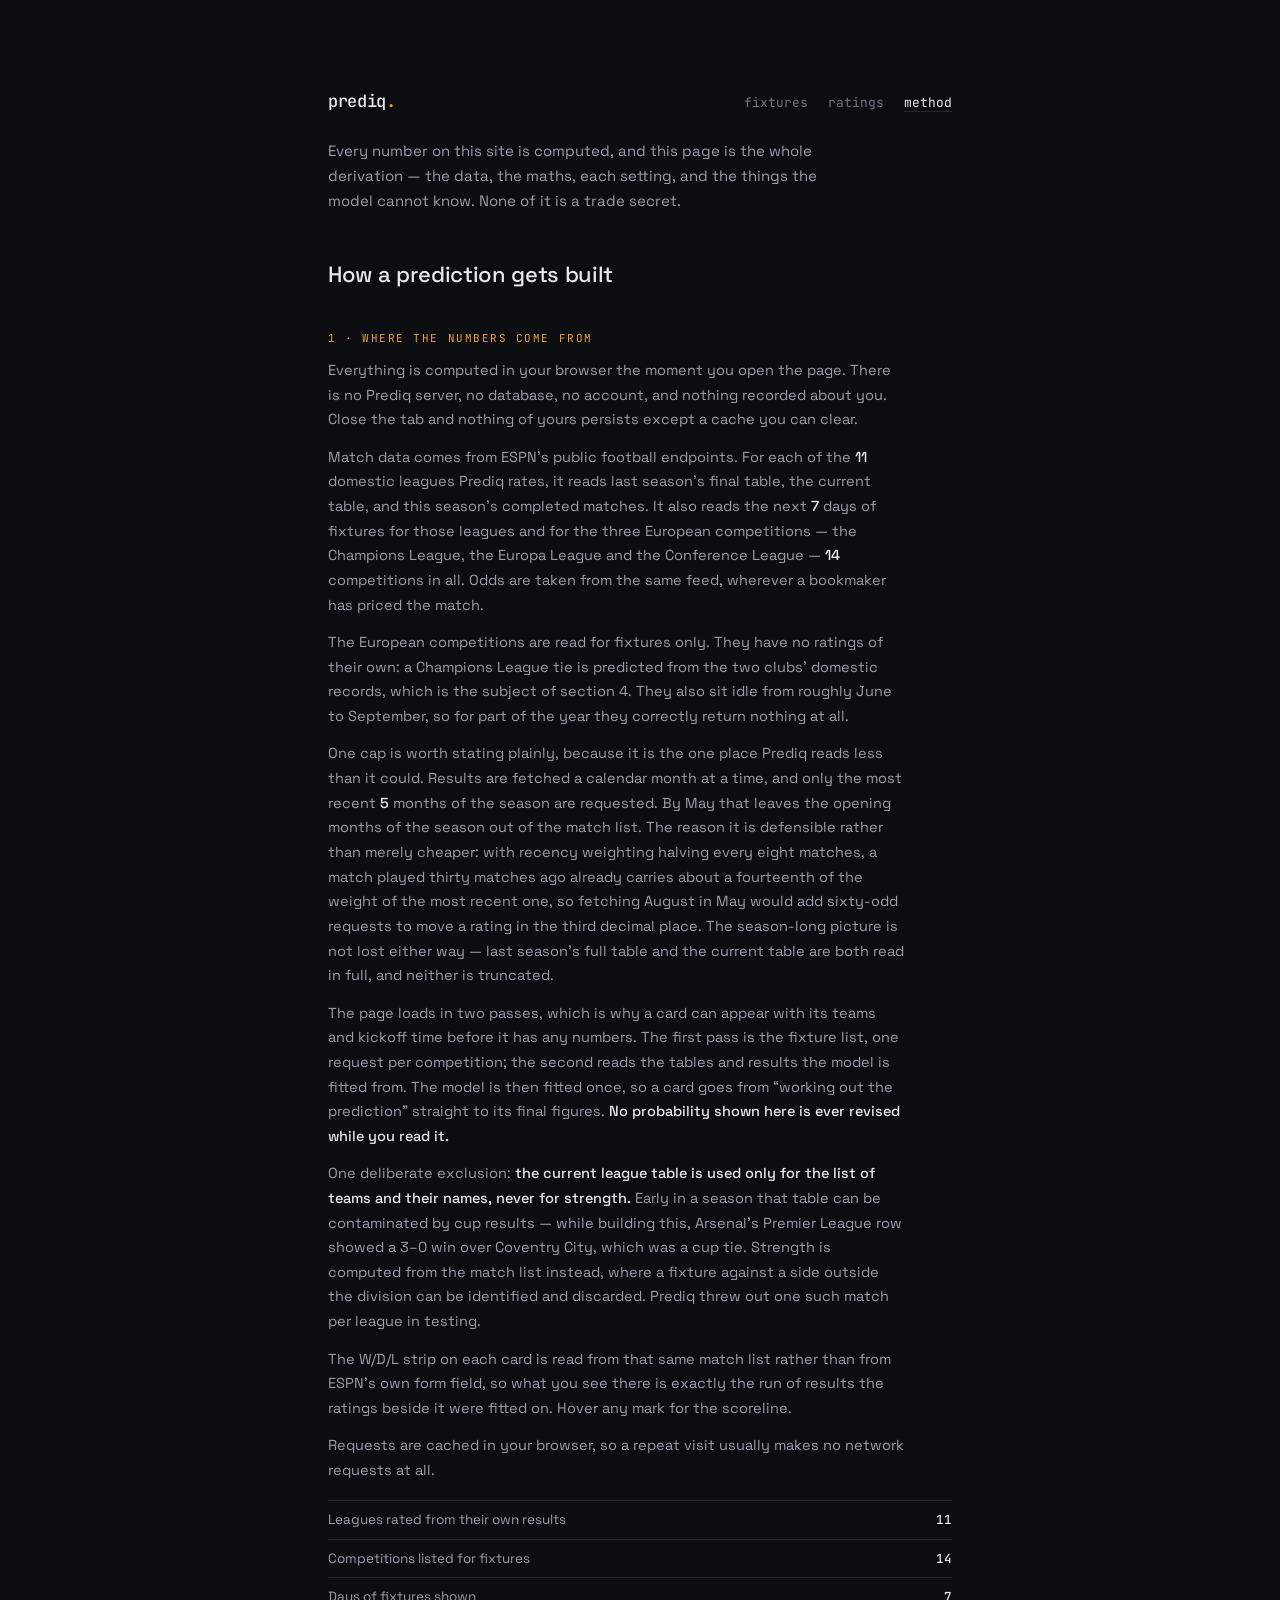
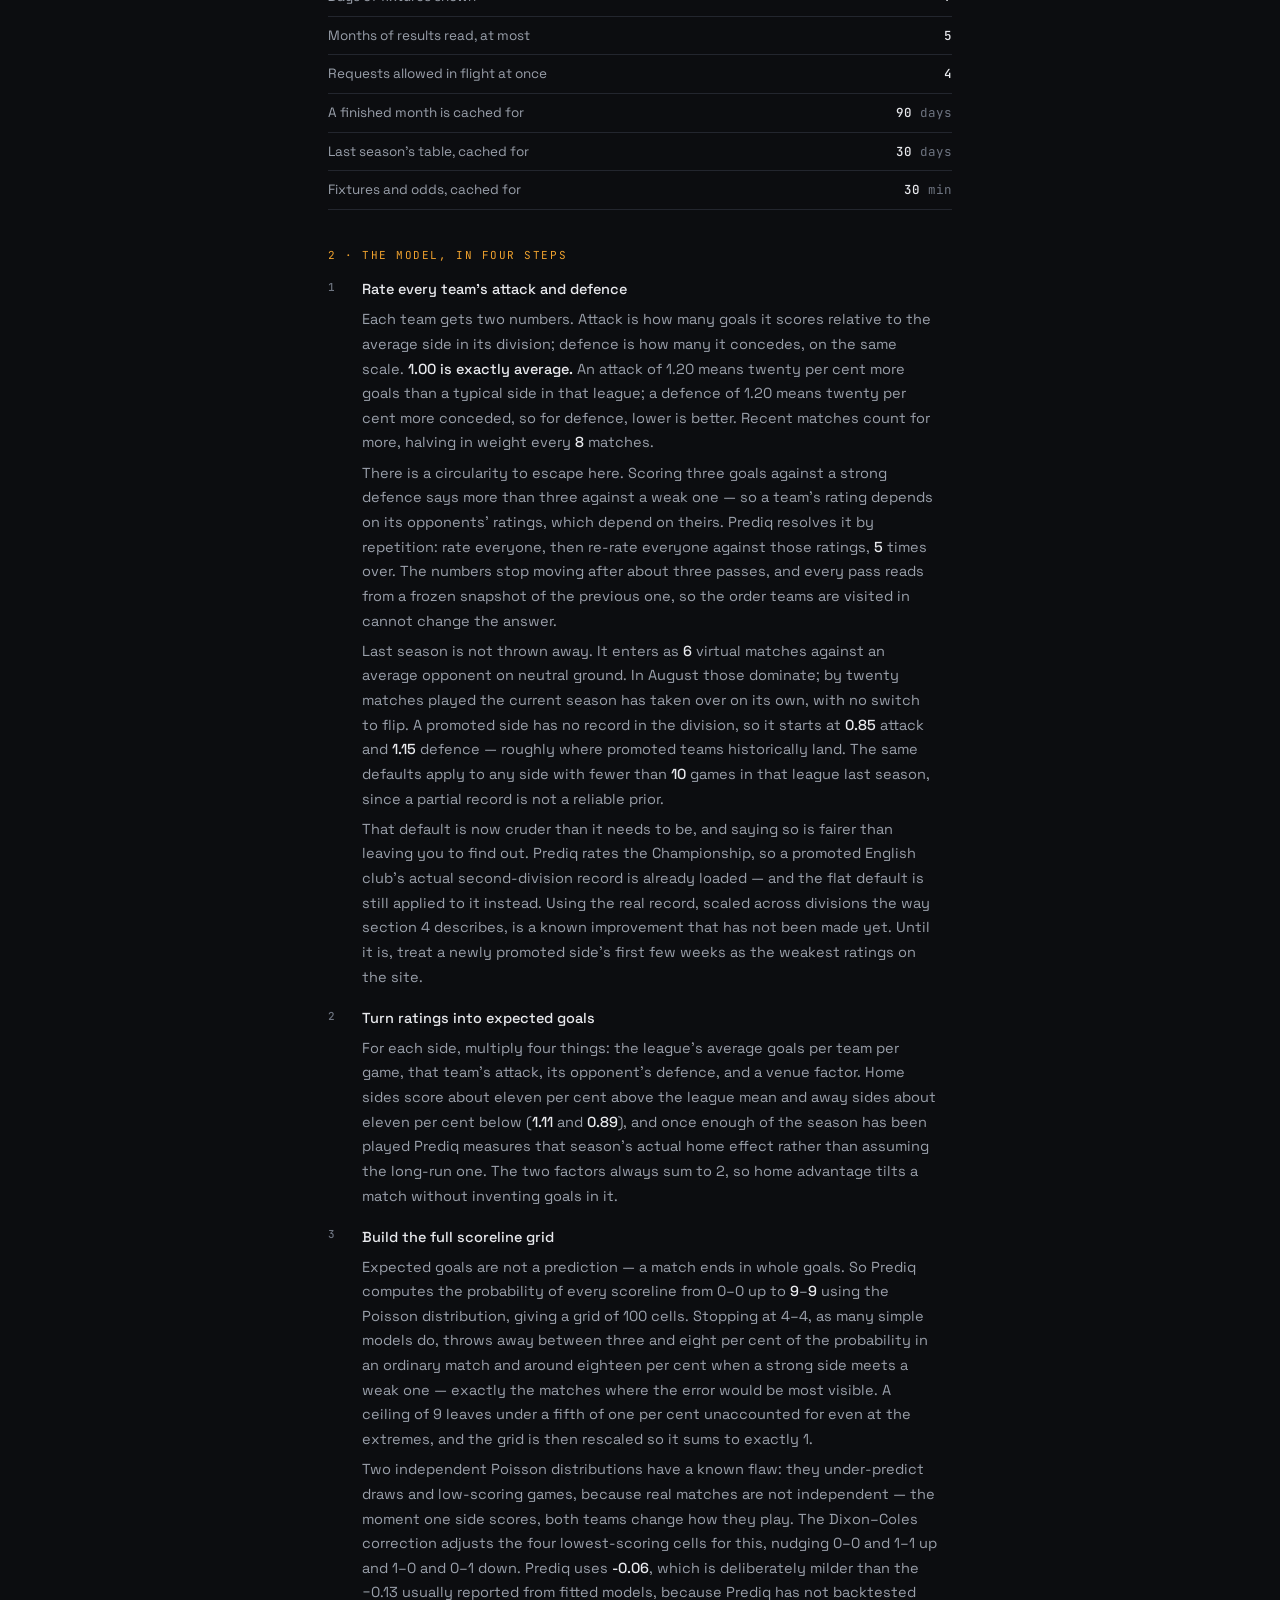
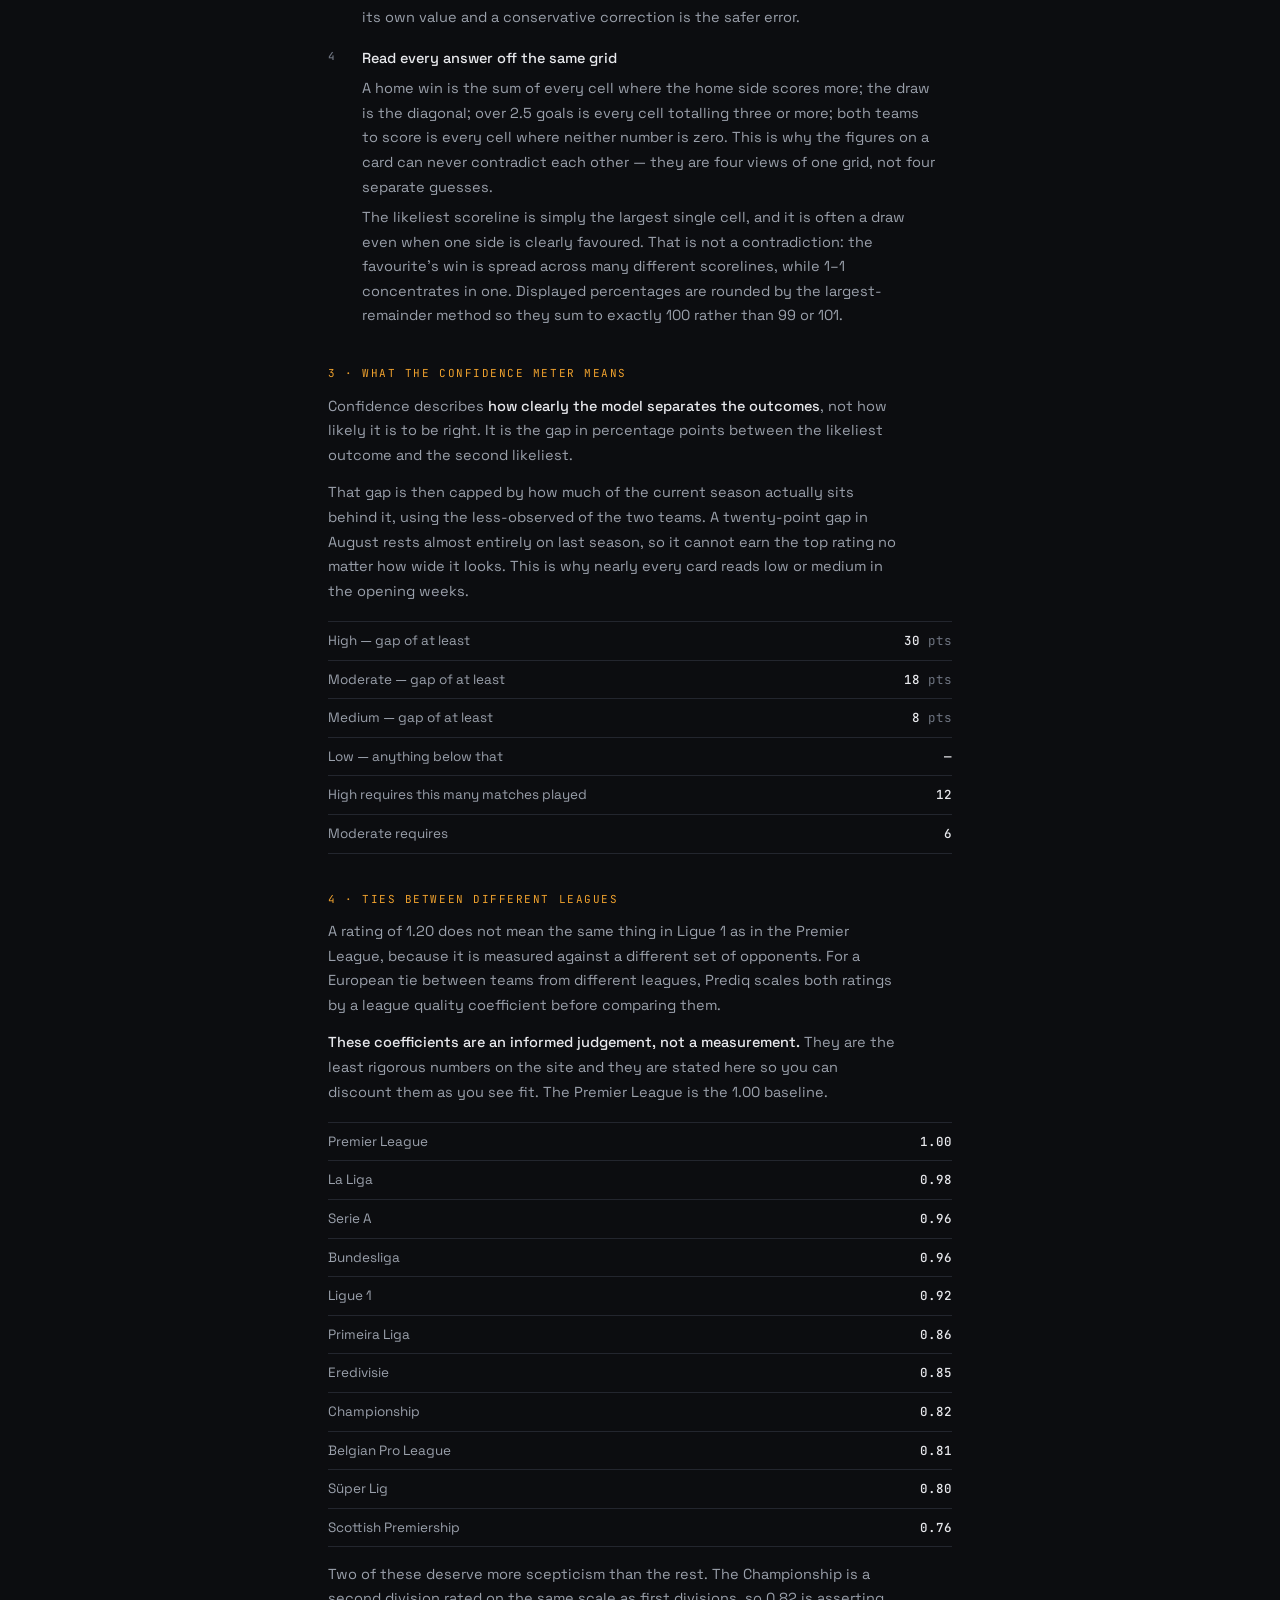
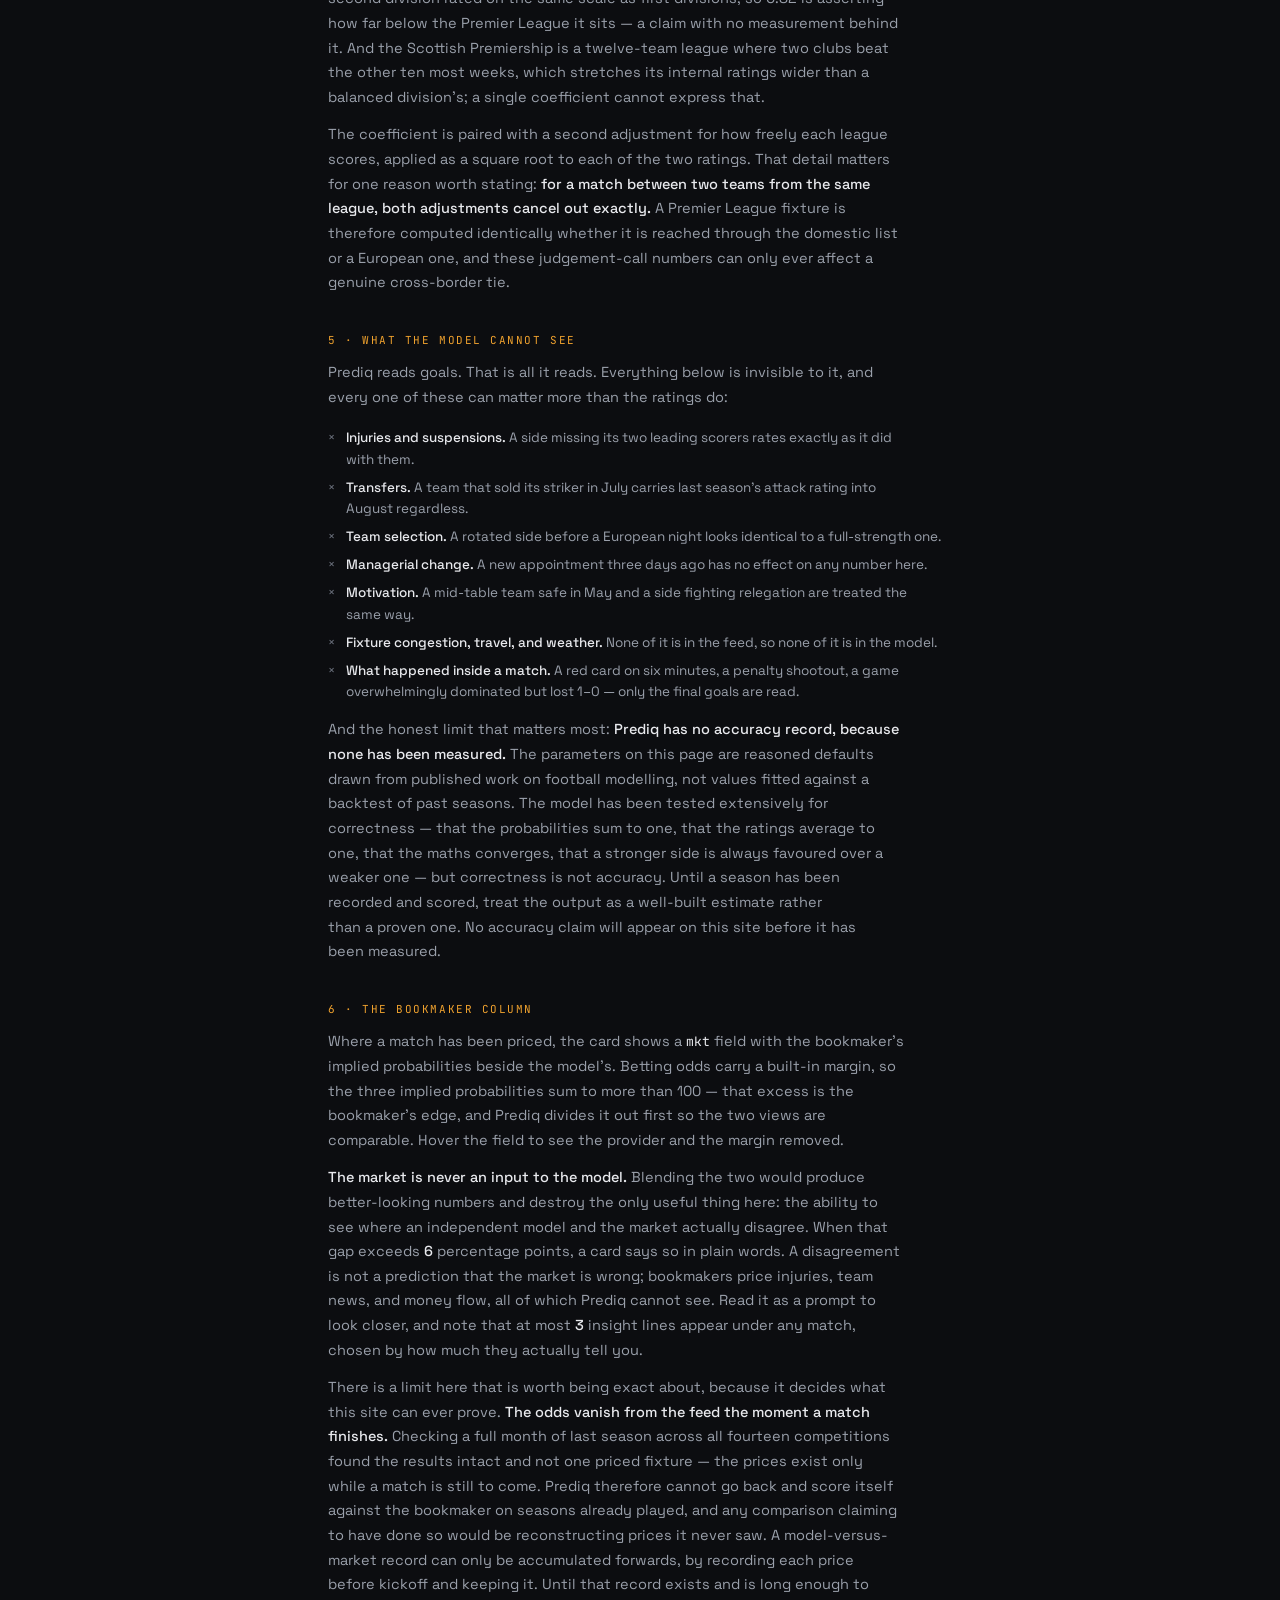
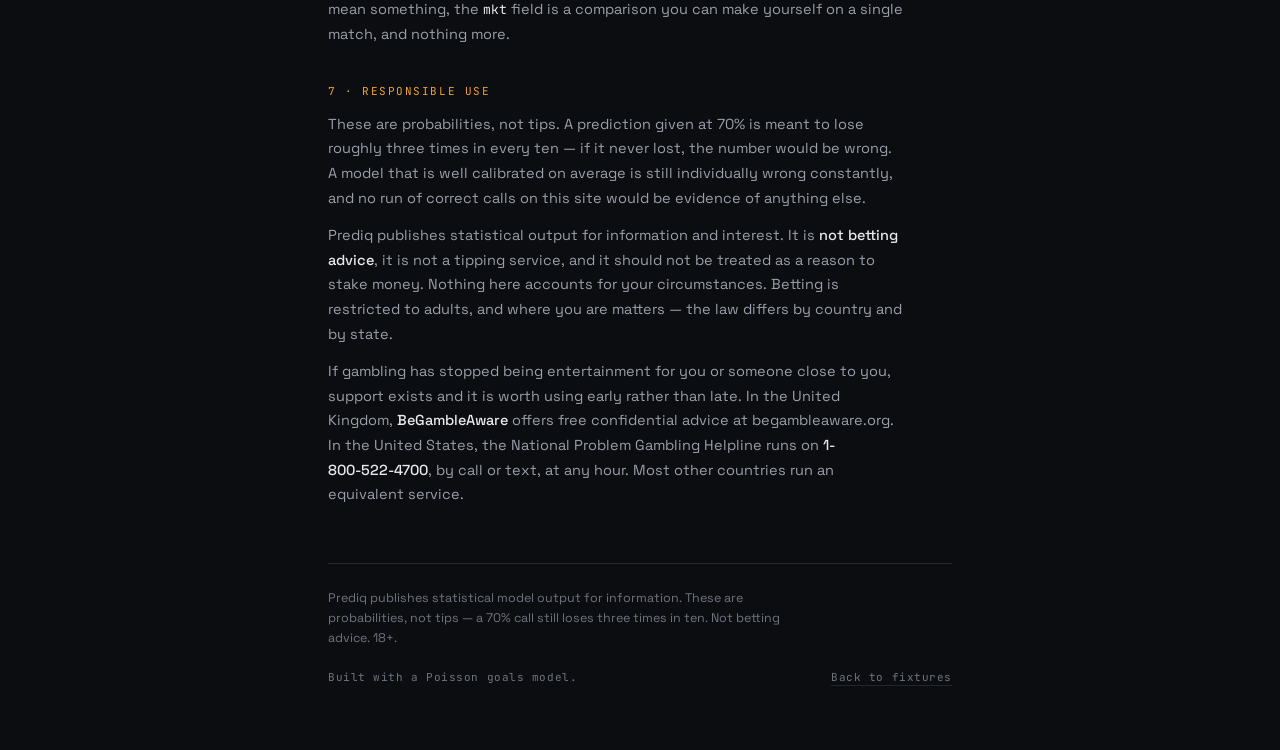
==== method.html @ 1e5f23c4 "Move workflow and project files to root" ====
<!DOCTYPE html>
<html lang="en">
<head>
<meta charset="utf-8">
<meta name="viewport" content="width=device-width, initial-scale=1">
<title>Method — how Prediq builds a prediction</title>
<meta name="description" content="The full method behind Prediq's football predictions: the data, the Poisson goals model, every parameter, and the things the model cannot know.">

<link rel="preconnect" href="https://fonts.googleapis.com">
<link rel="preconnect" href="https://fonts.gstatic.com" crossorigin>
<link href="https://fonts.googleapis.com/css2?family=Space+Grotesk:wght@400;500;700&family=JetBrains+Mono:wght@400;500&display=swap" rel="stylesheet">

<link rel="stylesheet" href="assets/css/style.css">
</head>
<body>

<a class="skip" href="#method">Skip to the method</a>

<div class="shell">

  <header class="masthead">
    <div class="masthead-row">
      <a class="wordmark" href="index.html">prediq<span class="dot">.</span></a>
      <nav class="nav">
        <a href="index.html">fixtures</a>
        <a href="ratings.html">ratings</a>
        <a href="method.html" class="is-here" aria-current="page">method</a>
      </nav>
    </div>
    <p class="thesis">
      Every number on this site is computed, and this page is the whole
      derivation &mdash; the data, the maths, each setting, and the things the
      model cannot know. None of it is a trade secret.
    </p>
  </header>

  <main id="method">

    <h1 class="page-title">How a prediction gets built</h1>

    <!-- ================= 1. DATA ================= -->
    <section class="sec">
      <h2 class="sec-h">1 &middot; Where the numbers come from</h2>

      <p class="copy">
        Everything is computed in your browser the moment you open the page.
        There is no Prediq server, no database, no account, and nothing recorded
        about you. Close the tab and nothing of yours persists except a cache
        you can clear.
      </p>
      <p class="copy">
        Match data comes from ESPN's public football endpoints. For each of the
        <b data-cfg="DOMESTIC.length">11</b> domestic leagues Prediq rates, it
        reads last season's final table, the current table, and this season's
        completed matches. It also reads the next
        <b data-cfg="FIXTURE_DAYS">7</b> days of fixtures for those leagues and
        for the three European competitions &mdash; the Champions League, the
        Europa League and the Conference League &mdash;
        <b data-cfg="LEAGUES.length">14</b> competitions in all. Odds are taken
        from the same feed, wherever a bookmaker has priced the match.
      </p>
      <p class="copy">
        The European competitions are read for fixtures only. They have no
        ratings of their own: a Champions League tie is predicted from the two
        clubs' domestic records, which is the subject of section 4. They also sit
        idle from roughly June to September, so for part of the year they
        correctly return nothing at all.
      </p>
      <p class="copy">
        One cap is worth stating plainly, because it is the one place Prediq
        reads less than it could. Results are fetched a calendar month at a time,
        and only the most recent
        <b data-cfg="MODEL.RESULT_MONTHS">5</b> months of the season are
        requested. By May that leaves the opening months of the season out of the
        match list. The reason it is defensible rather than merely cheaper: with
        recency weighting halving every eight matches, a match played thirty
        matches ago already carries about a fourteenth of the weight of the most
        recent one, so fetching August in May would add sixty-odd requests to
        move a rating in the third decimal place. The season-long picture is not
        lost either way &mdash; last season's full table and the current table
        are both read in full, and neither is truncated.
      </p>
      <p class="copy">
        The page loads in two passes, which is why a card can appear with its
        teams and kickoff time before it has any numbers. The first pass is the
        fixture list, one request per competition; the second reads the tables
        and results the model is fitted from. The model is then fitted once, so a
        card goes from &ldquo;working out the prediction&rdquo; straight to its
        final figures. <b>No probability shown here is ever revised while you
        read it.</b>
      </p>
      <p class="copy">
        One deliberate exclusion: <b>the current league table is used only for
        the list of teams and their names, never for strength.</b> Early in a
        season that table can be contaminated by cup results &mdash; while
        building this, Arsenal's Premier League row showed a 3&ndash;0 win over
        Coventry City, which was a cup tie. Strength is computed from the match
        list instead, where a fixture against a side outside the division can be
        identified and discarded. Prediq threw out one such match per league in
        testing.
      </p>
      <p class="copy">
        The W/D/L strip on each card is read from that same match list rather
        than from ESPN's own form field, so what you see there is exactly the
        run of results the ratings beside it were fitted on. Hover any mark for
        the scoreline.
      </p>
      <p class="copy">
        Requests are cached in your browser, so a repeat visit usually makes no
        network requests at all.
      </p>

      <dl class="spec">
        <div><dt>Leagues rated from their own results</dt><dd data-cfg="DOMESTIC.length">11</dd></div>
        <div><dt>Competitions listed for fixtures</dt><dd data-cfg="LEAGUES.length">14</dd></div>
        <div><dt>Days of fixtures shown</dt><dd data-cfg="FIXTURE_DAYS">7</dd></div>
        <div><dt>Months of results read, at most</dt><dd data-cfg="MODEL.RESULT_MONTHS">5</dd></div>
        <div><dt>Requests allowed in flight at once</dt><dd data-cfg="CACHE.concurrency">4</dd></div>
        <div><dt>A finished month is cached for</dt><dd data-cfg="CACHE.ttl.monthPast" data-div="86400000">90 <span class="unit">days</span></dd></div>
        <div><dt>Last season's table, cached for</dt><dd data-cfg="CACHE.ttl.standingsPrev" data-div="86400000">30 <span class="unit">days</span></dd></div>
        <div><dt>Fixtures and odds, cached for</dt><dd data-cfg="CACHE.ttl.fixtures" data-div="60000">30 <span class="unit">min</span></dd></div>
      </dl>
    </section>

    <!-- ================= 2. THE MODEL ================= -->
    <section class="sec">
      <h2 class="sec-h">2 &middot; The model, in four steps</h2>

      <ol class="steps">
        <li>
          <p class="step-h">Rate every team's attack and defence</p>
          <p class="copy">
            Each team gets two numbers. Attack is how many goals it scores
            relative to the average side in its division; defence is how many it
            concedes, on the same scale. <b>1.00 is exactly average.</b> An
            attack of 1.20 means twenty per cent more goals than a typical side
            in that league; a defence of 1.20 means twenty per cent more
            conceded, so for defence, lower is better. Recent matches count for
            more, halving in weight every
            <b data-cfg="MODEL.RECENCY_HALFLIFE">8</b> matches.
          </p>
          <p class="copy">
            There is a circularity to escape here. Scoring three goals against a
            strong defence says more than three against a weak one &mdash; so a
            team's rating depends on its opponents' ratings, which depend on
            theirs. Prediq resolves it by repetition: rate everyone, then
            re-rate everyone against those ratings,
            <b data-cfg="MODEL.ITERATIONS">5</b> times over. The numbers stop
            moving after about three passes, and every pass reads from a frozen
            snapshot of the previous one, so the order teams are visited in
            cannot change the answer.
          </p>
          <p class="copy">
            Last season is not thrown away. It enters as
            <b data-cfg="MODEL.PRIOR_WEIGHT">6</b> virtual matches against an
            average opponent on neutral ground. In August those dominate; by
            twenty matches played the current season has taken over on its own,
            with no switch to flip. A promoted side has no record in the
            division, so it starts at
            <b data-cfg="MODEL.PROMOTED_ATTACK">0.85</b> attack and
            <b data-cfg="MODEL.PROMOTED_DEFENCE">1.15</b> defence &mdash;
            roughly where promoted teams historically land. The same defaults
            apply to any side with fewer than
            <b data-cfg="MODEL.PRIOR_MIN_GAMES">10</b> games in that league last
            season, since a partial record is not a reliable prior.
          </p>
          <p class="copy">
            That default is now cruder than it needs to be, and saying so is
            fairer than leaving you to find out. Prediq rates the Championship,
            so a promoted English club's actual second-division record is
            already loaded &mdash; and the flat default is still applied to it
            instead. Using the real record, scaled across divisions the way
            section 4 describes, is a known improvement that has not been made
            yet. Until it is, treat a newly promoted side's first few weeks as
            the weakest ratings on the site.
          </p>
        </li>

        <li>
          <p class="step-h">Turn ratings into expected goals</p>
          <p class="copy">
            For each side, multiply four things: the league's average goals per
            team per game, that team's attack, its opponent's defence, and a
            venue factor. Home sides score about eleven per cent above the
            league mean and away sides about eleven per cent below
            (<b data-cfg="MODEL.HOME_ADVANTAGE">1.11</b> and
            <b data-cfg="MODEL.AWAY_PENALTY">0.89</b>), and once enough of the
            season has been played Prediq measures that season's actual home
            effect rather than assuming the long-run one. The two factors always
            sum to 2, so home advantage tilts a match without inventing goals in
            it.
          </p>
        </li>

        <li>
          <p class="step-h">Build the full scoreline grid</p>
          <p class="copy">
            Expected goals are not a prediction &mdash; a match ends in whole
            goals. So Prediq computes the probability of every scoreline from
            0&ndash;0 up to
            <b data-cfg="MODEL.MAX_GOALS">9</b>&ndash;<b data-cfg="MODEL.MAX_GOALS">9</b>
            using the Poisson distribution, giving a grid of 100 cells. Stopping
            at 4&ndash;4, as many simple models do, throws away between three
            and eight per cent of the probability in an ordinary match and
            around eighteen per cent when a strong side meets a weak one
            &mdash; exactly the matches where the error would be most visible.
            A ceiling of 9 leaves under a fifth of one per cent unaccounted for
            even at the extremes, and the grid is then rescaled so it sums to
            exactly 1.
          </p>
          <p class="copy">
            Two independent Poisson distributions have a known flaw: they
            under-predict draws and low-scoring games, because real matches are
            not independent &mdash; the moment one side scores, both teams
            change how they play. The Dixon&ndash;Coles correction adjusts the
            four lowest-scoring cells for this, nudging 0&ndash;0 and
            1&ndash;1 up and 1&ndash;0 and 0&ndash;1 down. Prediq uses
            <b data-cfg="MODEL.DC_RHO">-0.06</b>, which is deliberately milder
            than the &minus;0.13 usually reported from fitted models, because
            Prediq has not backtested its own value and a conservative
            correction is the safer error.
          </p>
        </li>

        <li>
          <p class="step-h">Read every answer off the same grid</p>
          <p class="copy">
            A home win is the sum of every cell where the home side scores more;
            the draw is the diagonal; over 2.5 goals is every cell totalling
            three or more; both teams to score is every cell where neither
            number is zero. This is why the figures on a card can never
            contradict each other &mdash; they are four views of one grid, not
            four separate guesses.
          </p>
          <p class="copy">
            The likeliest scoreline is simply the largest single cell, and it is
            often a draw even when one side is clearly favoured. That is not a
            contradiction: the favourite's win is spread across many different
            scorelines, while 1&ndash;1 concentrates in one. Displayed
            percentages are rounded by the largest-remainder method so they sum
            to exactly 100 rather than 99 or 101.
          </p>
        </li>
      </ol>
    </section>

    <!-- ================= 3. CONFIDENCE ================= -->
    <section class="sec">
      <h2 class="sec-h">3 &middot; What the confidence meter means</h2>

      <p class="copy">
        Confidence describes <b>how clearly the model separates the outcomes</b>,
        not how likely it is to be right. It is the gap in percentage points
        between the likeliest outcome and the second likeliest.
      </p>
      <p class="copy">
        That gap is then capped by how much of the current season actually sits
        behind it, using the less-observed of the two teams. A twenty-point gap
        in August rests almost entirely on last season, so it cannot earn the
        top rating no matter how wide it looks. This is why nearly every card
        reads low or medium in the opening weeks.
      </p>

      <dl class="spec">
        <div><dt>High &mdash; gap of at least</dt><dd data-cfg="MODEL.CONFIDENCE.0.min">30 <span class="unit">pts</span></dd></div>
        <div><dt>Moderate &mdash; gap of at least</dt><dd data-cfg="MODEL.CONFIDENCE.1.min">18 <span class="unit">pts</span></dd></div>
        <div><dt>Medium &mdash; gap of at least</dt><dd data-cfg="MODEL.CONFIDENCE.2.min">8 <span class="unit">pts</span></dd></div>
        <div><dt>Low &mdash; anything below that</dt><dd>&mdash;</dd></div>
        <div><dt>High requires this many matches played</dt><dd data-cfg="MODEL.CONFIDENCE_CAP.0.minMatches">12</dd></div>
        <div><dt>Moderate requires</dt><dd data-cfg="MODEL.CONFIDENCE_CAP.1.minMatches">6</dd></div>
      </dl>
    </section>

    <!-- ================= 4. CROSS-LEAGUE ================= -->
    <section class="sec">
      <h2 class="sec-h">4 &middot; Ties between different leagues</h2>

      <p class="copy">
        A rating of 1.20 does not mean the same thing in Ligue 1 as in the
        Premier League, because it is measured against a different set of
        opponents. For a European tie between teams from different leagues,
        Prediq scales both ratings by a league quality coefficient before
        comparing them.
      </p>
      <p class="copy">
        <b>These coefficients are an informed judgement, not a measurement.</b>
        They are the least rigorous numbers on the site and they are stated here
        so you can discount them as you see fit. The Premier League is the 1.00
        baseline.
      </p>

      <dl class="spec">
        <div><dt>Premier League</dt><dd data-cfg="LEAGUES.0.quality">1.00</dd></div>
        <div><dt>La Liga</dt><dd data-cfg="LEAGUES.1.quality">0.98</dd></div>
        <div><dt>Serie A</dt><dd data-cfg="LEAGUES.2.quality">0.96</dd></div>
        <div><dt>Bundesliga</dt><dd data-cfg="LEAGUES.3.quality">0.96</dd></div>
        <div><dt>Ligue 1</dt><dd data-cfg="LEAGUES.4.quality">0.92</dd></div>
        <div><dt>Primeira Liga</dt><dd data-cfg="LEAGUES.5.quality">0.86</dd></div>
        <div><dt>Eredivisie</dt><dd data-cfg="LEAGUES.6.quality">0.85</dd></div>
        <div><dt>Championship</dt><dd data-cfg="LEAGUES.7.quality">0.82</dd></div>
        <div><dt>Belgian Pro League</dt><dd data-cfg="LEAGUES.8.quality">0.81</dd></div>
        <div><dt>S&uuml;per Lig</dt><dd data-cfg="LEAGUES.9.quality">0.80</dd></div>
        <div><dt>Scottish Premiership</dt><dd data-cfg="LEAGUES.10.quality">0.76</dd></div>
      </dl>

      <p class="copy">
        Two of these deserve more scepticism than the rest. The Championship is a
        second division rated on the same scale as first divisions, so 0.82 is
        asserting how far below the Premier League it sits &mdash; a claim with
        no measurement behind it. And the Scottish Premiership is a twelve-team
        league where two clubs beat the other ten most weeks, which stretches its
        internal ratings wider than a balanced division's; a single coefficient
        cannot express that.
      </p>

      <p class="copy">
        The coefficient is paired with a second adjustment for how freely each
        league scores, applied as a square root to each of the two ratings. That
        detail matters for one reason worth stating: <b>for a match between two
        teams from the same league, both adjustments cancel out exactly.</b> A
        Premier League fixture is therefore computed identically whether it is
        reached through the domestic list or a European one, and these
        judgement-call numbers can only ever affect a genuine cross-border tie.
      </p>
    </section>

    <!-- ================= 5. LIMITS ================= -->
    <section class="sec">
      <h2 class="sec-h">5 &middot; What the model cannot see</h2>

      <p class="copy">
        Prediq reads goals. That is all it reads. Everything below is invisible
        to it, and every one of these can matter more than the ratings do:
      </p>

      <ul class="limits">
        <li><b>Injuries and suspensions.</b> A side missing its two leading scorers rates exactly as it did with them.</li>
        <li><b>Transfers.</b> A team that sold its striker in July carries last season's attack rating into August regardless.</li>
        <li><b>Team selection.</b> A rotated side before a European night looks identical to a full-strength one.</li>
        <li><b>Managerial change.</b> A new appointment three days ago has no effect on any number here.</li>
        <li><b>Motivation.</b> A mid-table team safe in May and a side fighting relegation are treated the same way.</li>
        <li><b>Fixture congestion, travel, and weather.</b> None of it is in the feed, so none of it is in the model.</li>
        <li><b>What happened inside a match.</b> A red card on six minutes, a penalty shootout, a game overwhelmingly dominated but lost 1&ndash;0 &mdash; only the final goals are read.</li>
      </ul>

      <p class="copy">
        And the honest limit that matters most: <b>Prediq has no accuracy record,
        because none has been measured.</b> The parameters on this page are
        reasoned defaults drawn from published work on football modelling, not
        values fitted against a backtest of past seasons. The model has been
        tested extensively for correctness &mdash; that the probabilities sum to
        one, that the ratings average to one, that the maths converges, that a
        stronger side is always favoured over a weaker one &mdash; but
        correctness is not accuracy. Until a season has been recorded and
        scored, treat the output as a well-built estimate rather than a proven
        one. No accuracy claim will appear on this site before it has been
        measured.
      </p>
    </section>

    <!-- ================= 6. THE MARKET COLUMN ================= -->
    <section class="sec">
      <h2 class="sec-h">6 &middot; The bookmaker column</h2>

      <p class="copy">
        Where a match has been priced, the card shows a <code>mkt</code> field
        with the bookmaker's implied probabilities beside the model's. Betting
        odds carry a built-in margin, so the three implied probabilities sum to
        more than 100 &mdash; that excess is the bookmaker's edge, and Prediq
        divides it out first so the two views are comparable. Hover the field to
        see the provider and the margin removed.
      </p>
      <p class="copy">
        <b>The market is never an input to the model.</b> Blending the two would
        produce better-looking numbers and destroy the only useful thing here:
        the ability to see where an independent model and the market actually
        disagree. When that gap exceeds
        <b data-cfg="MODEL.EDGE_THRESHOLD" data-scale="100">6</b> percentage
        points, a card says so in plain words. A disagreement is not a
        prediction that the market is wrong; bookmakers price injuries, team
        news, and money flow, all of which Prediq cannot see. Read it as a
        prompt to look closer, and note that at most
        <b data-cfg="MODEL.INSIGHT_MAX">3</b> insight lines appear under any
        match, chosen by how much they actually tell you.
      </p>
      <p class="copy">
        There is a limit here that is worth being exact about, because it decides
        what this site can ever prove. <b>The odds vanish from the feed the moment
        a match finishes.</b> Checking a full month of last season across all
        fourteen competitions found the results intact and not one priced
        fixture &mdash; the prices exist only while a match is still to come.
        Prediq therefore cannot go back and score itself against the bookmaker on
        seasons already played, and any comparison claiming to have done so would
        be reconstructing prices it never saw. A model-versus-market record can
        only be accumulated forwards, by recording each price before kickoff and
        keeping it. Until that record exists and is long enough to mean something,
        the <code>mkt</code> field is a comparison you can make yourself on a
        single match, and nothing more.
      </p>
    </section>

    <!-- ================= 7. RESPONSIBLE USE ================= -->
    <section class="sec">
      <h2 class="sec-h">7 &middot; Responsible use</h2>

      <p class="copy">
        These are probabilities, not tips. A prediction given at 70% is meant to
        lose roughly three times in every ten &mdash; if it never lost, the
        number would be wrong. A model that is well calibrated on average is
        still individually wrong constantly, and no run of correct calls on this
        site would be evidence of anything else.
      </p>
      <p class="copy">
        Prediq publishes statistical output for information and interest. It is
        <b>not betting advice</b>, it is not a tipping service, and it should
        not be treated as a reason to stake money. Nothing here accounts for
        your circumstances. Betting is restricted to adults, and where you are
        matters &mdash; the law differs by country and by state.
      </p>
      <p class="copy">
        If gambling has stopped being entertainment for you or someone close to
        you, support exists and it is worth using early rather than late. In the
        United Kingdom, <b>BeGambleAware</b> offers free confidential advice at
        begambleaware.org. In the United States, the National Problem Gambling
        Helpline runs on <b>1-800-522-4700</b>, by call or text, at any hour.
        Most other countries run an equivalent service.
      </p>
    </section>

  </main>

  <footer class="foot">
    <p class="foot-note">
      Prediq publishes statistical model output for information. These are
      probabilities, not tips &mdash; a 70% call still loses three times in ten.
      Not betting advice. 18+.
    </p>
    <p class="foot-meta">
      <span>Built with a Poisson goals model.</span>
      <a href="index.html">Back to fixtures</a>
    </p>
  </footer>

</div>

</body>
</html>
---- assets/css/style.css ----
/* ==========================================================================
   Prediq — stylesheet
   Order: tokens → reset → layout → masthead → status → match card → form strip
          → outcomes → readout → insights → day dividers → blank card
          → notices → skeleton → method page → ratings table → footer
          → responsive → reduced motion
   ========================================================================== */

/* --- 1. Design tokens ---------------------------------------------------- */
:root {
  /* Palette. Near-black page, one amber accent, everything else grey.
     The amber only ever encodes data — never decoration. */
  --ink:    #0C0D10;   /* page background */
  --panel:  #14161B;   /* raised card */
  --line:   #23262E;   /* hairline dividers */
  --mute:   #6E7480;   /* labels, secondary text */
  --dim:    #9AA0AB;   /* body text on cards */
  --text:   #E8E9ED;   /* primary text */
  --warm:   #F0A22E;   /* the single accent */

  /* Result colours for the form strip, and the only hues on the site besides
     amber. Deliberately desaturated: amber means "the model's pick" and has to
     stay the loudest thing on a card, so a past win must not compete with it.
     The scoreline is legible without these — own goals are printed first, so
     the digits already say who won and the colour only agrees. */
  --win-bg:  #17351F;
  --win-fg:  #79BC8B;
  --draw-bg: #22252D;
  --draw-fg: #9AA0AB;
  --loss-bg: #37201E;
  --loss-fg: #C98A82;

  --sans: 'Space Grotesk', system-ui, -apple-system, sans-serif;
  --mono: 'JetBrains Mono', ui-monospace, 'SF Mono', Menlo, monospace;

  --measure: 42rem;    /* single-column max width */
  --radius: 3px;       /* barely-there rounding */

  color-scheme: dark;
}

/* --- 2. Reset ------------------------------------------------------------ */
*, *::before, *::after { box-sizing: border-box; }

html { -webkit-text-size-adjust: 100%; }

body {
  margin: 0;
  background: var(--ink);
  color: var(--text);
  font-family: var(--sans);
  font-size: 15px;
  line-height: 1.6;
  -webkit-font-smoothing: antialiased;
  text-rendering: optimizeLegibility;
}

h1, h2, h3, p, dl, dd, ul, ol, figure, figcaption {
  margin: 0;
  padding: 0;
}

ul { list-style: none; }

a {
  color: inherit;
  text-decoration: none;
}

b, strong { font-weight: 500; }

/* Keyboard focus stays visible everywhere. */
:focus-visible {
  outline: 2px solid var(--warm);
  outline-offset: 3px;
  border-radius: 2px;
}

.skip {
  position: absolute;
  left: -9999px;
  top: 0;
  z-index: 10;
  padding: 0.6rem 1rem;
  background: var(--warm);
  color: var(--ink);
  font: 500 13px/1 var(--mono);
}
.skip:focus { left: 0; }

/* Shared small-caps label, used for every field name on the page. */
.label {
  font: 400 10px/1 var(--mono);
  letter-spacing: 0.13em;
  text-transform: uppercase;
  color: var(--mute);
}

/* --- 3. Layout ---------------------------------------------------------- */
.shell {
  max-width: var(--measure);
  margin: 0 auto;
  padding: 5.5rem 1.5rem 4rem;
}

/* --- 4. Masthead -------------------------------------------------------- */
.masthead-row {
  display: flex;
  align-items: baseline;
  justify-content: space-between;
  gap: 1rem;
}

.wordmark {
  font-family: var(--mono);
  font-weight: 500;
  font-size: 17px;
  letter-spacing: -0.02em;
  color: var(--text);
}
.wordmark .dot { color: var(--warm); }

.nav {
  display: flex;
  flex-wrap: wrap;
  gap: 0.5rem 1.25rem;
  font: 400 13px/1 var(--mono);
  color: var(--mute);
}
.nav a {
  padding-bottom: 2px;
  border-bottom: 1px solid transparent;
  transition: color 0.15s ease, border-color 0.15s ease;
}
.nav a:hover {
  color: var(--text);
  border-bottom-color: var(--warm);
}
/* The page you are on. There is no build step to share this header, so the
   marker is written into each page's markup and a test asserts the three nav
   blocks stay identical apart from it. */
.nav a.is-here {
  color: var(--text);
  border-bottom-color: var(--line);
}

.thesis {
  max-width: 32rem;
  margin-top: 1.5rem;
  color: var(--dim);
  font-size: 15px;
  line-height: 1.65;
  text-wrap: pretty;
}

/* --- 5. Status strip ---------------------------------------------------- */
.status {
  display: flex;
  align-items: center;
  gap: 0.7rem;
  flex-wrap: wrap;
  margin-top: 2.75rem;
  padding: 0.85rem 0;
  border-top: 1px solid var(--line);
  border-bottom: 1px solid var(--line);
  font: 400 11px/1 var(--mono);
  letter-spacing: 0.06em;
  color: var(--mute);
  text-transform: uppercase;
}
.status b {
  font-weight: 500;
  color: var(--text);
}
.status-sep { color: var(--line); }
.status-mute { color: var(--warm); }

/* --- 6. Match card ------------------------------------------------------ */
.fixtures {
  display: flex;
  flex-direction: column;
  gap: 1.25rem;
  margin-top: 1.25rem;
}

.match {
  padding: 1.5rem;
  background: var(--panel);
  border: 1px solid var(--line);
  border-radius: var(--radius);
  /* Staggered entrance — --i is set per card in the markup. */
  animation: rise 0.5s cubic-bezier(0.2, 0.7, 0.3, 1) backwards;
  animation-delay: calc(var(--i, 0) * 70ms);
}

@keyframes rise {
  from { opacity: 0; transform: translateY(8px); }
  to   { opacity: 1; transform: none; }
}

.match-meta {
  display: flex;
  align-items: baseline;
  justify-content: space-between;
  gap: 1rem;
  padding-bottom: 1.1rem;
  border-bottom: 1px solid var(--line);
}

.comp {
  font: 400 10px/1 var(--mono);
  letter-spacing: 0.13em;
  text-transform: uppercase;
  color: var(--mute);
}

.kick {
  font: 500 12px/1 var(--mono);
  color: var(--dim);
  font-variant-numeric: tabular-nums;
}

/* --- 7. Recent form strip ------------------------------------------------ */
/* One line per side: team name, then five crest-and-scoreline units, most
   recent first. Both lines are left-aligned and share one label column width,
   so the crests form a column you can read down and compare — mirroring the
   away side to the right would put the two runs back to back and make them
   almost impossible to line up.

   The label column is declared once, on the row, because the two lines are
   separate elements and only a shared value keeps them in step.

   Colour here is redundant by design. Own goals print first, so "2–1" is a win
   from the digits alone; the background only agrees with them. That matters
   both for colour blindness and for keeping amber — which means "the model's
   pick" — the loudest thing on the card. */
.form-row {
  --form-label: 5.5rem;
  display: flex;
  flex-direction: column;
  gap: 0.3rem;
  margin-top: 0.9rem;
}

.form-side {
  display: grid;
  grid-template-columns: var(--form-label) minmax(0, 1fr);
  align-items: center;
  gap: 0.55rem;
}

.form-team {
  font: 400 10px/1 var(--mono);
  letter-spacing: 0.11em;
  text-transform: uppercase;
  color: var(--mute);
  white-space: nowrap;
  overflow: hidden;
  text-overflow: ellipsis;
}

.form-runs {
  display: flex;
  flex-wrap: wrap;
  gap: 3px;
  min-width: 0;
}

.form-game {
  display: inline-flex;
  align-items: center;
  gap: 4px;
  padding: 2px 5px 2px 3px;
  border-radius: 2px;
  background: var(--draw-bg);
  cursor: help;
}
.form-game.is-w { background: var(--win-bg); }
.form-game.is-l { background: var(--loss-bg); }

.form-crest {
  width: 14px;
  height: 14px;
  flex: none;
  object-fit: contain;
}
/* Same footprint as a real crest, so a side ESPN gave us no images for still
   lines up with one it did. */
.form-crest.is-none {
  display: grid;
  place-items: center;
  border-radius: 2px;
  background: var(--line);
  font: 500 8px/1 var(--mono);
  color: var(--mute);
}

.form-score {
  font: 500 10px/1 var(--mono);
  font-variant-numeric: tabular-nums;
  white-space: nowrap;
  color: var(--draw-fg);
}
.form-game.is-w .form-score { color: var(--win-fg); }
.form-game.is-l .form-score { color: var(--loss-fg); }

.form-none {
  font: 400 11px/1 var(--mono);
  color: var(--mute);
}

/* --- 8. Outcome rows ---------------------------------------------------- */
.outcomes {
  display: flex;
  flex-direction: column;
  gap: 0.55rem;
  margin-top: 1.25rem;
}

.outcome {
  display: grid;
  grid-template-columns: minmax(0, 7.5rem) 1fr 3.25rem;
  align-items: center;
  gap: 0.9rem;
}

.outcome-name {
  font-size: 15px;
  font-weight: 400;
  color: var(--dim);
  white-space: nowrap;
  overflow: hidden;
  text-overflow: ellipsis;
}

.outcome-bar {
  height: 3px;
  background: var(--line);
  border-radius: 999px;
  overflow: hidden;
}
.outcome-bar > i {
  display: block;
  width: var(--w, 0%);
  height: 100%;
  background: var(--mute);
  border-radius: inherit;
  animation: fill 0.7s cubic-bezier(0.2, 0.7, 0.3, 1) backwards;
  animation-delay: calc(var(--i, 0) * 70ms + 120ms);
}

@keyframes fill {
  from { width: 0; }
  to   { width: var(--w, 0%); }
}

.outcome-pct {
  font: 500 15px/1 var(--mono);
  color: var(--dim);
  text-align: right;
  font-variant-numeric: tabular-nums;
}
.outcome-pct em {
  font-style: normal;
  font-size: 10px;
  color: var(--mute);
}

/* The model's favoured outcome is the only place amber touches text. */
.outcome.is-pick .outcome-name { color: var(--text); font-weight: 500; }
.outcome.is-pick .outcome-pct  { color: var(--warm); }
.outcome.is-pick .outcome-bar > i { background: var(--warm); }

/* --- 9. Readout: confidence + markets ----------------------------------- */
.readout {
  display: flex;
  align-items: center;
  justify-content: space-between;
  gap: 1.25rem;
  flex-wrap: wrap;
  margin-top: 1.4rem;
  padding-top: 1.1rem;
  border-top: 1px solid var(--line);
}

.conf {
  display: flex;
  align-items: center;
  gap: 0.6rem;
}

.meter {
  display: inline-flex;
  gap: 3px;
}
.meter > i {
  width: 14px;
  height: 4px;
  background: var(--line);
  border-radius: 1px;
}
.meter > i.on { background: var(--warm); }

.conf-word {
  font: 400 11px/1 var(--mono);
  letter-spacing: 0.06em;
  text-transform: uppercase;
  color: var(--dim);
}

.markets {
  display: flex;
  flex-wrap: wrap;
  gap: 0.45rem 1.1rem;
}
.markets > div {
  display: flex;
  align-items: baseline;
  gap: 0.4rem;
}
.markets dt {
  font: 400 10px/1 var(--mono);
  letter-spacing: 0.08em;
  text-transform: uppercase;
  color: var(--mute);
}
.markets dd {
  font: 500 12px/1 var(--mono);
  color: var(--dim);
  font-variant-numeric: tabular-nums;
}

/* --- 10. Insights -------------------------------------------------------- */
.insights {
  display: flex;
  flex-direction: column;
  gap: 0.45rem;
  margin-top: 1.5rem;
  padding-top: 1.25rem;
  border-top: 1px solid var(--line);
}
.insights li {
  position: relative;
  padding-left: 1rem;
  font-size: 13.5px;
  line-height: 1.55;
  color: var(--dim);
  text-wrap: pretty;
}
.insights li::before {
  content: "";
  position: absolute;
  left: 0;
  top: 0.55em;
  width: 4px;
  height: 1px;
  background: var(--mute);
}
.insights b {
  color: var(--text);
  font-family: var(--mono);
  font-size: 12.5px;
  font-variant-numeric: tabular-nums;
}

/* --- 11. Day dividers ---------------------------------------------------- */
/* A week across six competitions is a long list. These are the cheapest
   possible way to make it scannable: a hairline and a small-caps label. */
.day {
  display: flex;
  align-items: center;
  gap: 0.8rem;
  margin: 1.15rem 0 -0.1rem;
  font: 400 10px/1 var(--mono);
  font-weight: 400;
  letter-spacing: 0.13em;
  text-transform: uppercase;
  color: var(--mute);
}
.day:first-child { margin-top: 0.35rem; }
.day::after {
  content: "";
  flex: 1;
  height: 1px;
  background: var(--line);
}

/* --- 12. Fixtures with no prediction ------------------------------------- */
/* A fixture the model refuses to price still gets a card. Hiding it would
   misrepresent what is actually on this week. */
.match.is-blank { border-style: dashed; }

.blank-teams {
  display: flex;
  align-items: baseline;
  gap: 0.6rem;
  flex-wrap: wrap;
  margin-top: 1.25rem;
  font-size: 15px;
  color: var(--dim);
}
.blank-v {
  font: 400 11px/1 var(--mono);
  color: var(--mute);
}

.blank-note {
  margin-top: 0.85rem;
  font-size: 13px;
  line-height: 1.55;
  color: var(--mute);
  text-wrap: pretty;
}

/* A fixture whose prediction is still being computed — phase 1 has the match,
   phase 2 has the numbers. Deliberately NOT dashed: a dashed border is the
   site's mark for "no prediction is coming", and one is coming here. The border
   stays solid and only the note moves, which is the smallest signal that reads
   as activity rather than as a broken card. */
.match.is-pending .blank-note {
  animation: pulse 1.4s ease-in-out infinite;
}

/* --- 13. Notices --------------------------------------------------------- */
.notice {
  padding: 1.35rem 1.5rem;
  background: var(--panel);
  border: 1px solid var(--line);
  border-radius: var(--radius);
}
.notice.is-warn { border-left: 2px solid var(--warm); }

.notice-title {
  font: 500 13px/1.4 var(--mono);
  color: var(--text);
}
.notice-body {
  margin-top: 0.5rem;
  max-width: 34rem;
  font-size: 13.5px;
  line-height: 1.6;
  color: var(--mute);
  text-wrap: pretty;
}

/* --- 14. Loading skeleton ------------------------------------------------ */
/* Shown only during the first load, so the page never sits blank looking
   broken. aria-hidden, because there is nothing here to read. */
.match.is-skeleton { animation: none; }

.sk {
  display: block;
  height: 9px;
  background: var(--line);
  border-radius: 2px;
  animation: pulse 1.4s ease-in-out infinite;
}
.sk-xs  { width: 2.5rem; }
.sk-sm  { width: 6rem; }
.sk-md  { width: 100%; }
.sk-bar { height: 3px; border-radius: 999px; }

@keyframes pulse {
  0%, 100% { opacity: 0.55; }
  50%      { opacity: 0.22; }
}

/* --- 15. Method page ----------------------------------------------------- */
/* Prose in the same voice as the cards: one narrow column, small-caps section
   labels, and dense two-column rows for anything numeric. No diagrams — a
   labelled row says the same thing in a tenth of the height. */
.page-title {
  margin-top: 2.75rem;
  font-size: 22px;
  font-weight: 500;
  letter-spacing: -0.015em;
}

.sec { margin-top: 2.5rem; }

.sec-h {
  font: 400 11px/1 var(--mono);
  letter-spacing: 0.14em;
  text-transform: uppercase;
  color: var(--warm);
}

.copy {
  max-width: 36rem;
  margin-top: 0.9rem;
  color: var(--dim);
  font-size: 14.5px;
  line-height: 1.7;
  text-wrap: pretty;
}
.copy + .copy { margin-top: 0.8rem; }
.copy b { color: var(--text); }
.copy code {
  font: 400 13px/1 var(--mono);
  color: var(--text);
}

/* Links inside prose. Styled on the element rather than behind a class, so a
   link added to any page later cannot silently arrive unstyled. */
.copy a {
  color: var(--text);
  border-bottom: 1px solid var(--line);
  transition: border-color 0.15s ease;
}
.copy a:hover { border-bottom-color: var(--warm); }

/* Numbered build steps. The numeral is mono and amber-free — it is a label,
   not data. list-style is killed here rather than in the reset, because this
   list draws its own numeral in ::before and would otherwise show two. A plain
   <ol> added later should still number itself. */
.steps {
  margin-top: 1.1rem;
  list-style: none;
  counter-reset: step;
}
.steps > li {
  position: relative;
  padding-left: 2.1rem;
  counter-increment: step;
}
.steps > li + li { margin-top: 1.1rem; }
.steps > li::before {
  content: counter(step);
  position: absolute;
  left: 0;
  top: 0.15em;
  font: 500 11px/1.4 var(--mono);
  color: var(--mute);
}
.step-h {
  font-size: 14.5px;
  font-weight: 500;
  color: var(--text);
}
.steps .copy { margin-top: 0.35rem; }

/* Label → value rows. The densest honest way to publish a parameter list. */
.spec { margin-top: 1.1rem; }
.spec > div {
  display: flex;
  align-items: baseline;
  justify-content: space-between;
  gap: 1rem;
  padding: 0.5rem 0;
  border-bottom: 1px solid var(--line);
}
.spec > div:first-child { border-top: 1px solid var(--line); }
.spec dt {
  font-size: 13.5px;
  color: var(--dim);
}
.spec dd {
  flex: none;
  font: 500 12.5px/1.4 var(--mono);
  color: var(--text);
  text-align: right;
  font-variant-numeric: tabular-nums;
}
.spec dd .unit {
  color: var(--mute);
  font-weight: 400;
}

/* The limits list, where every line is something Prediq does NOT know. */
.limits { margin-top: 1.1rem; }
.limits li {
  position: relative;
  padding-left: 1.15rem;
  font-size: 13.5px;
  line-height: 1.6;
  color: var(--dim);
  text-wrap: pretty;
}
.limits li + li { margin-top: 0.4rem; }
.limits li::before {
  content: "×";
  position: absolute;
  left: 0;
  top: 0;
  font: 400 12px/1.75 var(--mono);
  color: var(--mute);
}
.limits b { color: var(--text); }

/* --- 16. Ratings table --------------------------------------------------- */
/* A real table, because this is real tabular data. Every width is fixed, so
   the league tables stacked down the page share one grid rather than each
   finding its own and making the eye re-learn the layout six times. Everything
   numeric is mono and tabular-nums: a rating column is only readable if the
   digits sit above each other. */
.rt {
  width: 100%;
  margin-top: 1.25rem;
  border-collapse: collapse;
  table-layout: fixed;
}
.rt + .rt { margin-top: 2.5rem; }

/* The caption carries the league name and what the fit was built from. Stating
   the match count beside the ratings is the point: a rating is only as good as
   the evidence under it, and here the evidence is named. */
.rt-cap {
  caption-side: top;
  text-align: left;
  padding-bottom: 0.65rem;
}
.rt-cap-name {
  display: block;
  font-size: 14.5px;
  font-weight: 500;
  color: var(--text);
}
.rt-cap-meta {
  display: block;
  margin-top: 0.2rem;
  font: 400 10px/1.5 var(--mono);
  letter-spacing: 0.05em;
  color: var(--mute);
  font-variant-numeric: tabular-nums;
}

.rt-h {
  padding: 0 0 0.5rem;
  border-bottom: 1px solid var(--line);
  font: 400 10px/1 var(--mono);
  letter-spacing: 0.11em;
  text-transform: uppercase;
  color: var(--mute);
  text-align: right;
  white-space: nowrap;
}

/* A sortable header is a real button, so it is reachable by keyboard and
   announced as pressable. It is then styled back down to look like the header
   text it sits inside — the affordance is the hover, not a box. */
.rt-sort {
  margin: 0;
  padding: 0;
  background: none;
  border: 0;
  color: inherit;
  font: inherit;
  letter-spacing: inherit;
  text-transform: inherit;
  cursor: pointer;
  transition: color 0.15s ease;
}
.rt-sort:hover { color: var(--text); }
.rt-sort.is-on { color: var(--warm); }

/* aria-sort tells assistive software which way the table runs. This is the same
   fact drawn for everyone else. */
.rt-caret { margin-left: 0.3em; }

.rt-row { border-bottom: 1px solid var(--line); }
.rt-row:hover { background: var(--panel); }
.rt-row > * {
  padding: 0.5rem 0;
  vertical-align: baseline;
}

/* Column geometry, declared once and shared by the header and the body cells
   under the same class. Team takes whatever is left. */
.rt-rank    { width: 2.1rem; text-align: left; }
.rt-team    { text-align: left; font-weight: 400; overflow: hidden; text-overflow: ellipsis; white-space: nowrap; }
.rt-pl      { width: 2.8rem; }
.rt-attack  { width: 3.4rem; }
.rt-defence { width: 3.4rem; }
.rt-xpts    { width: 3.8rem; }

.rt-name {
  font-size: 14px;
  color: var(--text);
}
/* Division tag, cross-league table only, where a hundred names in one list is
   otherwise impossible to place. */
.rt-abbr {
  margin-left: 0.5rem;
  font: 400 9px/1 var(--mono);
  letter-spacing: 0.1em;
  text-transform: uppercase;
  color: var(--mute);
}

/* Figures. Scoped under .rt-row so the header keeps its own small-caps type. */
.rt-row .rt-rank,
.rt-row .rt-pl,
.rt-row .rt-attack,
.rt-row .rt-defence,
.rt-row .rt-xpts {
  font: 400 12.5px/1.4 var(--mono);
  color: var(--dim);
  font-variant-numeric: tabular-nums;
}
.rt-row .rt-rank { font-size: 11px; color: var(--mute); }
.rt-row .rt-pl   { color: var(--mute); }
.rt-row .rt-xpts { font-weight: 500; color: var(--text); }

/* The leader. Amber encodes data here as everywhere else — the datum is
   "first in the current sort". */
.rt-row.is-top .rt-xpts { color: var(--warm); }

/* Under the match threshold a rating still rests mostly on last season. The
   row is dimmed rather than hidden or footnoted, because the figure is not
   wrong — it is a weaker claim, and the two should not look identical. This
   rule deliberately follows is-top: a leader with four matches played gets the
   dimming, not the amber. */
.rt-row.is-thin .rt-name { color: var(--dim); }
.rt-row.is-thin .rt-pl,
.rt-row.is-thin .rt-attack,
.rt-row.is-thin .rt-defence,
.rt-row.is-thin .rt-xpts { color: var(--mute); }

.rt.is-skeleton .rt-row:hover { background: none; }

/* The scale switch. Amber is reserved for data, so the selected side is marked
   by weight and a raised background rather than by the accent. */
.toggle {
  display: inline-flex;
  margin-top: 1.75rem;
  border: 1px solid var(--line);
  border-radius: var(--radius);
  overflow: hidden;
}
.toggle-b {
  margin: 0;
  padding: 0.45rem 0.9rem;
  background: none;
  border: 0;
  color: var(--mute);
  font: 400 11px/1 var(--mono);
  letter-spacing: 0.06em;
  cursor: pointer;
  transition: color 0.15s ease, background 0.15s ease;
}
.toggle-b + .toggle-b { border-left: 1px solid var(--line); }
.toggle-b:hover { color: var(--text); }
.toggle-b.is-on {
  color: var(--text);
  background: var(--line);
  font-weight: 500;
  cursor: default;
}

/* --- 17. Footer --------------------------------------------------------- */
.foot {
  margin-top: 3.5rem;
  padding-top: 1.5rem;
  border-top: 1px solid var(--line);
}

.foot-note {
  max-width: 30rem;
  font-size: 12.5px;
  line-height: 1.6;
  color: var(--mute);
  text-wrap: pretty;
}

.foot-meta {
  display: flex;
  justify-content: space-between;
  gap: 1rem;
  flex-wrap: wrap;
  margin-top: 1.5rem;
  font: 400 11px/1 var(--mono);
  letter-spacing: 0.05em;
  color: var(--mute);
}
.foot-meta a {
  padding-bottom: 2px;
  border-bottom: 1px solid var(--line);
  transition: color 0.15s ease, border-color 0.15s ease;
}
.foot-meta a:hover {
  color: var(--text);
  border-bottom-color: var(--warm);
}

/* --- 18. Responsive ----------------------------------------------------- */
@media (max-width: 34rem) {
  .shell { padding: 3.5rem 1.15rem 3rem; }
  .match { padding: 1.15rem; }
  .notice { padding: 1.15rem; }

  .outcome {
    grid-template-columns: minmax(0, 5.5rem) 1fr 3rem;
    gap: 0.7rem;
  }
  .outcome-name { font-size: 14px; }

  .readout { gap: 0.9rem; }
  .markets { gap: 0.4rem 0.85rem; }

  /* A label column plus five crest-and-score units will not fit on one 320px
     line, so the name moves above its own strip. That costs two lines per card
     and keeps the crests, which are the part carrying information. The gap
     grows at the same time, because the two sides now need to read as two
     blocks rather than four loose lines. */
  .form-row { gap: 0.7rem; }
  .form-side {
    grid-template-columns: minmax(0, 1fr);
    row-gap: 0.25rem;
  }
  .form-game { gap: 3px; padding: 2px 4px 2px 2px; }
  .form-crest { width: 13px; height: 13px; }
  .form-score { font-size: 9px; }

  /* A long parameter name and its value stop competing for one line. */
  .spec > div { flex-wrap: wrap; gap: 0.15rem 1rem; }
  .spec dd { text-align: left; }

  /* Six columns will not fit at 320px, so the rank goes. It is the only column
     that carries nothing the order of the rows does not already say. */
  .rt-rank { display: none; }
  .rt-pl      { width: 2.4rem; }
  .rt-attack  { width: 3rem; }
  .rt-defence { width: 3rem; }
  .rt-xpts    { width: 3.3rem; }
  .rt-row .rt-pl,
  .rt-row .rt-attack,
  .rt-row .rt-defence,
  .rt-row .rt-xpts { font-size: 12px; }
  .rt-name { font-size: 13.5px; }
  .rt + .rt { margin-top: 2rem; }
  .toggle-b { padding: 0.45rem 0.7rem; }
}

/* --- 19. Reduced motion ------------------------------------------------- */
@media (prefers-reduced-motion: reduce) {
  /* This list is explicit rather than a blanket `* { animation: none }`, so
     every new animation has to be added here by hand. Adding one and forgetting
     this block is the failure mode — the hygiene check greps for it. */
  .match,
  .outcome-bar > i,
  .match.is-pending .blank-note,
  .sk {
    animation: none;
  }
  .outcome-bar > i { width: var(--w, 0%); }
  * { transition-duration: 0.01ms !important; }
}
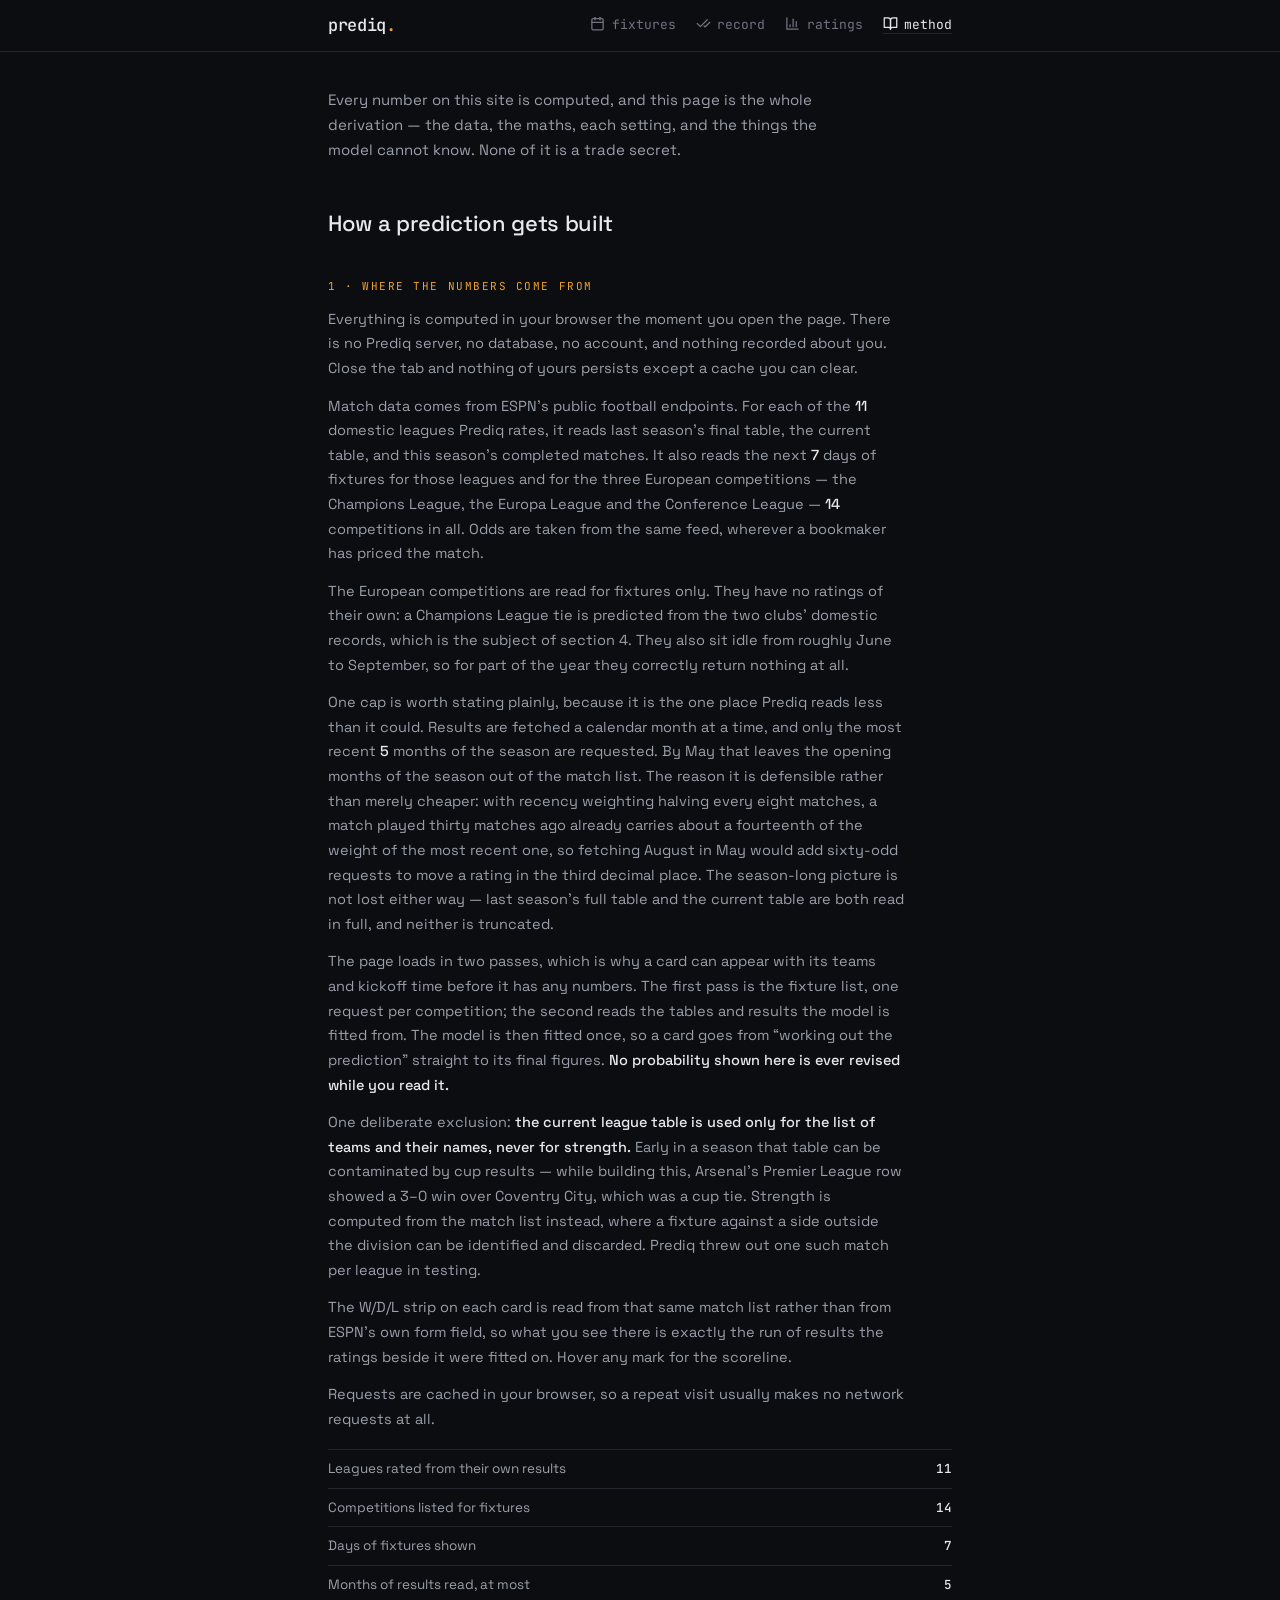
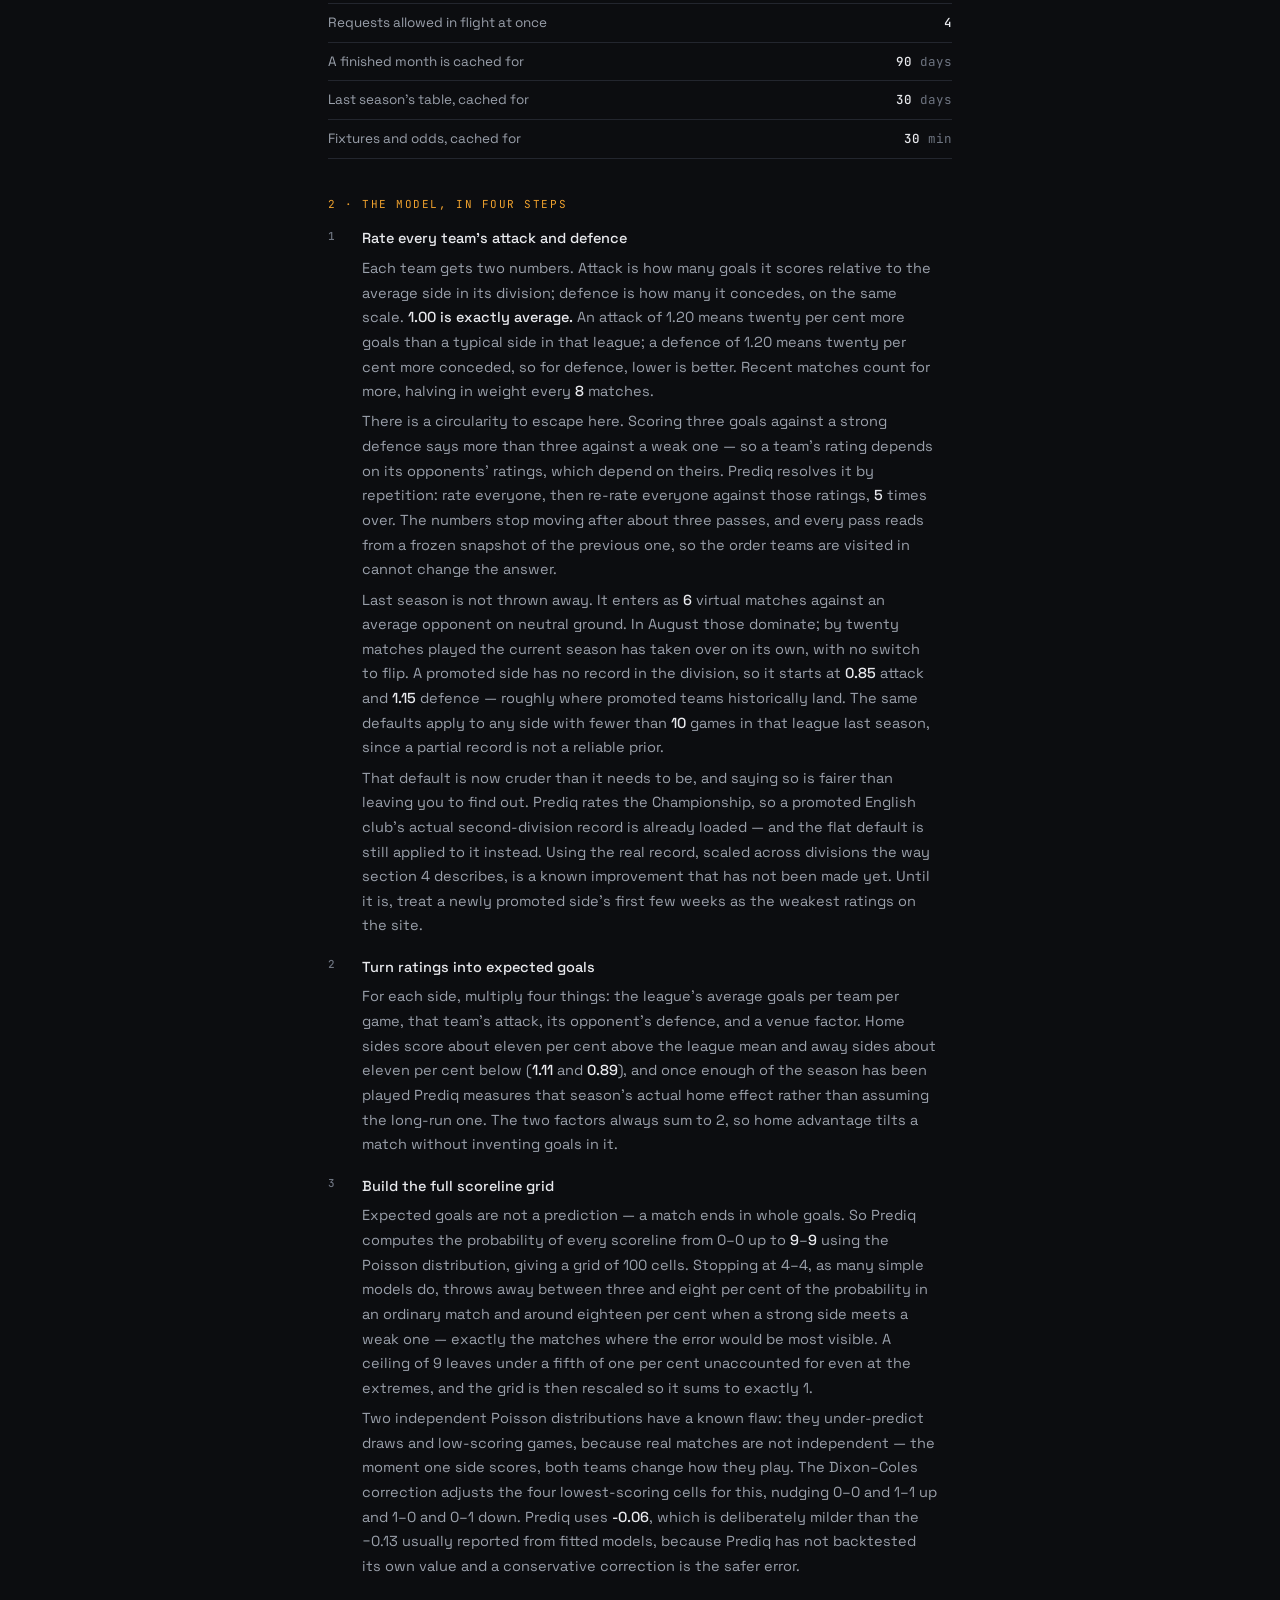
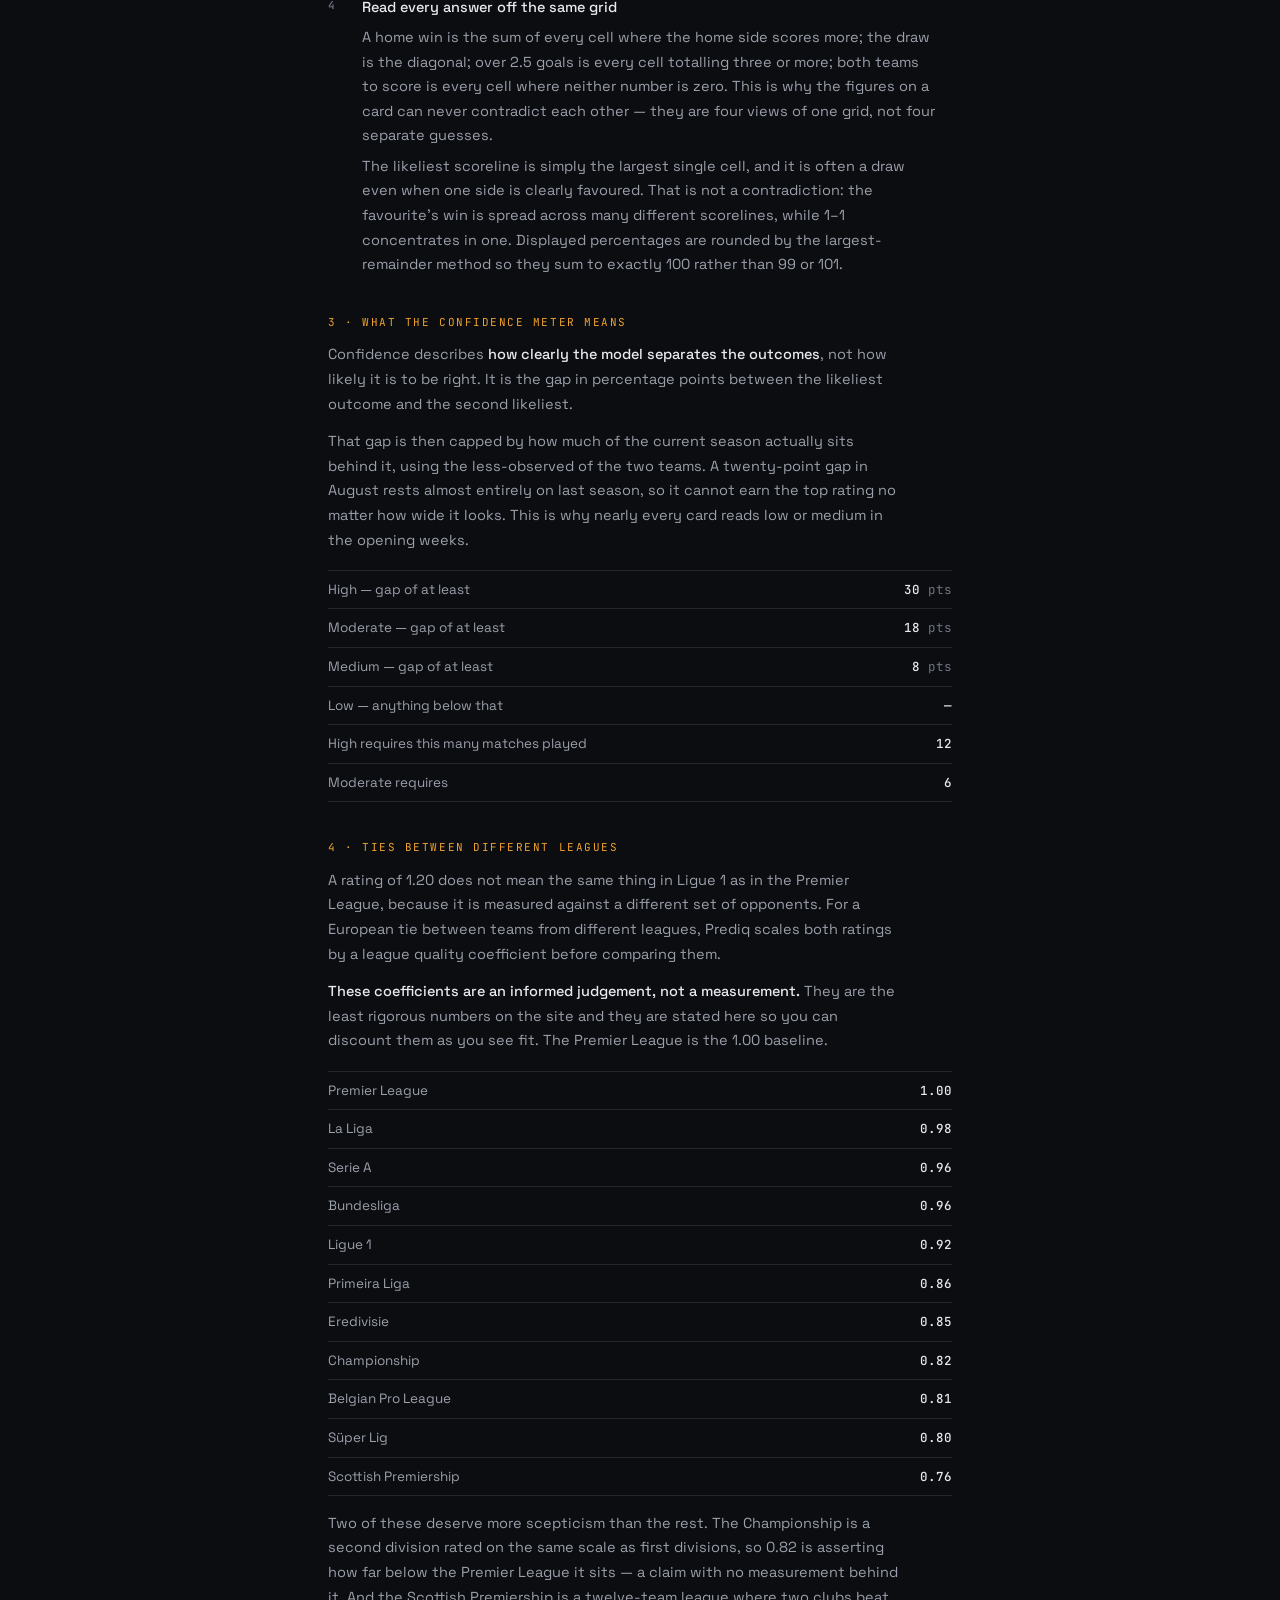
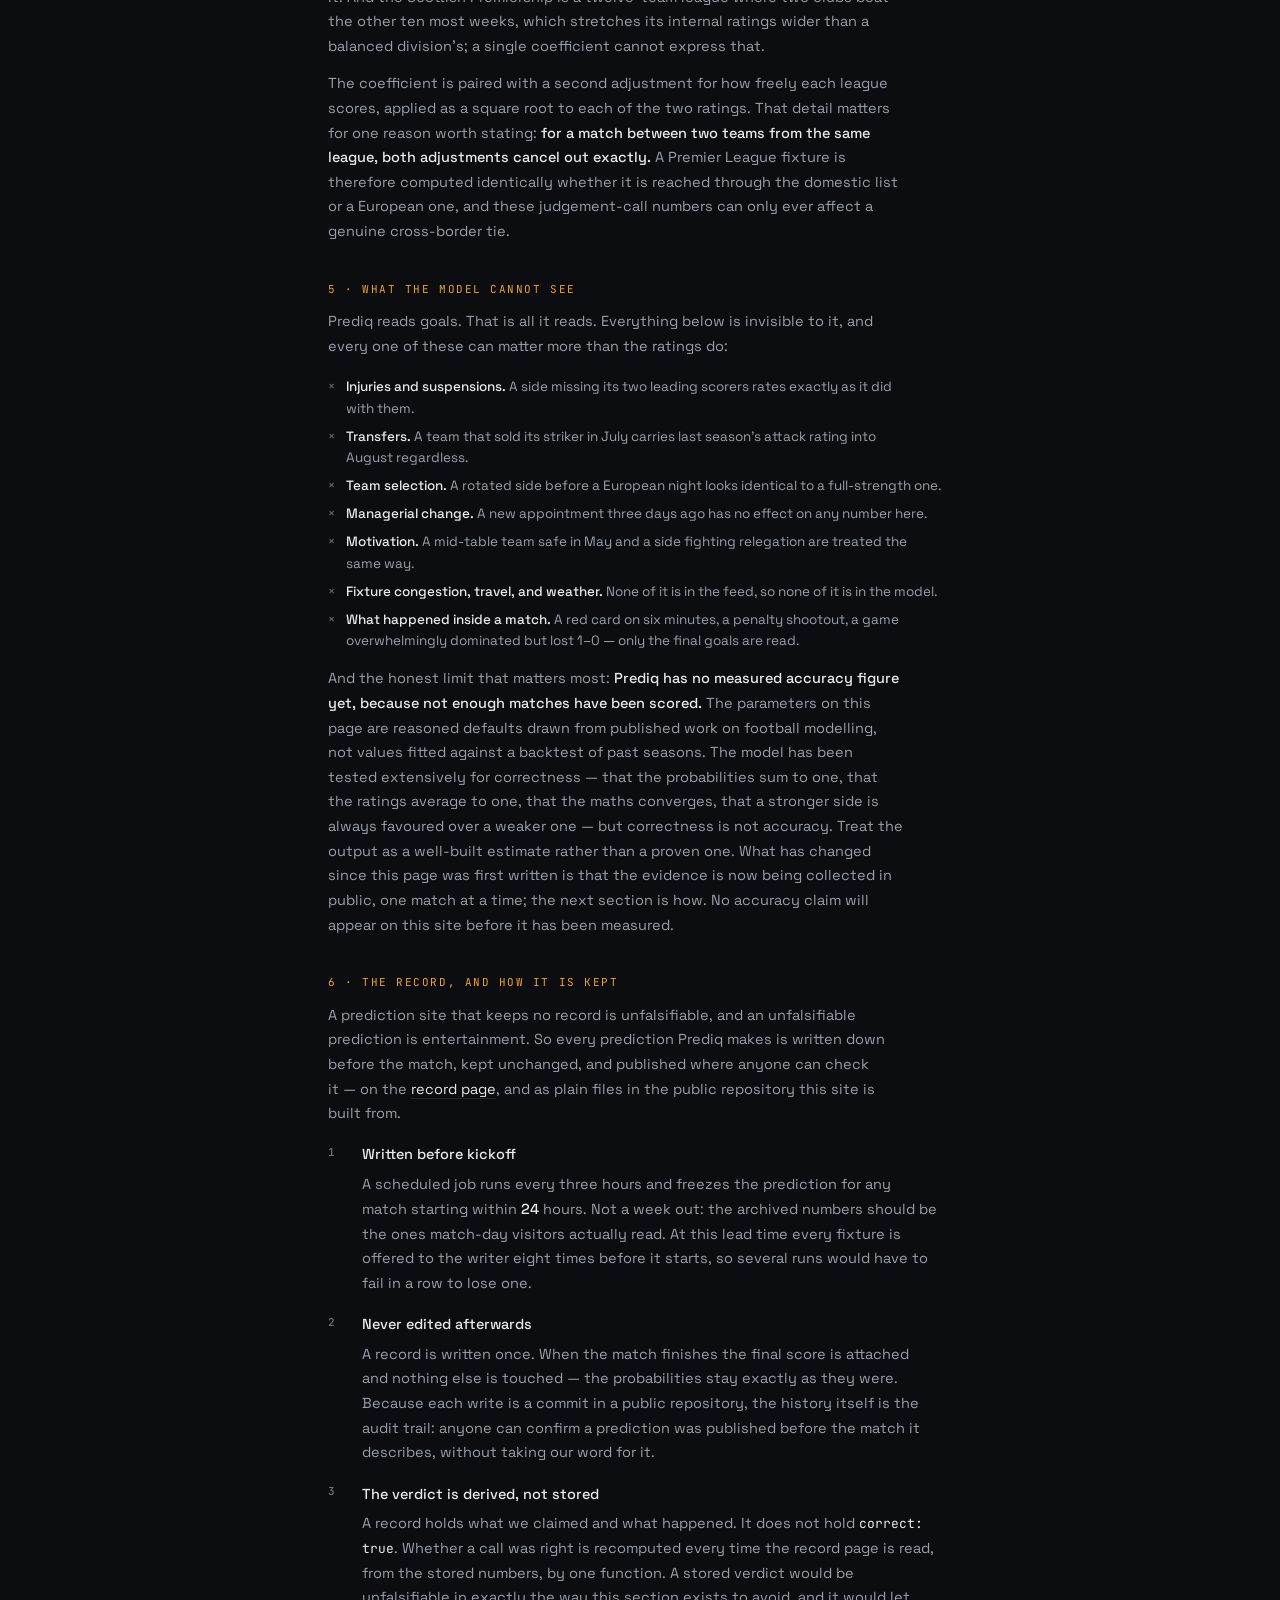
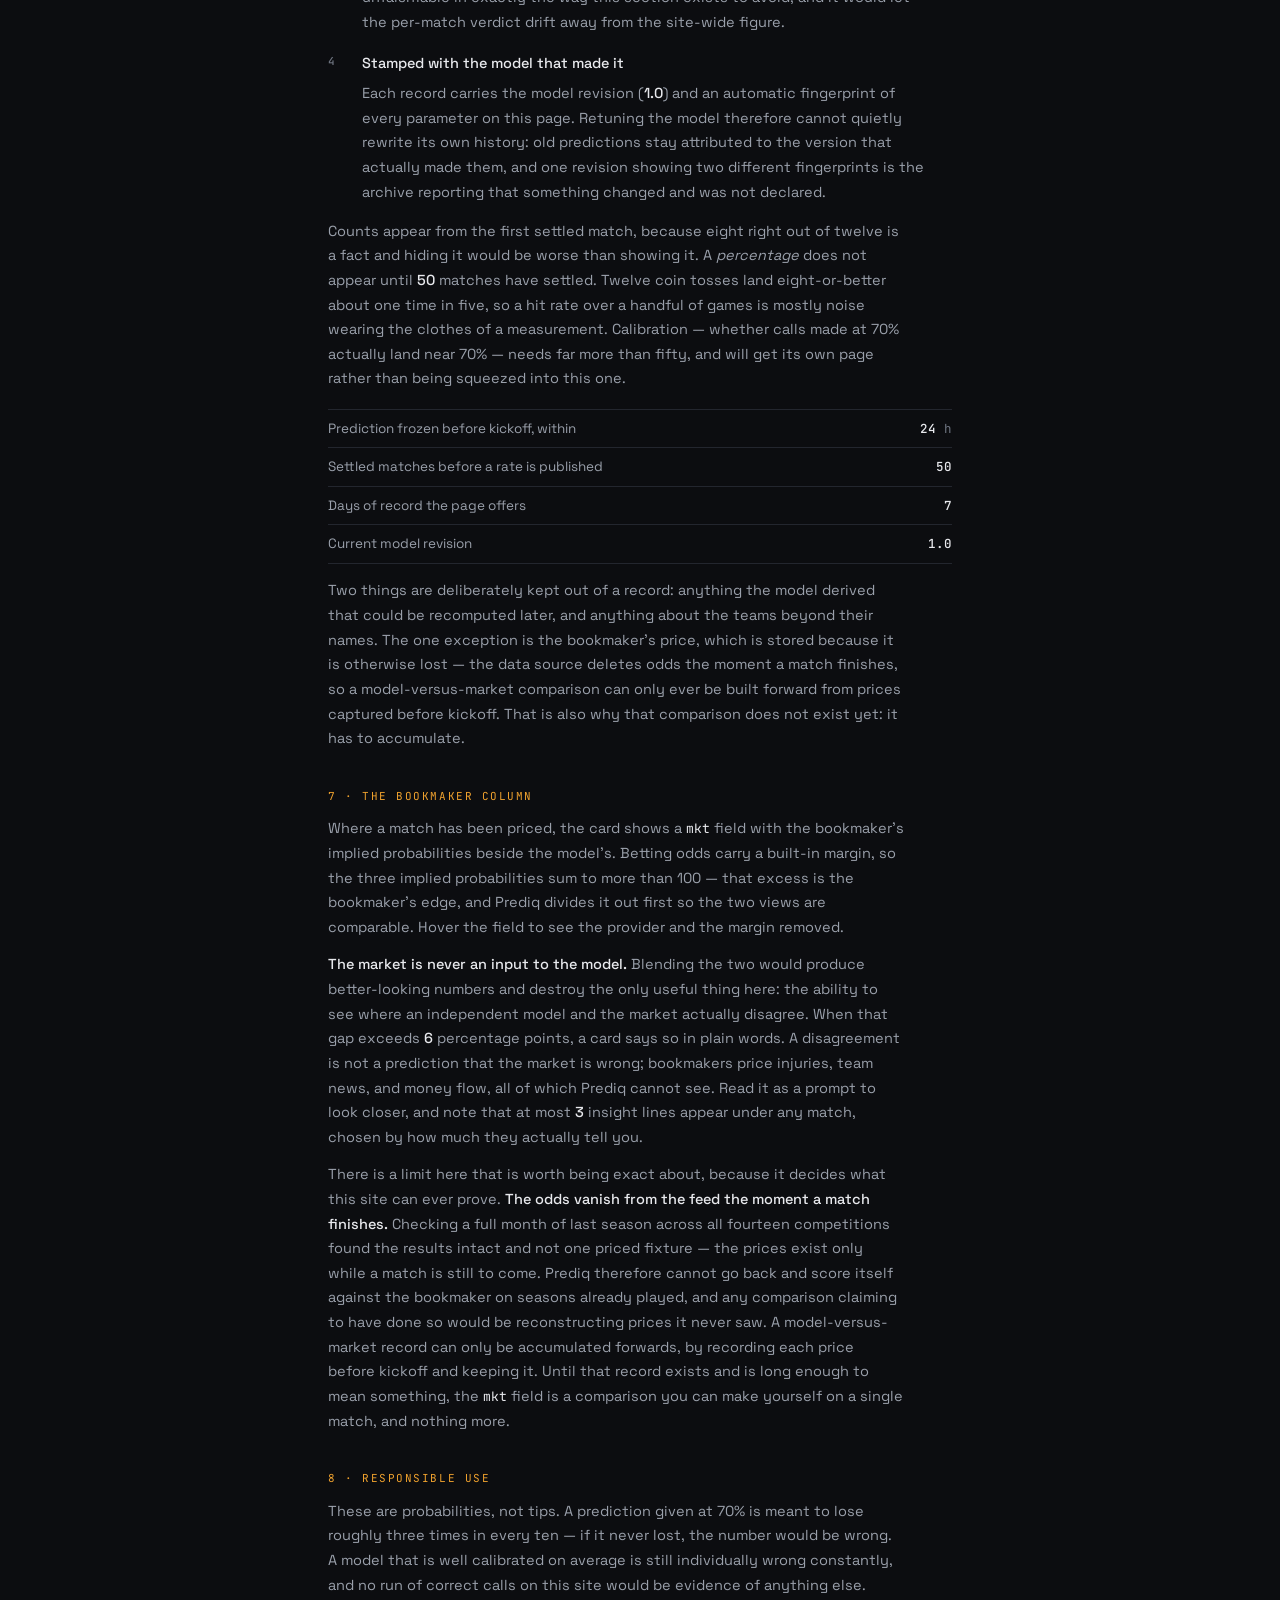
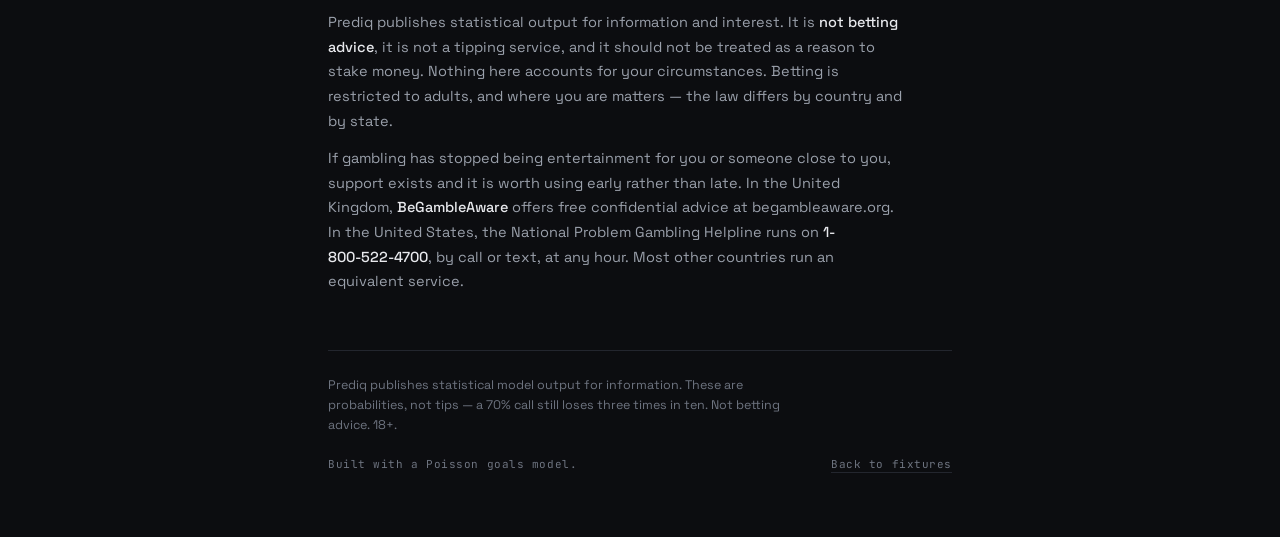
==== commit 7424cbbb: "Add a fixed header with icon navigation to all four pages The masthead was per-page and scrolled awa" ====
--- a/method.html
+++ b/method.html
@@ -4,7 +4,7 @@
 <meta charset="utf-8">
 <meta name="viewport" content="width=device-width, initial-scale=1">
 <title>Method — how Prediq builds a prediction</title>
-<meta name="description" content="The full method behind Prediq's football predictions: the data, the Poisson goals model, every parameter, and the things the model cannot know.">
+<meta name="description" content="The full method behind Prediq's football predictions: the data, the Poisson goals model, every parameter, how each prediction is frozen before kickoff and scored afterwards, and the things the model cannot know.">
 
 <link rel="preconnect" href="https://fonts.googleapis.com">
 <link rel="preconnect" href="https://fonts.gstatic.com" crossorigin>
@@ -16,23 +16,37 @@
 
 <a class="skip" href="#method">Skip to the method</a>
 
+<header class="topbar">
+  <div class="topbar-in">
+    <a class="wordmark" href="index.html">prediq<span class="dot">.</span></a>
+    <nav class="nav" aria-label="Primary">
+      <a href="index.html">
+        <svg class="nav-i" viewBox="0 0 24 24" aria-hidden="true"><path d="M8 2v4"/><path d="M16 2v4"/><rect width="18" height="18" x="3" y="4" rx="2"/><path d="M3 10h18"/></svg>
+        <span class="nav-t">fixtures</span>
+      </a>
+      <a href="record.html">
+        <svg class="nav-i" viewBox="0 0 24 24" aria-hidden="true"><path d="M18 6 7 17l-5-5"/><path d="m22 10-7.5 7.5L13 16"/></svg>
+        <span class="nav-t">record</span>
+      </a>
+      <a href="ratings.html">
+        <svg class="nav-i" viewBox="0 0 24 24" aria-hidden="true"><path d="M3 3v18h18"/><path d="M18 17V9"/><path d="M13 17V5"/><path d="M8 17v-3"/></svg>
+        <span class="nav-t">ratings</span>
+      </a>
+      <a href="method.html" class="is-here" aria-current="page">
+        <svg class="nav-i" viewBox="0 0 24 24" aria-hidden="true"><path d="M2 3h6a4 4 0 0 1 4 4v14a3 3 0 0 0-3-3H2z"/><path d="M22 3h-6a4 4 0 0 0-4 4v14a3 3 0 0 1 3-3h7z"/></svg>
+        <span class="nav-t">method</span>
+      </a>
+    </nav>
+  </div>
+</header>
+
 <div class="shell">
 
-  <header class="masthead">
-    <div class="masthead-row">
-      <a class="wordmark" href="index.html">prediq<span class="dot">.</span></a>
-      <nav class="nav">
-        <a href="index.html">fixtures</a>
-        <a href="ratings.html">ratings</a>
-        <a href="method.html" class="is-here" aria-current="page">method</a>
-      </nav>
-    </div>
-    <p class="thesis">
-      Every number on this site is computed, and this page is the whole
-      derivation &mdash; the data, the maths, each setting, and the things the
-      model cannot know. None of it is a trade secret.
-    </p>
-  </header>
+  <p class="thesis">
+    Every number on this site is computed, and this page is the whole
+    derivation &mdash; the data, the maths, each setting, and the things the
+    model cannot know. None of it is a trade secret.
+  </p>
 
   <main id="method">
 
@@ -344,23 +358,116 @@
       </ul>
 
       <p class="copy">
-        And the honest limit that matters most: <b>Prediq has no accuracy record,
-        because none has been measured.</b> The parameters on this page are
-        reasoned defaults drawn from published work on football modelling, not
-        values fitted against a backtest of past seasons. The model has been
-        tested extensively for correctness &mdash; that the probabilities sum to
-        one, that the ratings average to one, that the maths converges, that a
-        stronger side is always favoured over a weaker one &mdash; but
-        correctness is not accuracy. Until a season has been recorded and
-        scored, treat the output as a well-built estimate rather than a proven
-        one. No accuracy claim will appear on this site before it has been
-        measured.
-      </p>
-    </section>
-
-    <!-- ================= 6. THE MARKET COLUMN ================= -->
-    <section class="sec">
-      <h2 class="sec-h">6 &middot; The bookmaker column</h2>
+        And the honest limit that matters most: <b>Prediq has no measured
+        accuracy figure yet, because not enough matches have been scored.</b> The
+        parameters on this page are reasoned defaults drawn from published work
+        on football modelling, not values fitted against a backtest of past
+        seasons. The model has been tested extensively for correctness &mdash;
+        that the probabilities sum to one, that the ratings average to one, that
+        the maths converges, that a stronger side is always favoured over a
+        weaker one &mdash; but correctness is not accuracy. Treat the output as a
+        well-built estimate rather than a proven one. What has changed since this
+        page was first written is that the evidence is now being collected in
+        public, one match at a time; the next section is how. No accuracy claim
+        will appear on this site before it has been measured.
+      </p>
+    </section>
+
+    <!-- ================= 6. THE RECORD ================= -->
+    <section class="sec">
+      <h2 class="sec-h">6 &middot; The record, and how it is kept</h2>
+
+      <p class="copy">
+        A prediction site that keeps no record is unfalsifiable, and an
+        unfalsifiable prediction is entertainment. So every prediction Prediq
+        makes is written down before the match, kept unchanged, and published
+        where anyone can check it &mdash; on the <a href="record.html">record
+        page</a>, and as plain files in the public repository this site is built
+        from.
+      </p>
+
+      <ol class="steps">
+        <li>
+          <p class="step-h">Written before kickoff</p>
+          <p class="copy">
+            A scheduled job runs every three hours and freezes the prediction for
+            any match starting within
+            <b data-cfg="FREEZE_WITHIN_HOURS">24</b> hours. Not a week out: the
+            archived numbers should be the ones match-day visitors actually read.
+            At this lead time every fixture is offered to the writer eight times
+            before it starts, so several runs would have to fail in a row to lose
+            one.
+          </p>
+        </li>
+        <li>
+          <p class="step-h">Never edited afterwards</p>
+          <p class="copy">
+            A record is written once. When the match finishes the final score is
+            attached and nothing else is touched &mdash; the probabilities stay
+            exactly as they were. Because each write is a commit in a public
+            repository, the history itself is the audit trail: anyone can confirm
+            a prediction was published before the match it describes, without
+            taking our word for it.
+          </p>
+        </li>
+        <li>
+          <p class="step-h">The verdict is derived, not stored</p>
+          <p class="copy">
+            A record holds what we claimed and what happened. It does not hold
+            <code>correct: true</code>. Whether a call was right is recomputed
+            every time the record page is read, from the stored numbers, by one
+            function. A stored verdict would be unfalsifiable in exactly the way
+            this section exists to avoid, and it would let the per-match verdict
+            drift away from the site-wide figure.
+          </p>
+        </li>
+        <li>
+          <p class="step-h">Stamped with the model that made it</p>
+          <p class="copy">
+            Each record carries the model revision
+            (<b data-cfg="MODEL_REV">1.0</b>) and an automatic fingerprint of
+            every parameter on this page. Retuning the model therefore cannot
+            quietly rewrite its own history: old predictions stay attributed to
+            the version that actually made them, and one revision showing two
+            different fingerprints is the archive reporting that something
+            changed and was not declared.
+          </p>
+        </li>
+      </ol>
+
+      <p class="copy">
+        Counts appear from the first settled match, because eight right out of
+        twelve is a fact and hiding it would be worse than showing it. A
+        <em>percentage</em> does not appear until
+        <b data-cfg="MIN_FOR_RATE">50</b> matches have settled. Twelve coin
+        tosses land eight-or-better about one time in five, so a hit rate over a
+        handful of games is mostly noise wearing the clothes of a measurement.
+        Calibration &mdash; whether calls made at 70% actually land near 70%
+        &mdash; needs far more than fifty, and will get its own page rather than
+        being squeezed into this one.
+      </p>
+
+      <dl class="spec">
+        <div><dt>Prediction frozen before kickoff, within</dt><dd data-cfg="FREEZE_WITHIN_HOURS">24 <span class="unit">h</span></dd></div>
+        <div><dt>Settled matches before a rate is published</dt><dd data-cfg="MIN_FOR_RATE">50</dd></div>
+        <div><dt>Days of record the page offers</dt><dd data-cfg="RECORD_DAYS">7</dd></div>
+        <div><dt>Current model revision</dt><dd data-cfg="MODEL_REV">1.0</dd></div>
+      </dl>
+
+      <p class="copy">
+        Two things are deliberately kept out of a record: anything the model
+        derived that could be recomputed later, and anything about the teams
+        beyond their names. The one exception is the bookmaker's price, which is
+        stored because it is otherwise lost &mdash; the data source deletes odds
+        the moment a match finishes, so a model-versus-market comparison can only
+        ever be built forward from prices captured before kickoff. That is also
+        why that comparison does not exist yet: it has to accumulate.
+      </p>
+    </section>
+
+    <!-- ================= 7. THE MARKET COLUMN ================= -->
+    <section class="sec">
+      <h2 class="sec-h">7 &middot; The bookmaker column</h2>
 
       <p class="copy">
         Where a match has been priced, the card shows a <code>mkt</code> field
@@ -399,9 +506,9 @@
       </p>
     </section>
 
-    <!-- ================= 7. RESPONSIBLE USE ================= -->
-    <section class="sec">
-      <h2 class="sec-h">7 &middot; Responsible use</h2>
+    <!-- ================= 8. RESPONSIBLE USE ================= -->
+    <section class="sec">
+      <h2 class="sec-h">8 &middot; Responsible use</h2>
 
       <p class="copy">
         These are probabilities, not tips. A prediction given at 70% is meant to
--- a/assets/css/style.css
+++ b/assets/css/style.css
@@ -36,13 +36,23 @@
   --measure: 42rem;    /* single-column max width */
   --radius: 3px;       /* barely-there rounding */
 
+  /* The fixed bar's height, named because two other rules depend on knowing it:
+     the shell reserves space below it, and scroll-padding-top keeps an #anchor
+     from landing underneath it. A literal in three places would drift. */
+  --bar-h: 3.25rem;
+
   color-scheme: dark;
 }
 
 /* --- 2. Reset ------------------------------------------------------------ */
 *, *::before, *::after { box-sizing: border-box; }
 
-html { -webkit-text-size-adjust: 100%; }
+html {
+  -webkit-text-size-adjust: 100%;
+  /* Every in-page jump — the skip link, a footnote, a heading link — would
+     otherwise land with its target hidden behind the fixed bar. */
+  scroll-padding-top: calc(var(--bar-h) + 1rem);
+}
 
 body {
   margin: 0;
@@ -76,11 +86,13 @@
   border-radius: 2px;
 }
 
+/* Above the fixed bar, or focusing it would reveal a link hidden behind the
+   bar — which is the one thing this link exists to avoid. */
 .skip {
-  position: absolute;
+  position: fixed;
   left: -9999px;
   top: 0;
-  z-index: 10;
+  z-index: 30;
   padding: 0.6rem 1rem;
   background: var(--warm);
   color: var(--ink);
@@ -100,15 +112,39 @@
 .shell {
   max-width: var(--measure);
   margin: 0 auto;
-  padding: 5.5rem 1.5rem 4rem;
-}
-
-/* --- 4. Masthead -------------------------------------------------------- */
-.masthead-row {
-  display: flex;
-  align-items: baseline;
+  /* The bar is fixed, so it occupies no space in the flow and the first thing
+     on the page would sit underneath it. This reserves exactly the bar plus the
+     breathing room the page had before. */
+  padding: calc(var(--bar-h) + 2.25rem) 1.5rem 4rem;
+}
+
+/* --- 4. The bar --------------------------------------------------------- */
+/* Fixed rather than sticky. Sticky would need an ancestor tall enough to stick
+   within and would stop working the moment any ancestor gained an overflow
+   value; fixed is answerable to nothing but the viewport. The cost is that it
+   reserves no space, which .shell does above. */
+.topbar {
+  position: fixed;
+  top: 0;
+  left: 0;
+  right: 0;
+  z-index: 20;
+  height: var(--bar-h);
+  background: var(--ink);
+  border-bottom: 1px solid var(--line);
+}
+
+/* Same measure and side padding as .shell, so the wordmark sits directly above
+   the page content rather than a few pixels off it. */
+.topbar-in {
+  display: flex;
+  align-items: center;
   justify-content: space-between;
   gap: 1rem;
+  height: 100%;
+  max-width: var(--measure);
+  margin: 0 auto;
+  padding: 0 1.5rem;
 }
 
 .wordmark {
@@ -122,12 +158,18 @@
 
 .nav {
   display: flex;
-  flex-wrap: wrap;
-  gap: 0.5rem 1.25rem;
+  align-items: center;
+  /* No wrapping. The bar has a fixed height that .shell reserves space for, so
+     a wrapped second row would be clipped rather than pushing the bar taller. */
+  flex-wrap: nowrap;
+  gap: 1.25rem;
   font: 400 13px/1 var(--mono);
   color: var(--mute);
 }
 .nav a {
+  display: flex;
+  align-items: center;
+  gap: 0.4rem;
   padding-bottom: 2px;
   border-bottom: 1px solid transparent;
   transition: color 0.15s ease, border-color 0.15s ease;
@@ -136,17 +178,40 @@
   color: var(--text);
   border-bottom-color: var(--warm);
 }
-/* The page you are on. There is no build step to share this header, so the
-   marker is written into each page's markup and a test asserts the three nav
-   blocks stay identical apart from it. */
+/* The page you are on. There is no build step to share this bar, so the marker
+   is written into each page's markup — and h1 asserts all four pages carry a
+   byte-identical bar apart from it. */
 .nav a.is-here {
   color: var(--text);
   border-bottom-color: var(--line);
+}
+
+/* Icons are Lucide (ISC), hand-inlined rather than loaded. The library is a
+   JavaScript dependency that rewrites the DOM on load, and method.html
+   deliberately loads no JavaScript at all — an icon set that only appears on
+   three pages out of four is worse than none. Inline SVG also costs no request
+   and inherits currentColor, so the hover and is-here states above need no
+   separate icon rule.
+
+   Stroke and fill are set here rather than as attributes on all sixteen copies
+   of the markup. fill:none is the load-bearing one: SVG fills black by default,
+   so a stroke-drawn icon that loses this rule renders as a solid blob rather
+   than as nothing, which is the kind of failure that looks deliberate. */
+.nav-i {
+  width: 15px;
+  height: 15px;
+  flex: none;
+  fill: none;
+  stroke: currentColor;
+  stroke-width: 2;
+  stroke-linecap: round;
+  stroke-linejoin: round;
+  /* The glyph's optical centre sits slightly above the text baseline box. */
+  margin-top: -1px;
 }
 
 .thesis {
   max-width: 32rem;
-  margin-top: 1.5rem;
   color: var(--dim);
   font-size: 15px;
   line-height: 1.65;
@@ -847,7 +912,235 @@
   cursor: default;
 }
 
-/* --- 17. Footer --------------------------------------------------------- */
+/* Seven day tabs have to fit a 42rem page, so they are narrower than the
+   two-item scale switch: less horizontal padding, and the weekday drops out
+   under 34rem (see section 19).
+
+   Named for what they are rather than for the page they started on: the fixtures
+   list and the record share one strip, and a class called .lg-tab on the
+   fixtures page would send the next reader of this file to the wrong section. */
+.daytab {
+  display: flex;
+  align-items: baseline;
+  gap: 0.35em;
+  padding: 0.45rem 0.7rem;
+}
+.daytab-d { font-variant-numeric: tabular-nums; }
+
+/* The strip belongs to the status bar it sits under, not to the list below it.
+   .toggle's own 1.75rem was set for a switch under a page heading and leaves it
+   floating between the two here. :not(:empty) matters: with no JavaScript the
+   container stays empty, and an empty div with a margin would push the fixture
+   list down for exactly the readers who got no tabs. */
+#days:not(:empty) { margin-top: 1.15rem; }
+
+#days .toggle {
+  margin-top: 0;
+  /* Scroll rather than clip. .toggle hides its overflow to keep the rounded
+     corners clean, which is right for a two-item switch but wrong for eight days
+     on a 360px phone: the last day would be cut off with no way to reach it.
+     Overflowing sideways is visible and recoverable; being clipped is neither.
+     At any width where the strip fits, `auto` shows nothing. */
+  max-width: 100%;
+  overflow-x: auto;
+}
+
+/* Today is the default view on the fixtures page and the day most readers of the
+   record want first, so it is marked in the strip itself rather than left to be
+   inferred from the heading below. Weight, not colour — amber stays reserved for
+   data, and the selected tab already owns the raised background. */
+.daytab.is-today .daytab-wd { color: var(--dim); font-weight: 500; }
+.daytab.is-on.is-today .daytab-wd { color: var(--text); }
+
+/* --- 17. The record ------------------------------------------------------
+   One row per match: what was claimed on the left, what happened on the right.
+   Built as a grid rather than a table because the cells stack two deep and a
+   table cell holding its own two-line block fights the row's baseline.
+
+   Deliberately quiet. The only colour is the verdict mark, and the row itself
+   is not tinted green or red: a page of eighty rows washed in green would read
+   as promotion rather than as a record, and the same page in red would be no
+   more honest for being unflattering. Amber stays reserved for data, as
+   everywhere else.
+------------------------------------------------------------------------------*/
+
+/* The day's counts, above the rows. Its own line so the numbers are the first
+   thing read, before the eye starts down the list. */
+.lg-tally {
+  display: flex;
+  align-items: baseline;
+  gap: 0.5rem;
+  flex-wrap: wrap;
+  margin-top: 1.75rem;
+  font: 400 11.5px/1.5 var(--mono);
+  letter-spacing: 0.04em;
+  color: var(--dim);
+  font-variant-numeric: tabular-nums;
+}
+.lg-tally b { color: var(--text); font-weight: 500; }
+.lg-tally-sep { color: var(--line); }
+.lg-tally-mute { color: var(--mute); }
+
+/* Column geometry, declared once and shared by the header and every row. The
+   fixture takes whatever is left, which at 42rem is about 21rem — enough for
+   two full club names on one line. */
+.lg-h,
+.lg-row {
+  display: grid;
+  grid-template-columns: minmax(0, 1fr) 5.2rem 3.6rem 6.4rem;
+  gap: 0.85rem;
+  align-items: baseline;
+}
+
+.lg-h {
+  margin-top: 1.25rem;
+  padding: 0 0 0.5rem;
+  border-bottom: 1px solid var(--line);
+  font: 400 10px/1 var(--mono);
+  letter-spacing: 0.11em;
+  text-transform: uppercase;
+  color: var(--mute);
+}
+/* Each header label is named so that one of them can be dropped on a narrow
+   screen, and none of them may wrap: a two-word label wrapping inside a 3.6rem
+   column would double the header's height and pull it out of line with the rows
+   beneath. This is why the labels are short — "result" rather than "full time". */
+.lg-h-fixture,
+.lg-h-said,
+.lg-h-happened,
+.lg-h-verdict { white-space: nowrap; }
+
+.lg-row {
+  padding: 0.6rem 0;
+  border-bottom: 1px solid var(--line);
+}
+.lg-row:hover { background: var(--panel); }
+
+/* The list ends well clear of the paragraph that follows it, which otherwise
+   reads as a caption on the last row rather than as prose about the page. */
+.lg-rows { margin-bottom: 1.75rem; }
+
+/* --- the fixture ---
+   min-width:0 on the cell as well as on the names inside it. A grid track sized
+   `minmax(0, 1fr)` still gives its item an automatic minimum content size, so
+   without this the long-name truncation below never fires — the cell grows and
+   pushes the other three columns off instead. */
+.lg-fixture { min-width: 0; }
+
+.lg-teams {
+  display: flex;
+  align-items: baseline;
+  gap: 0.4em;
+  min-width: 0;
+  font-size: 13.5px;
+  color: var(--text);
+}
+/* Either name may be the long one, so both shrink and both truncate rather than
+   one pushing the other out of the row. */
+.lg-team {
+  min-width: 0;
+  overflow: hidden;
+  text-overflow: ellipsis;
+  white-space: nowrap;
+}
+.lg-v { flex: none; color: var(--mute); font-size: 11px; }
+
+.lg-meta {
+  display: flex;
+  align-items: baseline;
+  gap: 0.5rem;
+  margin-top: 0.15rem;
+  font: 400 10px/1.4 var(--mono);
+  letter-spacing: 0.05em;
+  color: var(--mute);
+}
+.lg-comp {
+  min-width: 0;
+  overflow: hidden;
+  text-overflow: ellipsis;
+  white-space: nowrap;
+}
+.lg-kick { flex: none; font-variant-numeric: tabular-nums; }
+
+/* --- what we said ---
+   Two rows inside the cell: the call and its probability side by side, then the
+   likeliest scoreline beneath. The scoreline spans both columns so it starts at
+   the cell's left edge rather than under the percentage. */
+.lg-said {
+  display: grid;
+  grid-template-columns: auto auto;
+  justify-content: start;
+  column-gap: 0.4rem;
+  row-gap: 0.15rem;
+  font: 400 11.5px/1.4 var(--mono);
+  letter-spacing: 0.03em;
+  color: var(--dim);
+}
+.lg-pick { color: var(--text); }
+.lg-prob { color: var(--dim); font-variant-numeric: tabular-nums; }
+.lg-score-said {
+  grid-column: 1 / -1;
+  color: var(--mute);
+  font-variant-numeric: tabular-nums;
+}
+
+/* --- what happened --- */
+.lg-happened {
+  font: 400 11px/1.4 var(--mono);
+  letter-spacing: 0.03em;
+  color: var(--mute);
+}
+.lg-ft {
+  display: block;
+  font-size: 14px;
+  font-weight: 500;
+  color: var(--text);
+  font-variant-numeric: tabular-nums;
+}
+.lg-outcome { display: block; margin-top: 0.15rem; }
+.lg-pending { color: var(--mute); }
+
+/* --- the verdict ---
+   The mark sits in its own column so that "gave it 24%" and the flag beneath it
+   line up down the page, which is what makes the column scannable. */
+.lg-verdict {
+  display: grid;
+  grid-template-columns: auto minmax(0, 1fr);
+  column-gap: 0.4rem;
+  row-gap: 0.15rem;
+  font: 400 10.5px/1.4 var(--mono);
+  letter-spacing: 0.04em;
+  color: var(--mute);
+}
+.lg-mark {
+  grid-row: 1 / span 2;
+  align-self: start;
+  font-size: 13px;
+  line-height: 1.15;
+}
+.lg-assigned {
+  align-self: baseline;
+  color: var(--dim);
+  font-variant-numeric: tabular-nums;
+}
+.lg-flag { grid-column: 2; color: var(--mute); }
+
+/* The one place colour appears. Green and red are the same tokens the form strip
+   uses for a win and a loss, so a reader who has seen one page already knows
+   what they mean here. */
+.lg-row.is-hit  .lg-mark { color: var(--win-fg); }
+.lg-row.is-miss .lg-mark { color: var(--loss-fg); }
+.lg-row.is-open .lg-mark { color: var(--line); }
+
+/* A recorded prediction with no result yet. Dimmed, not hidden: these are the
+   rows that cannot flatter the model, and dropping them would leave a record
+   made only of matches whose outcome is already known. */
+.lg-row.is-open .lg-teams { color: var(--dim); }
+
+.lg-row.is-skeleton { pointer-events: none; }
+.lg-row.is-skeleton:hover { background: none; }
+
+/* --- 18. Footer --------------------------------------------------------- */
 .foot {
   margin-top: 3.5rem;
   padding-top: 1.5rem;
@@ -882,9 +1175,31 @@
   border-bottom-color: var(--warm);
 }
 
-/* --- 18. Responsive ----------------------------------------------------- */
+/* --- 19. Responsive ----------------------------------------------------- */
 @media (max-width: 34rem) {
-  .shell { padding: 3.5rem 1.15rem 3rem; }
+  .shell { padding: calc(var(--bar-h) + 1.5rem) 1.15rem 3rem; }
+  .topbar-in { padding: 0 1.15rem; }
+
+  /* Wordmark plus four icon-and-label pairs needs about 26rem of the 20rem a
+     320px phone has. The labels go and the icons carry the nav on their own —
+     which is the whole reason the nav has icons rather than only words.
+     Hidden by clipping rather than display:none, deliberately: the icon is
+     aria-hidden, so the label IS the link's accessible name, and removing it
+     from the accessibility tree would leave four links that announce as
+     nothing but their href. h1 asserts this rule never becomes display:none. */
+  .nav { gap: 1.15rem; }
+  .nav-t {
+    position: absolute;
+    width: 1px;
+    height: 1px;
+    margin: -1px;
+    padding: 0;
+    overflow: hidden;
+    clip-path: inset(50%);
+    white-space: nowrap;
+  }
+  .nav-i { width: 17px; height: 17px; }
+
   .match { padding: 1.15rem; }
   .notice { padding: 1.15rem; }
 
@@ -929,9 +1244,43 @@
   .rt-name { font-size: 13.5px; }
   .rt + .rt { margin-top: 2rem; }
   .toggle-b { padding: 0.45rem 0.7rem; }
-}
-
-/* --- 19. Reduced motion ------------------------------------------------- */
+
+  /* Seven tabs with a weekday each need about 34rem of tab, which is the whole
+     screen. The weekday goes and the day number stays, so all seven days remain
+     on screen and reachable — the alternative was a scrolling strip with two
+     days hidden off the right edge and nothing to say they were there. The full
+     date is still on each button's title. */
+  .daytab-wd { display: none; }
+  .daytab { padding: 0.45rem 0.55rem; }
+
+  /* Except on today's tab, where the weekday span holds the word "Today" and
+     there is no day number beside it — hiding it would leave an empty button.
+     This rule has to follow the one above to win, since both are one class. */
+  .daytab.is-today .daytab-wd { display: inline; }
+
+  /* The verdict column is the first to go. "gave it 24%" is the one figure on
+     this page that has nowhere else to live, so the row keeps three columns and
+     the verdict moves under the fixture, indented to the fixture's edge and
+     spanning to the row's. The mark stays inline with it rather than becoming a
+     fourth stacked line. */
+  .lg-h,
+  .lg-row {
+    grid-template-columns: minmax(0, 1fr) 4.6rem 3.2rem;
+    gap: 0.6rem;
+  }
+  .lg-h-verdict { display: none; }
+  .lg-verdict {
+    grid-column: 1 / -1;
+    grid-template-columns: auto auto minmax(0, 1fr);
+    margin-top: 0.35rem;
+  }
+  .lg-mark { grid-row: 1; }
+  .lg-flag { grid-column: 3; }
+  .lg-teams { font-size: 13px; }
+  .lg-said { font-size: 11px; }
+}
+
+/* --- 20. Reduced motion ------------------------------------------------- */
 @media (prefers-reduced-motion: reduce) {
   /* This list is explicit rather than a blanket `* { animation: none }`, so
      every new animation has to be added here by hand. Adding one and forgetting
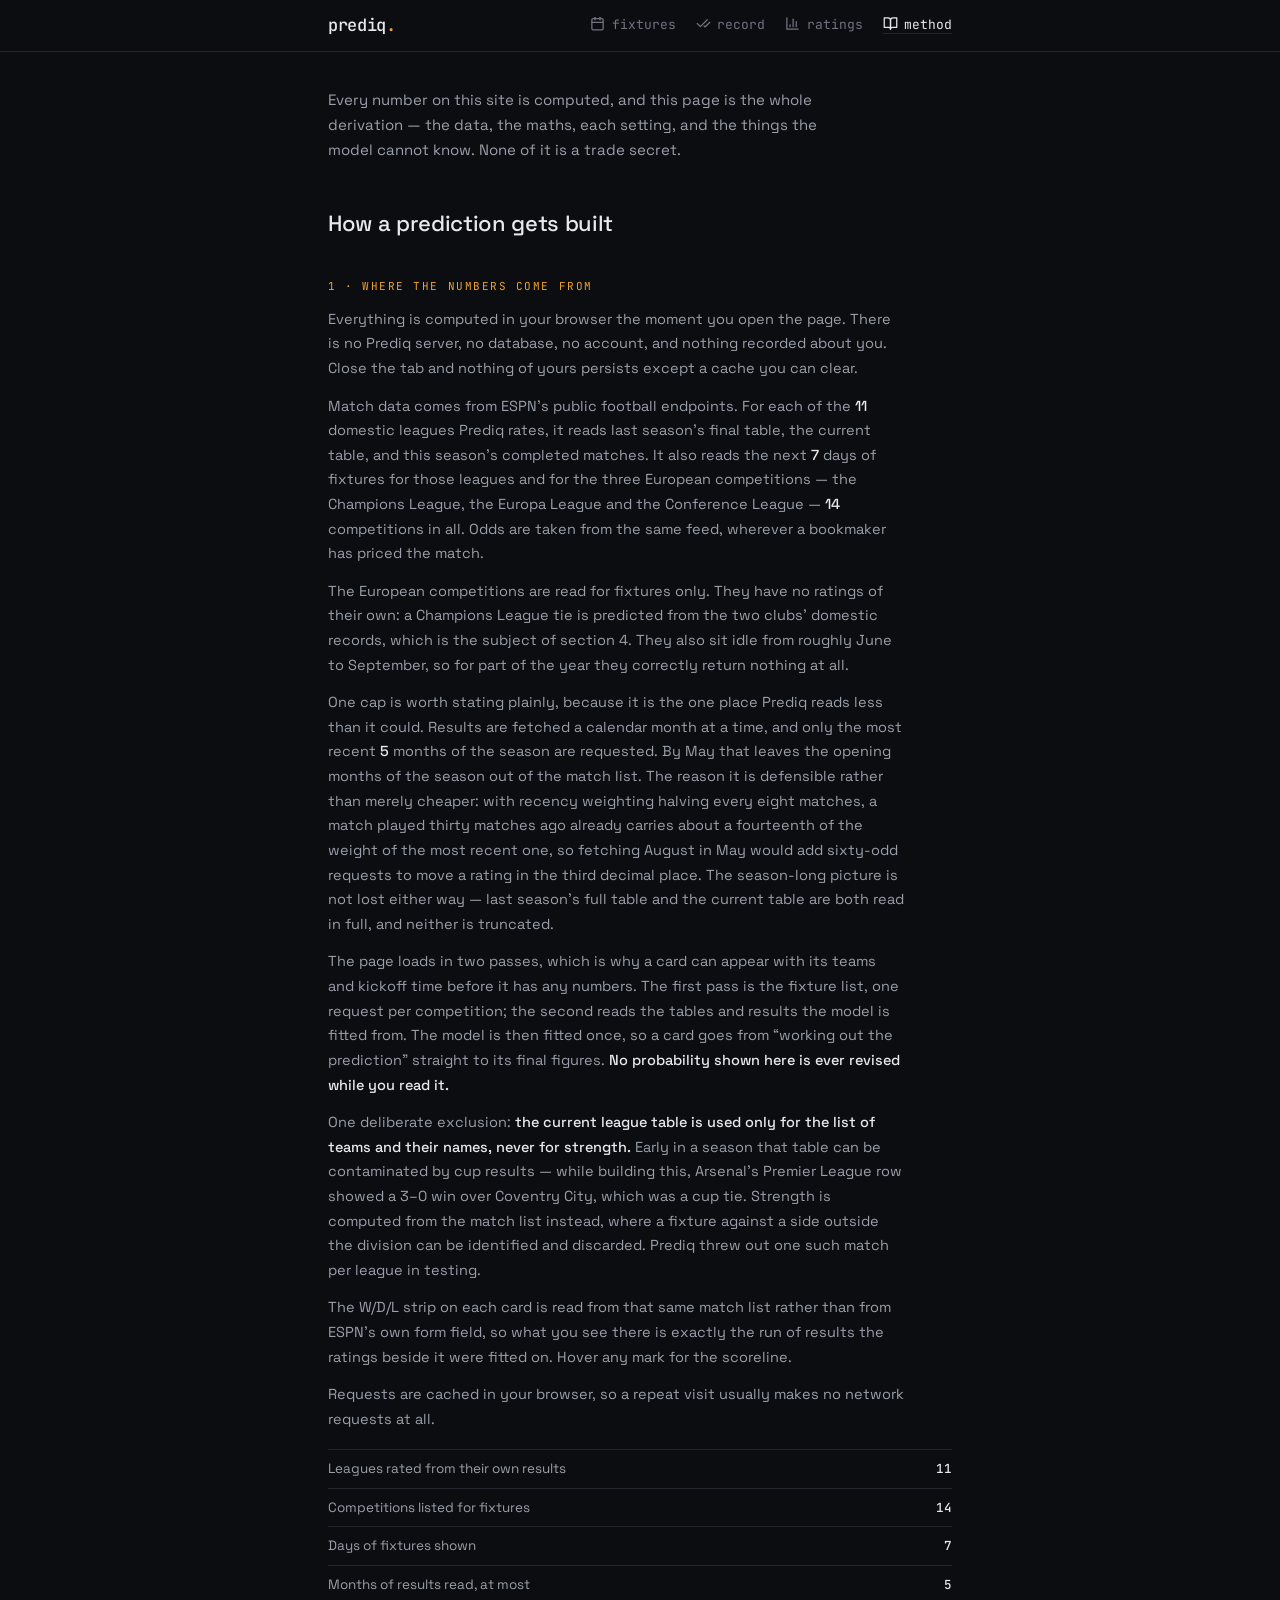
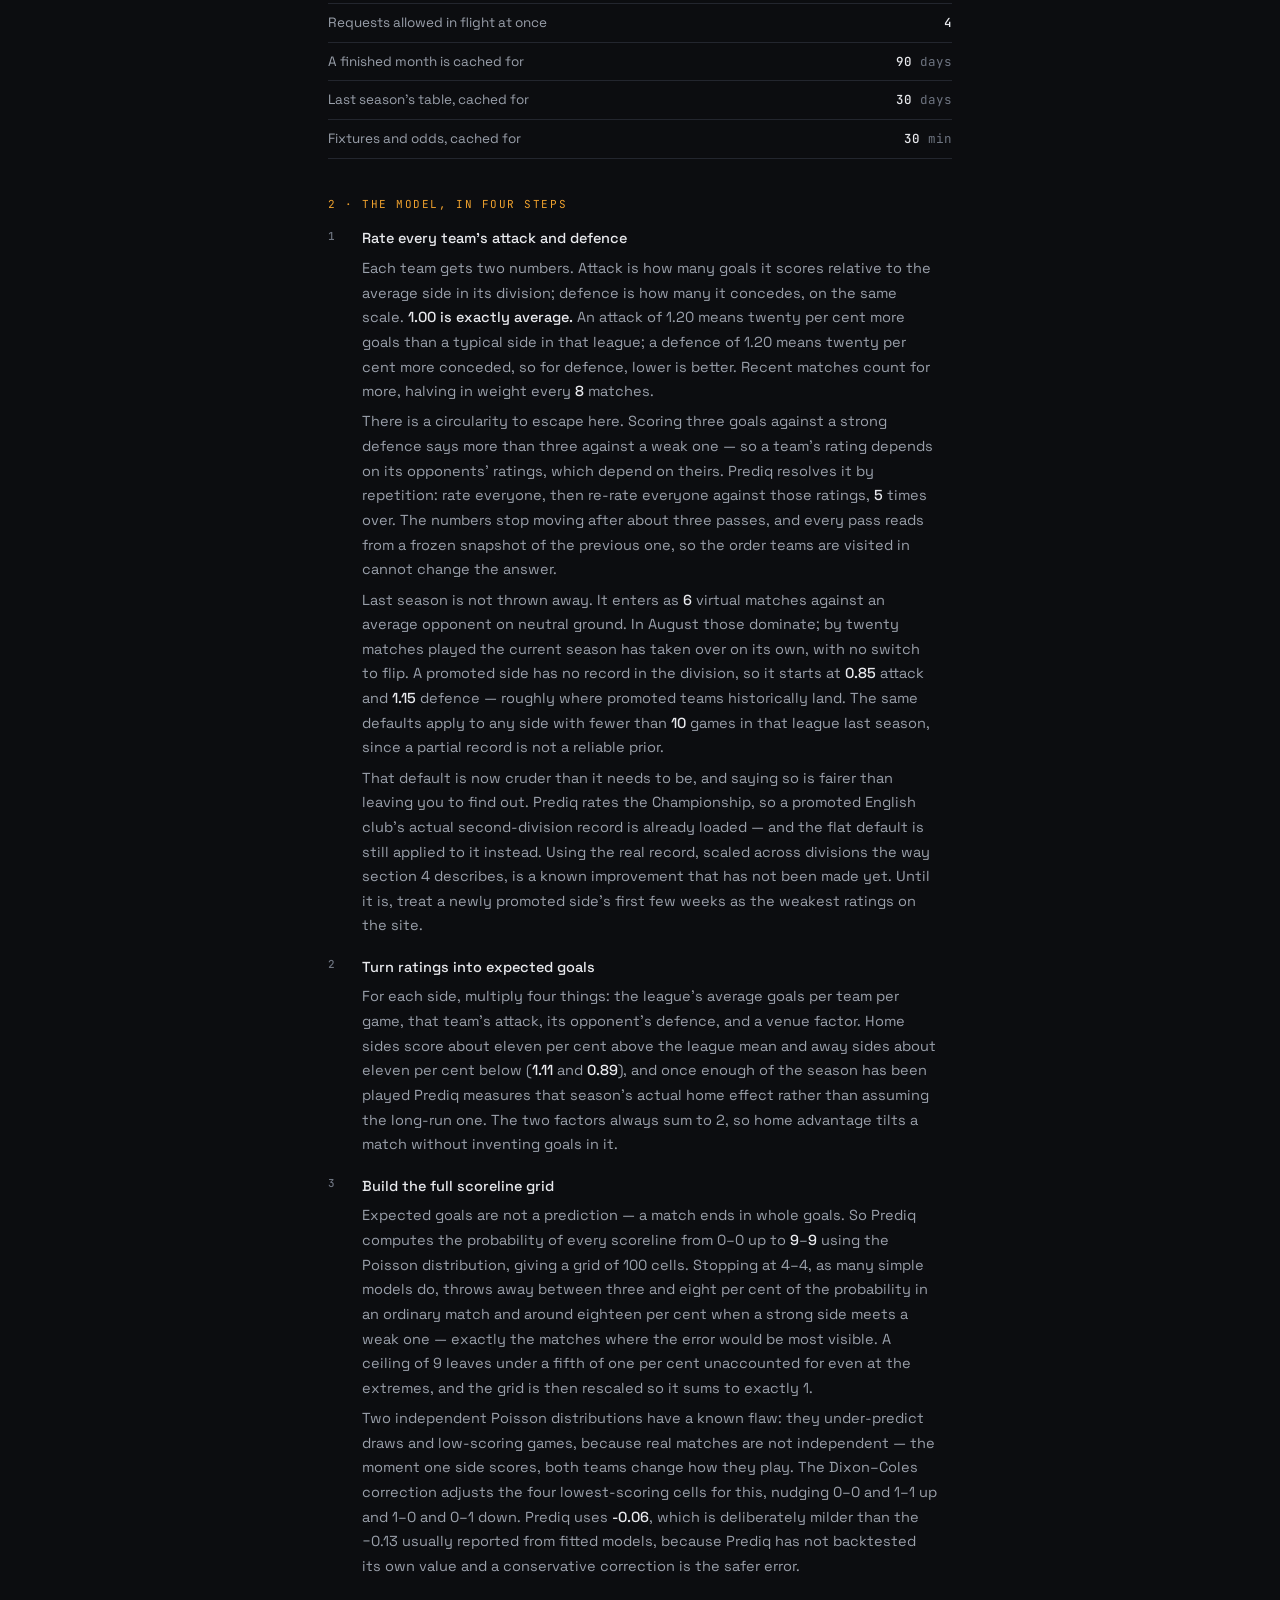
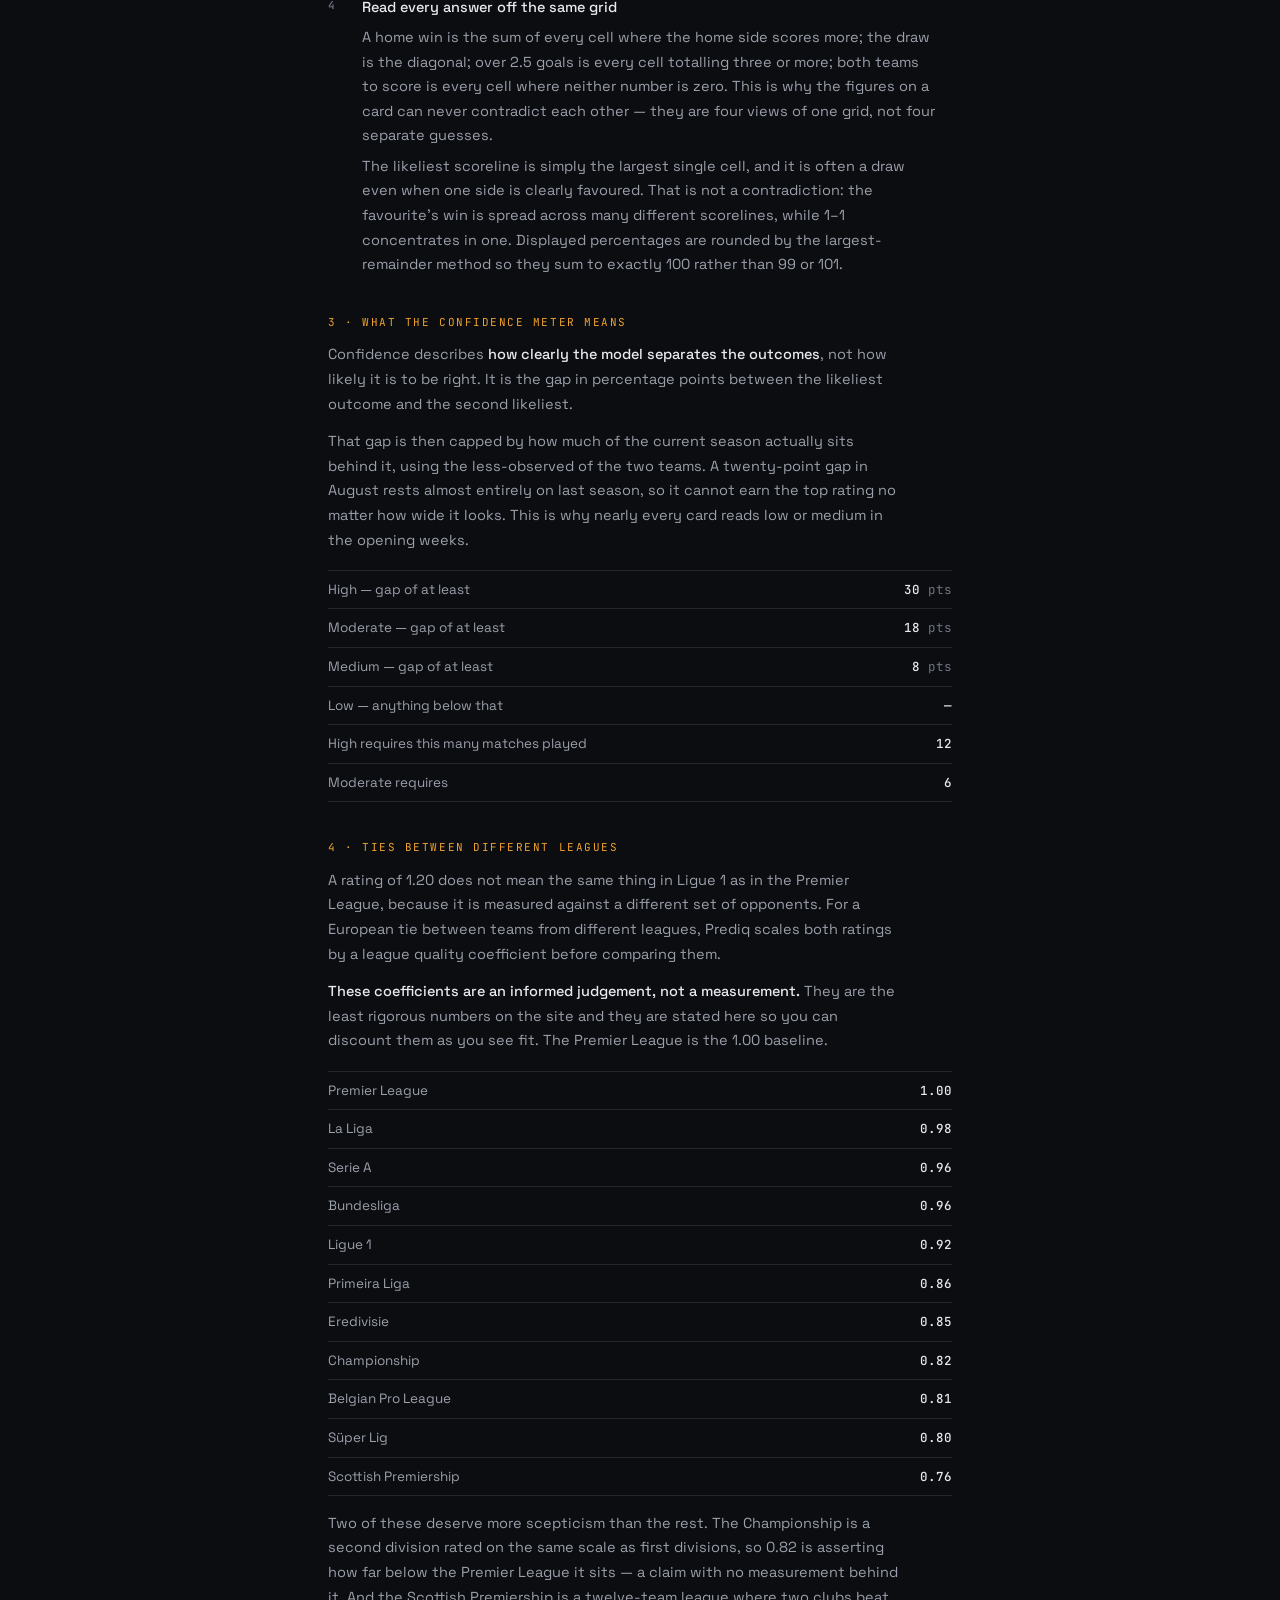
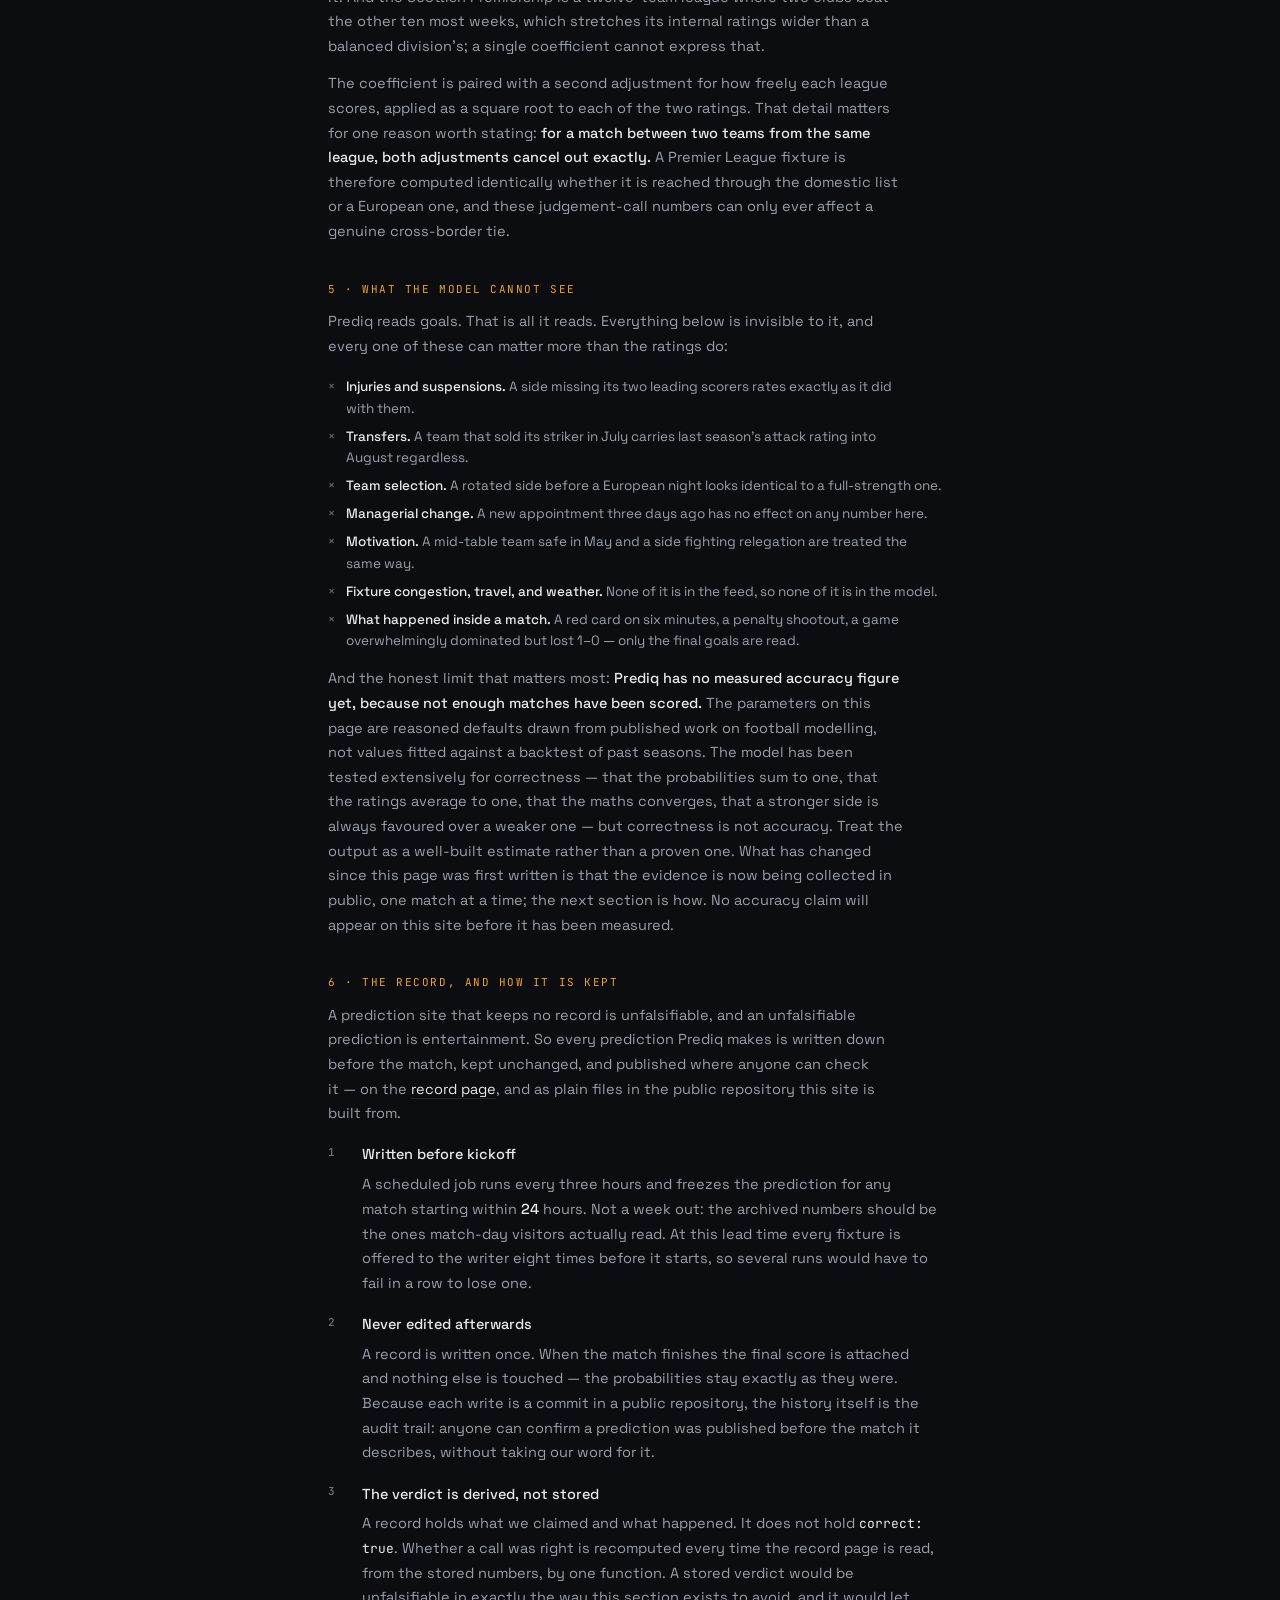
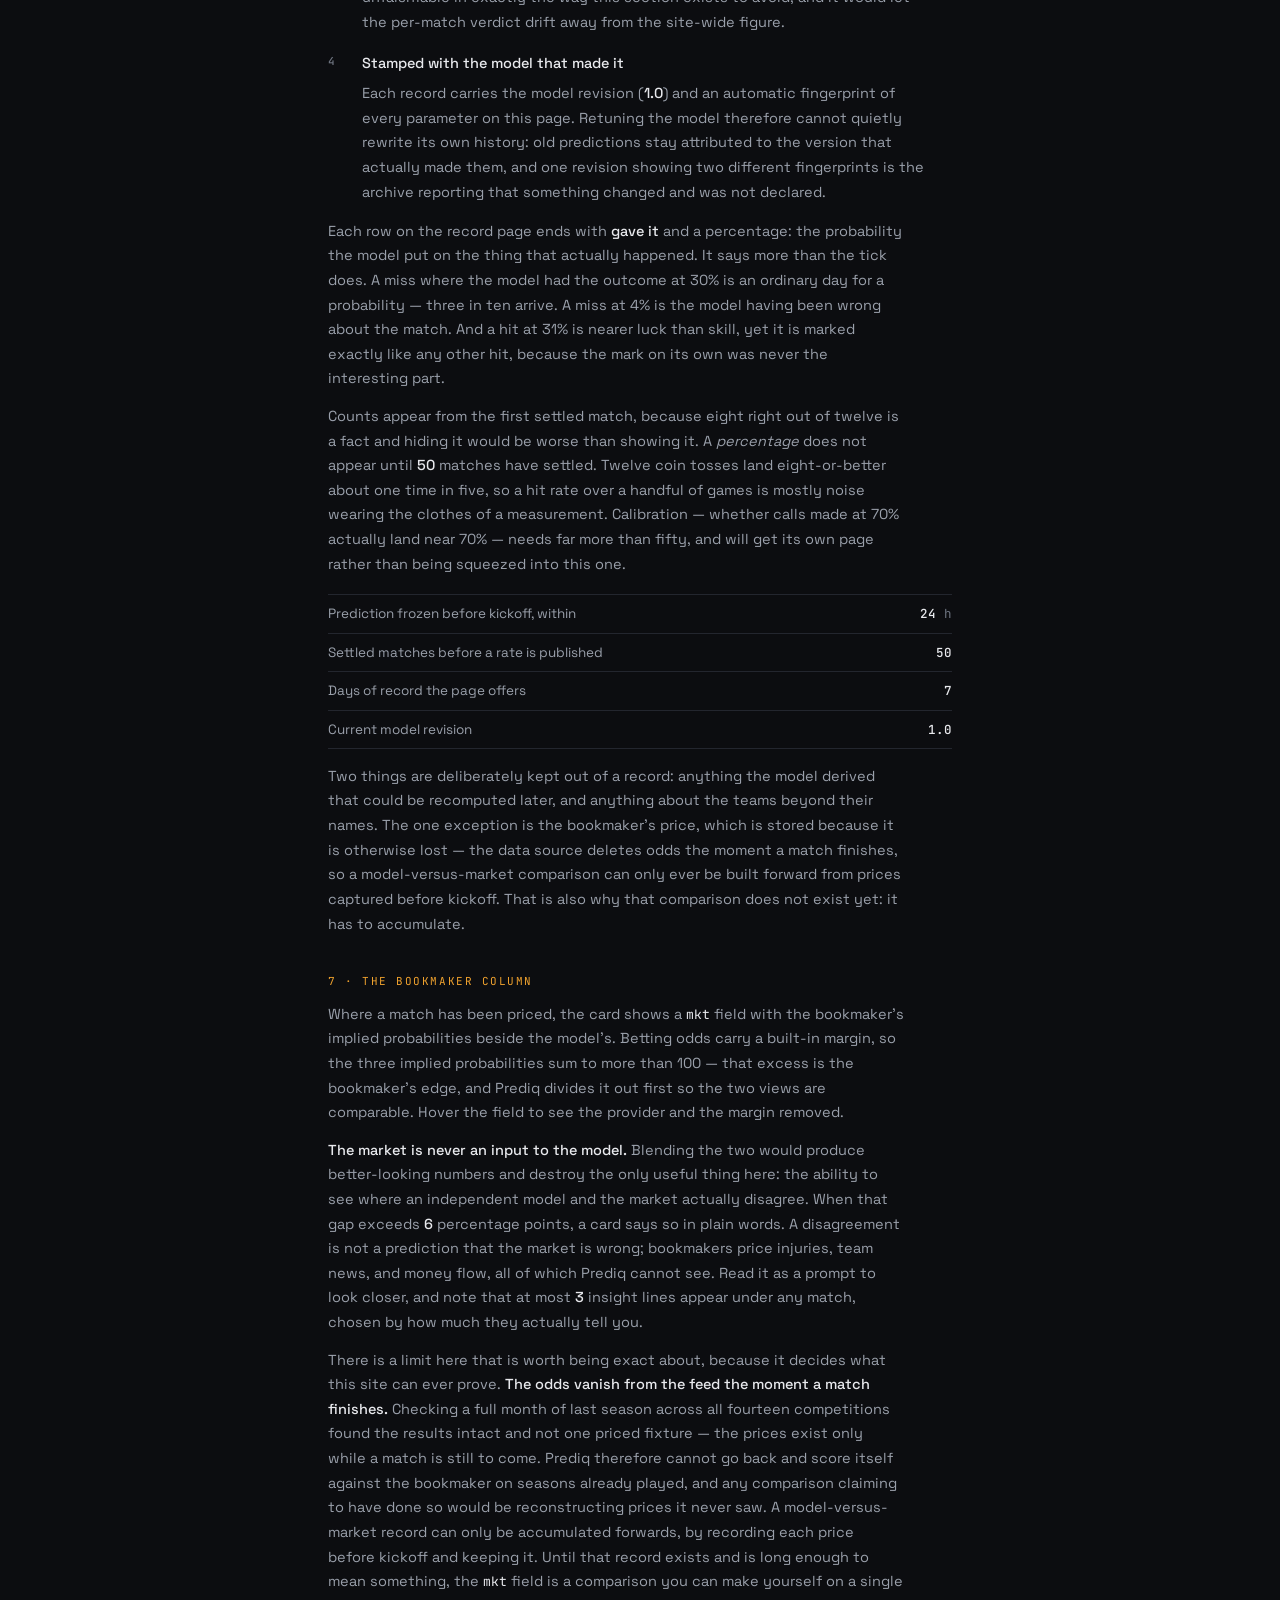
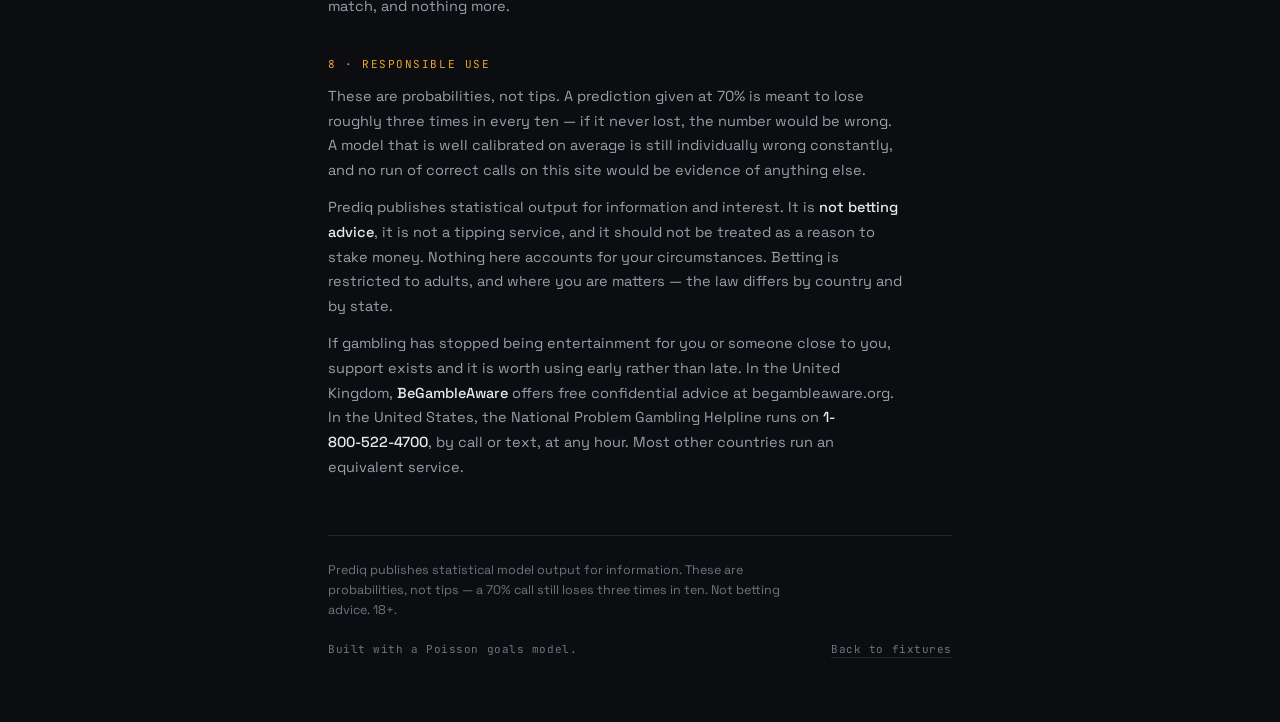
==== commit d50249f0: "Cut the record page's preamble to two sentences Four paragraphs of explanation before the first resu" ====
--- a/method.html
+++ b/method.html
@@ -374,7 +374,9 @@
     </section>
 
     <!-- ================= 6. THE RECORD ================= -->
-    <section class="sec">
+    <!-- id="record" is linked from record.html, which states the two claims
+         below in two sentences and sends the reader here for the rest. -->
+    <section class="sec" id="record">
       <h2 class="sec-h">6 &middot; The record, and how it is kept</h2>
 
       <p class="copy">
@@ -434,6 +436,16 @@
           </p>
         </li>
       </ol>
+
+      <p class="copy">
+        Each row on the record page ends with <b>gave it</b> and a percentage:
+        the probability the model put on the thing that actually happened. It
+        says more than the tick does. A miss where the model had the outcome at
+        30% is an ordinary day for a probability &mdash; three in ten arrive. A
+        miss at 4% is the model having been wrong about the match. And a hit at
+        31% is nearer luck than skill, yet it is marked exactly like any other
+        hit, because the mark on its own was never the interesting part.
+      </p>
 
       <p class="copy">
         Counts appear from the first settled match, because eight right out of
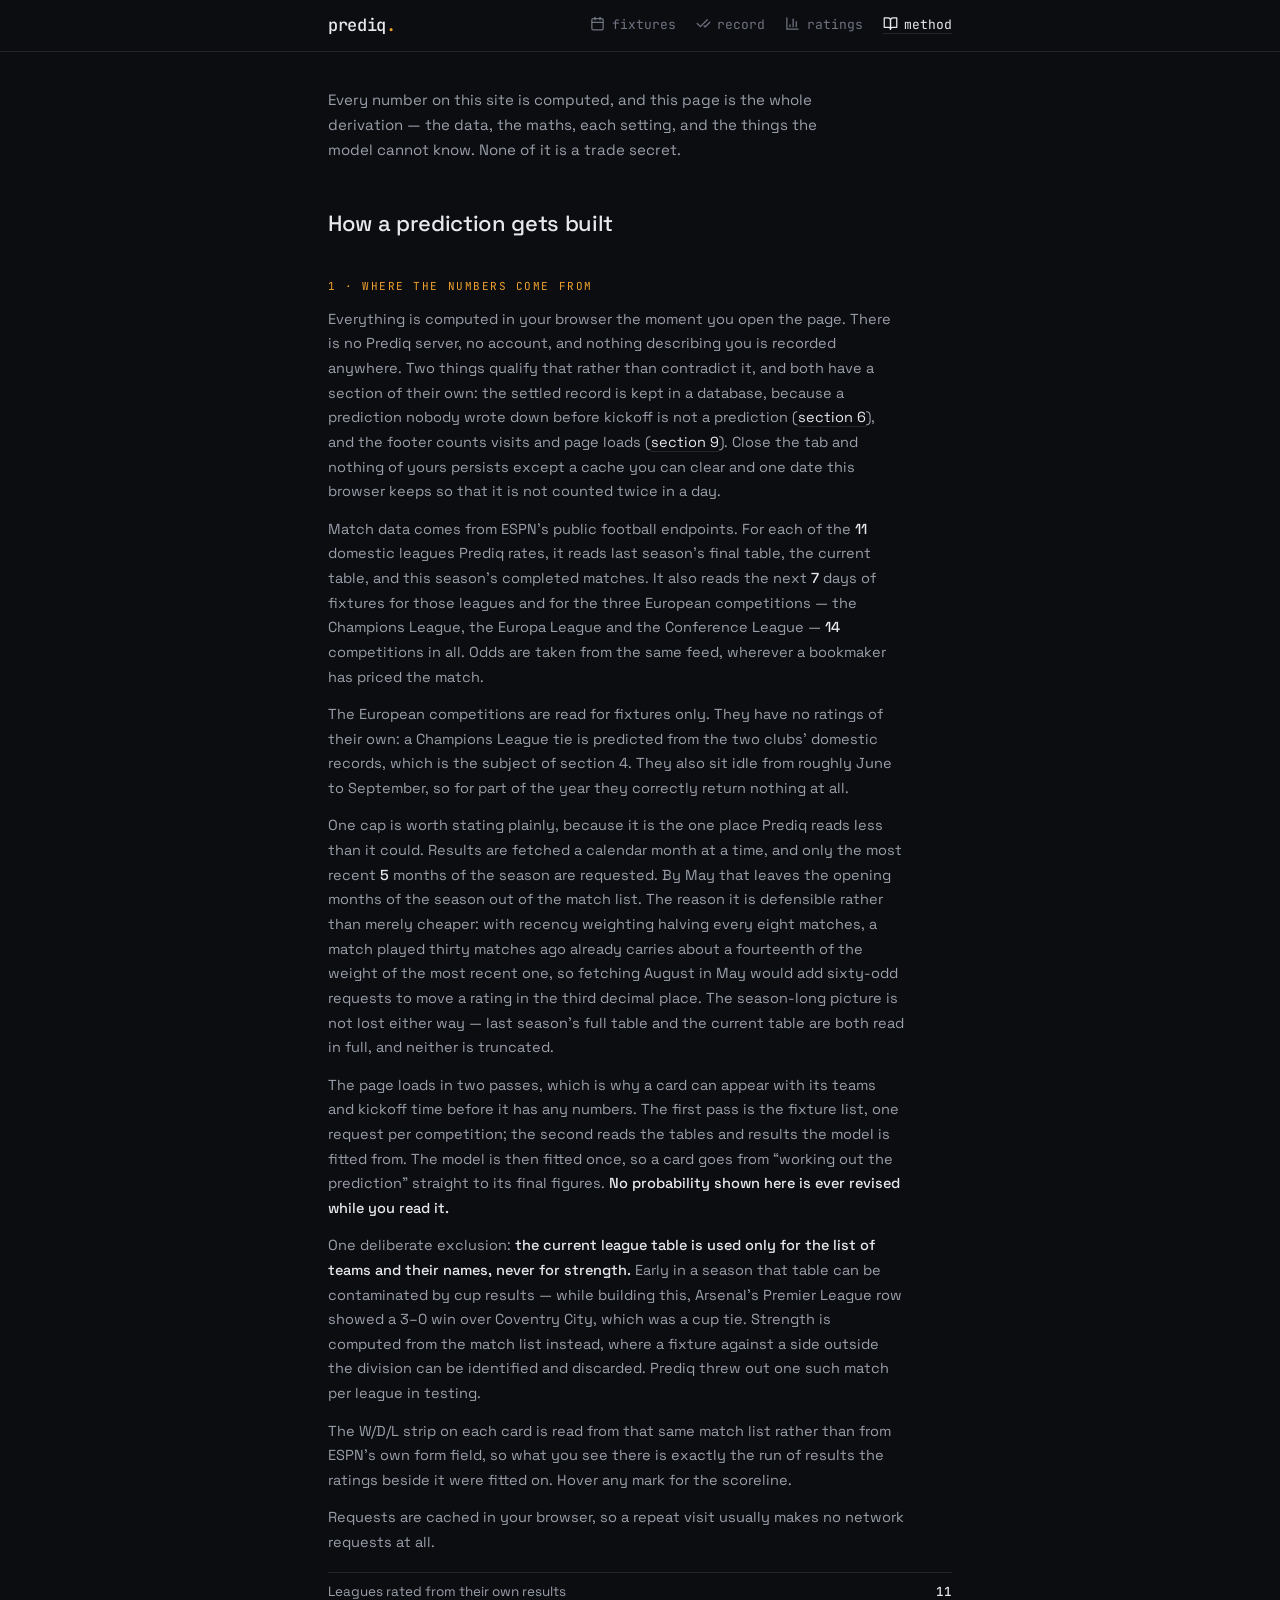
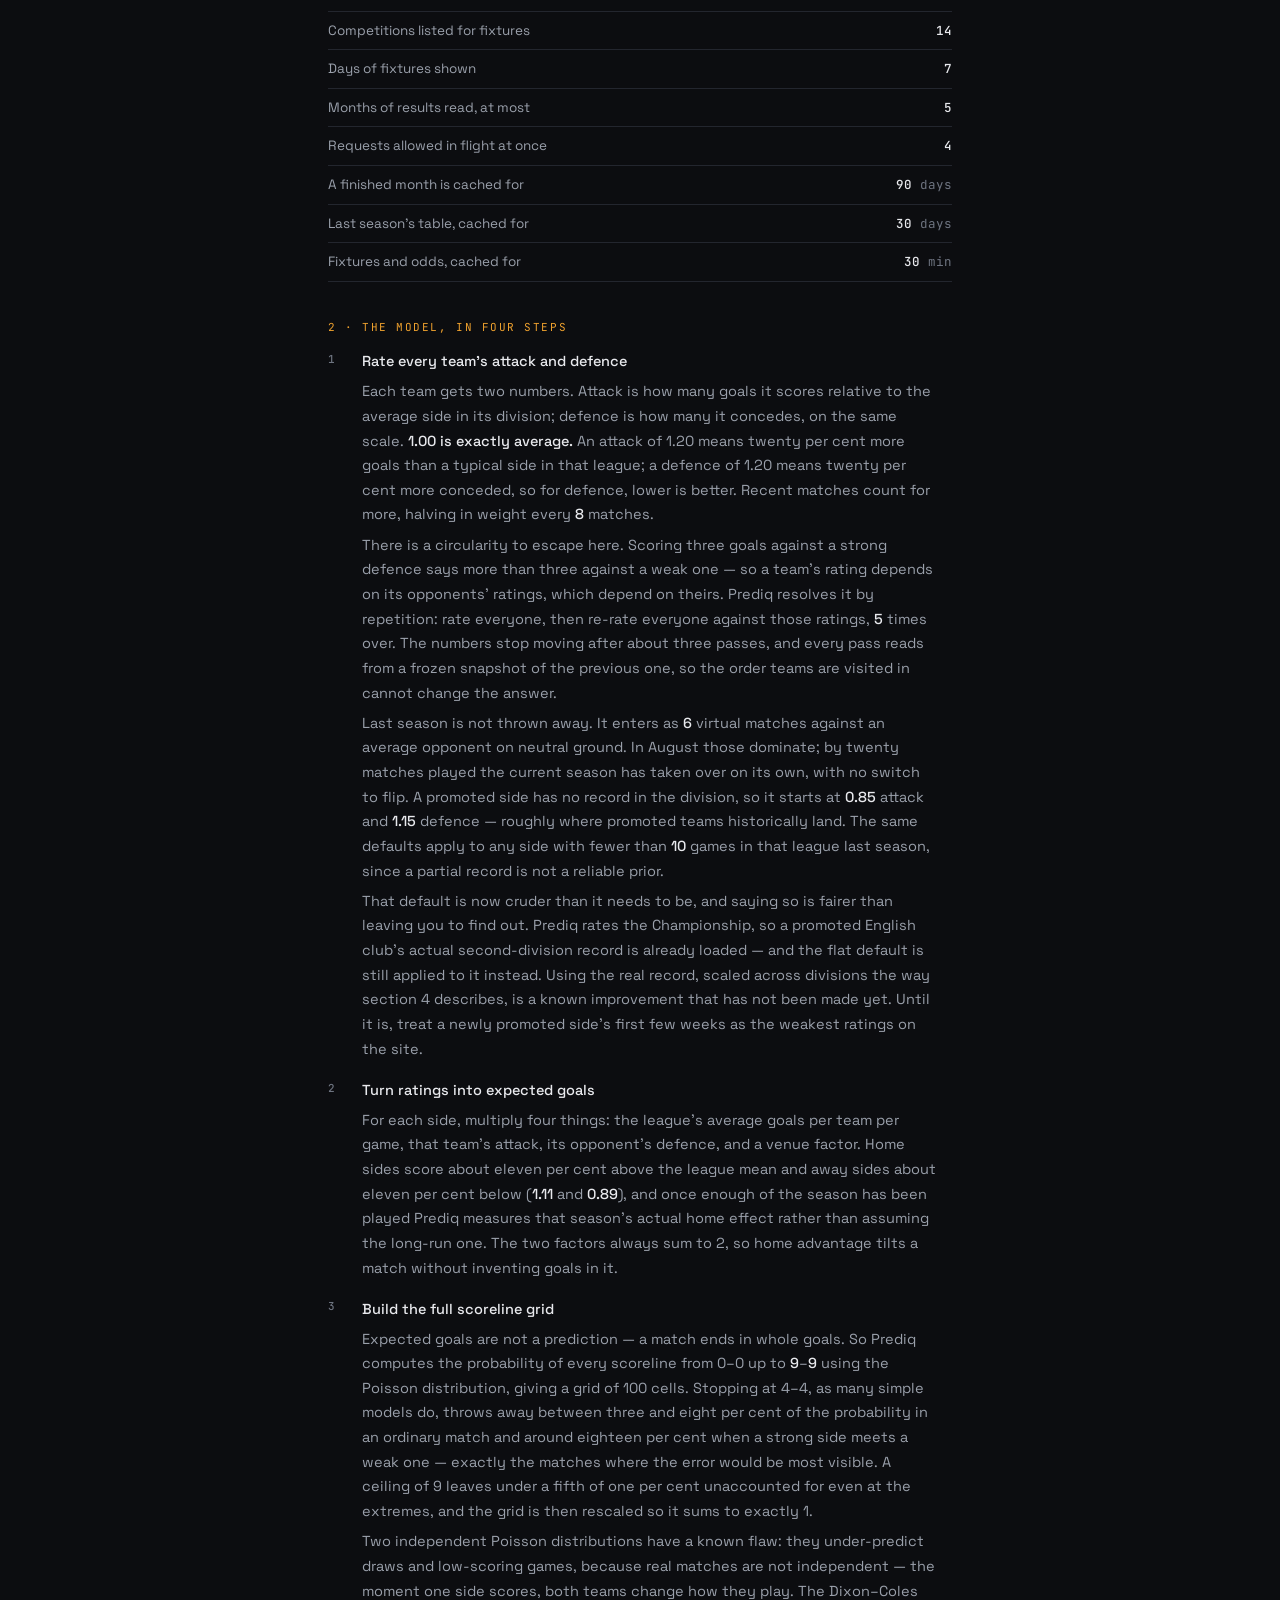
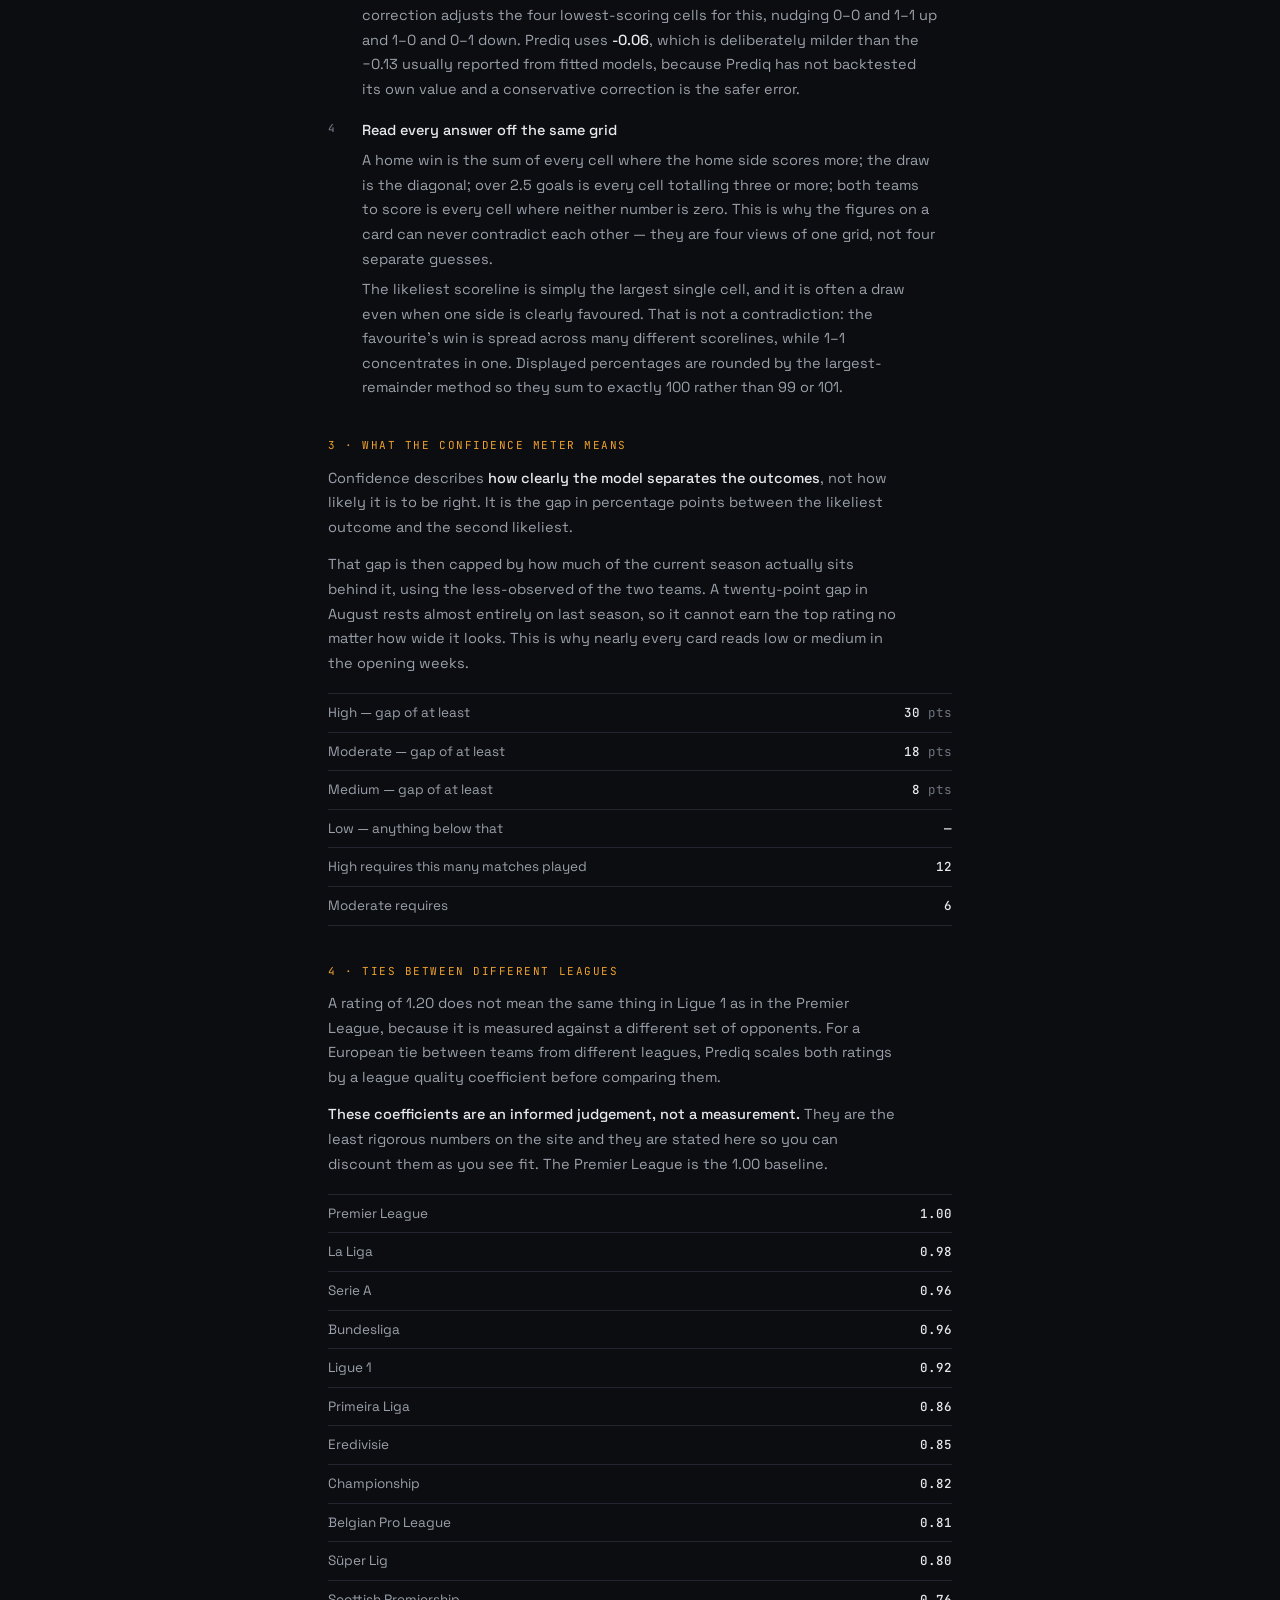
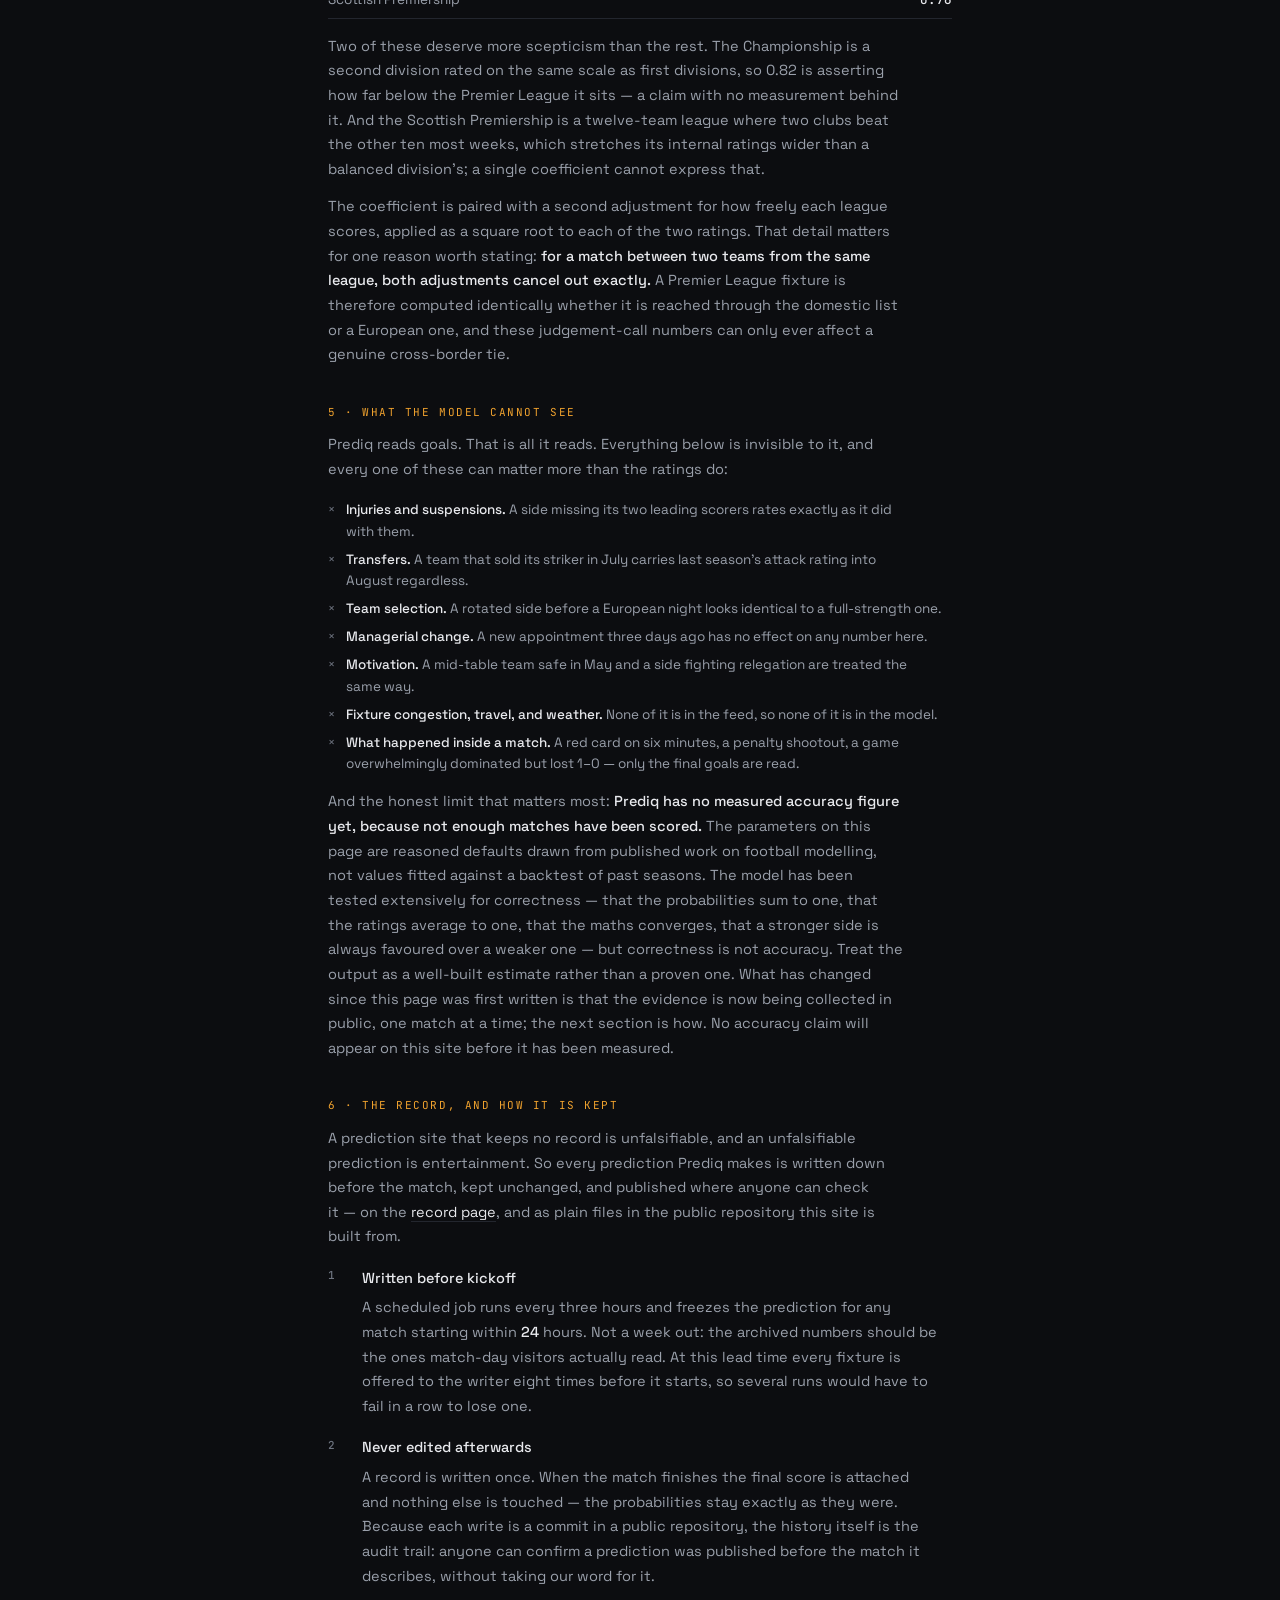
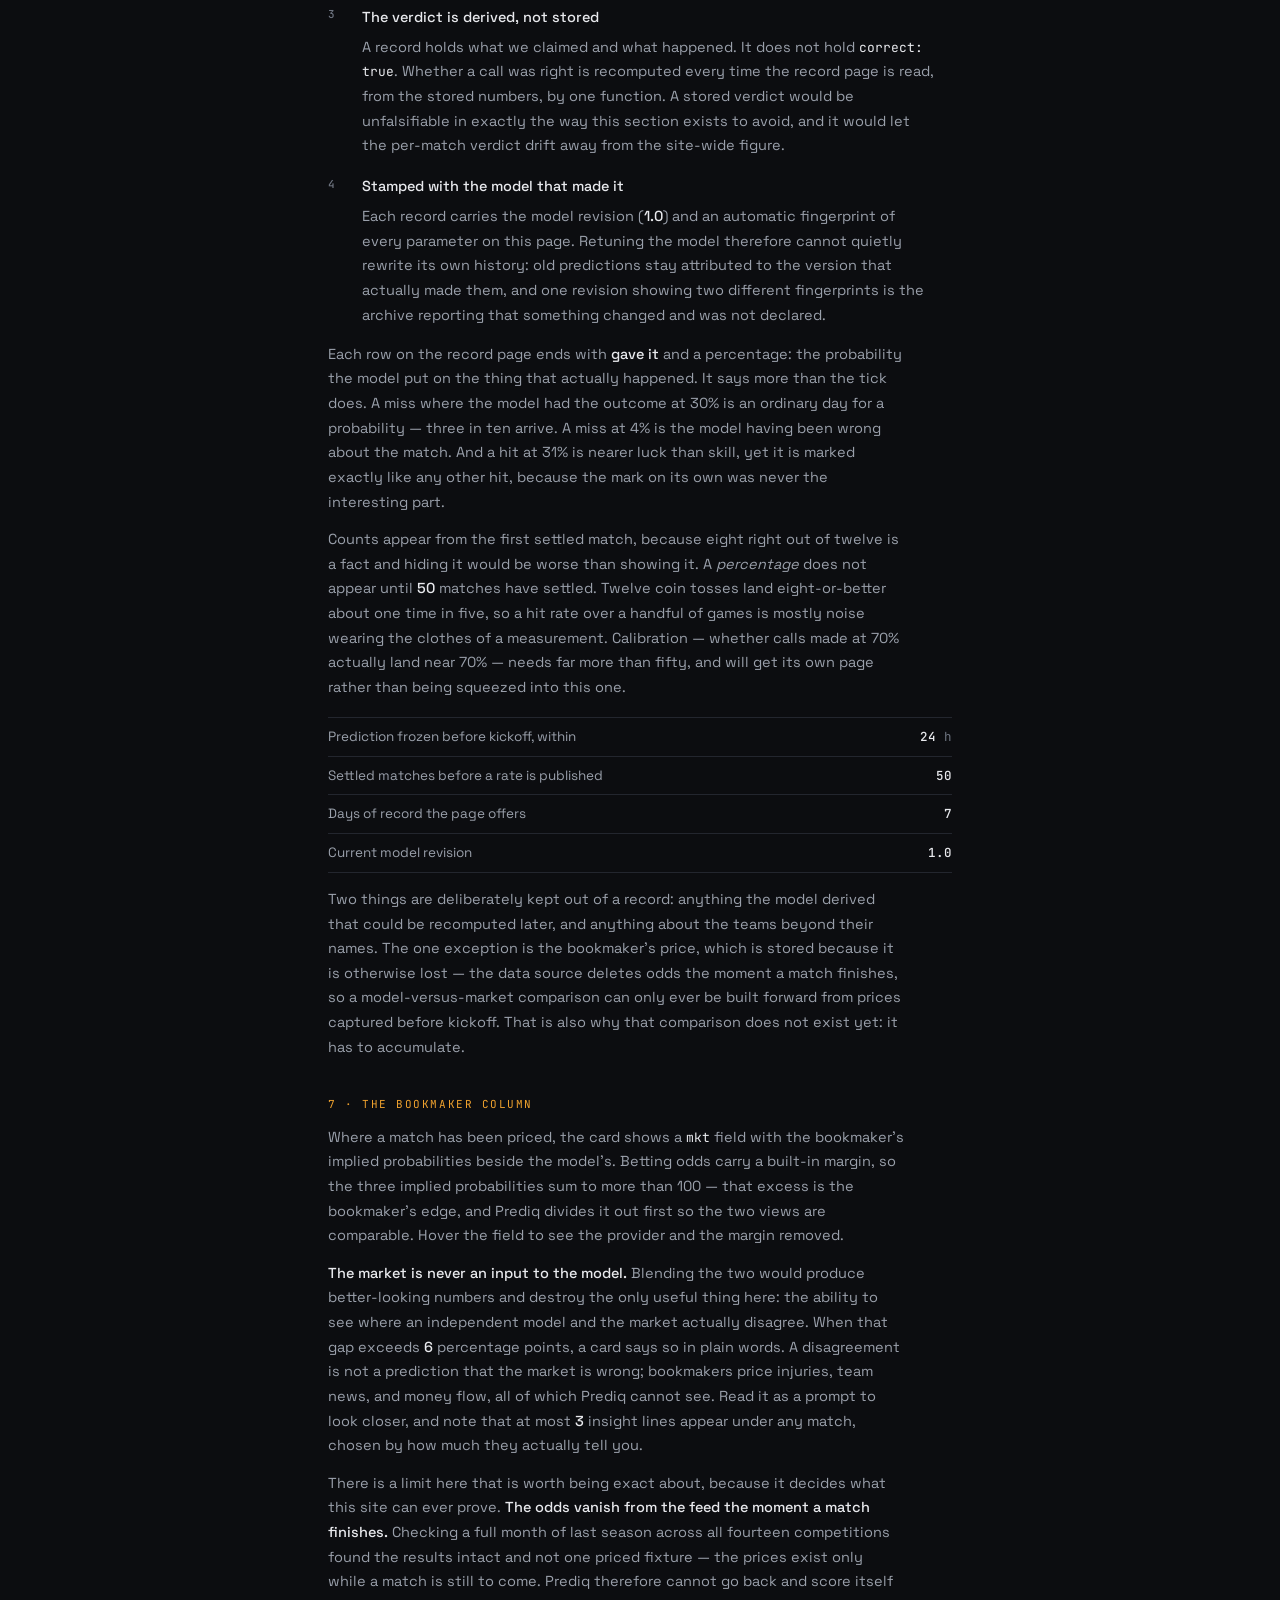
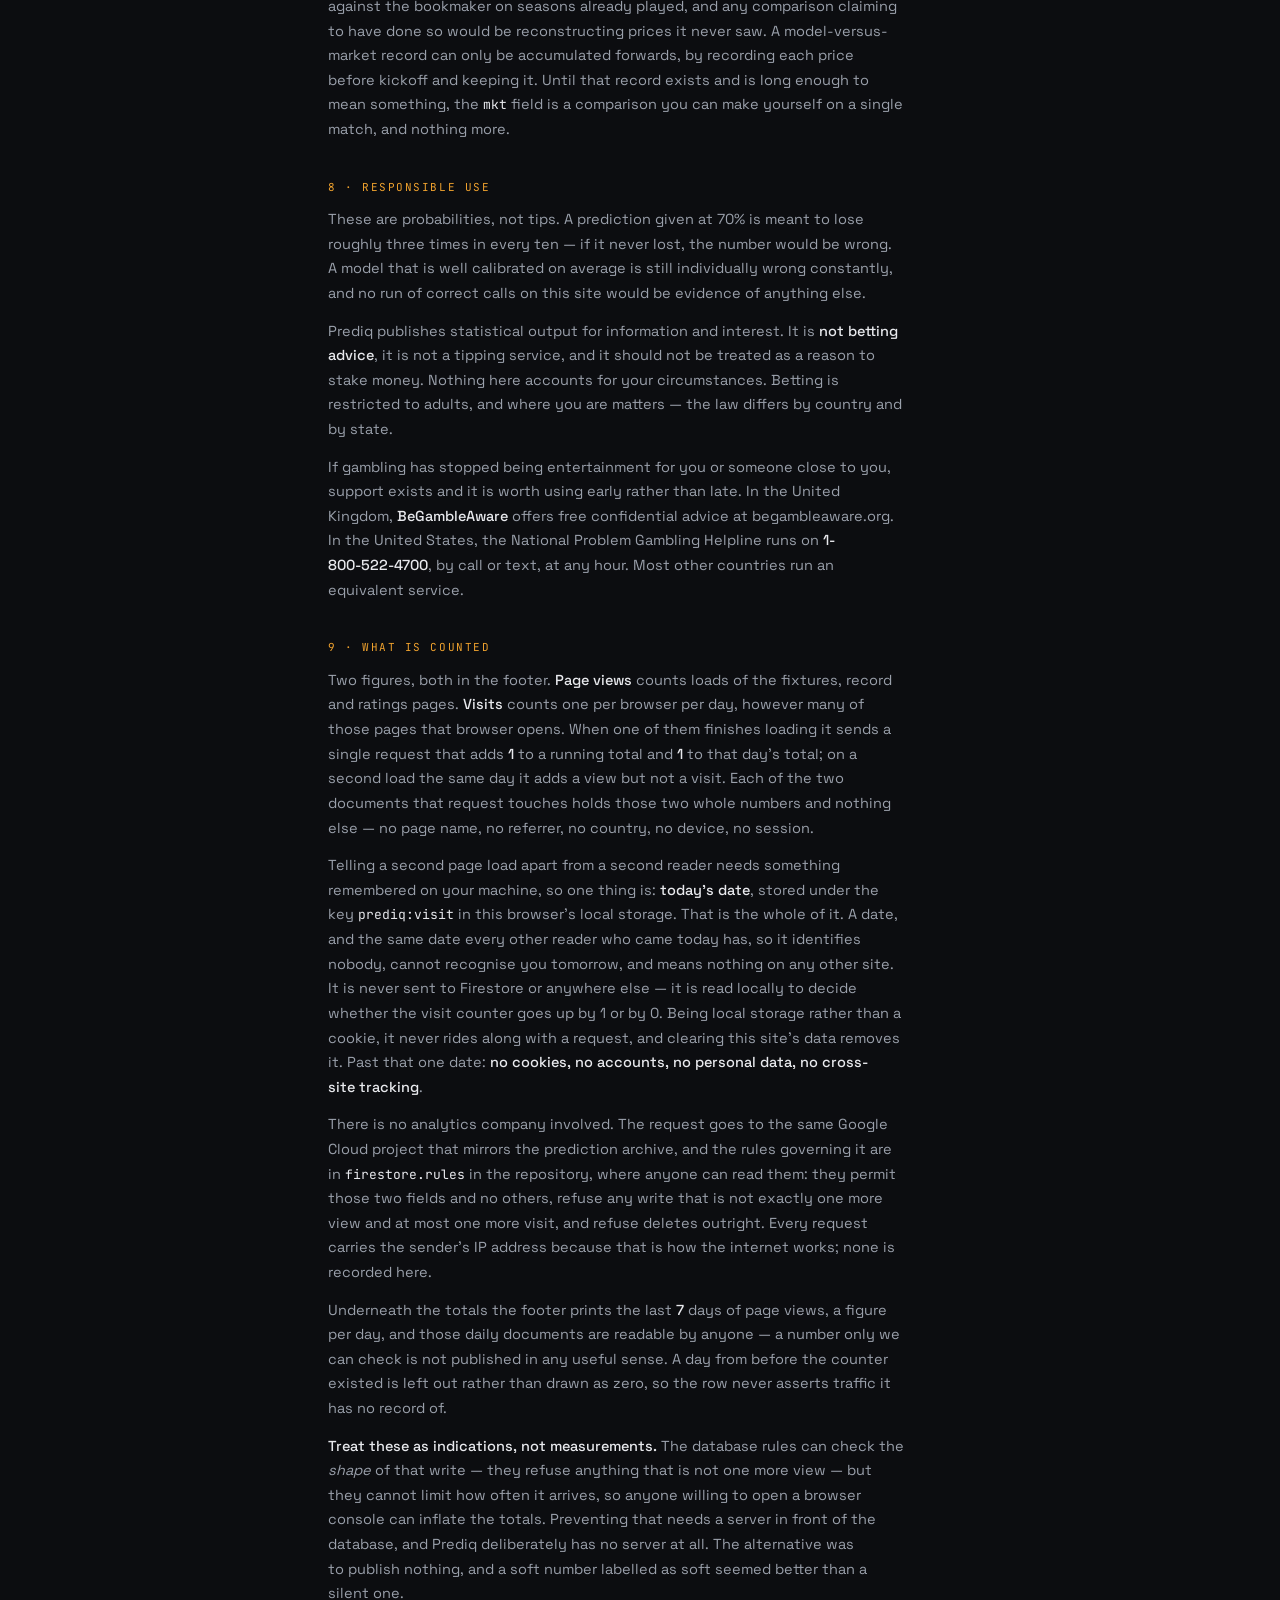
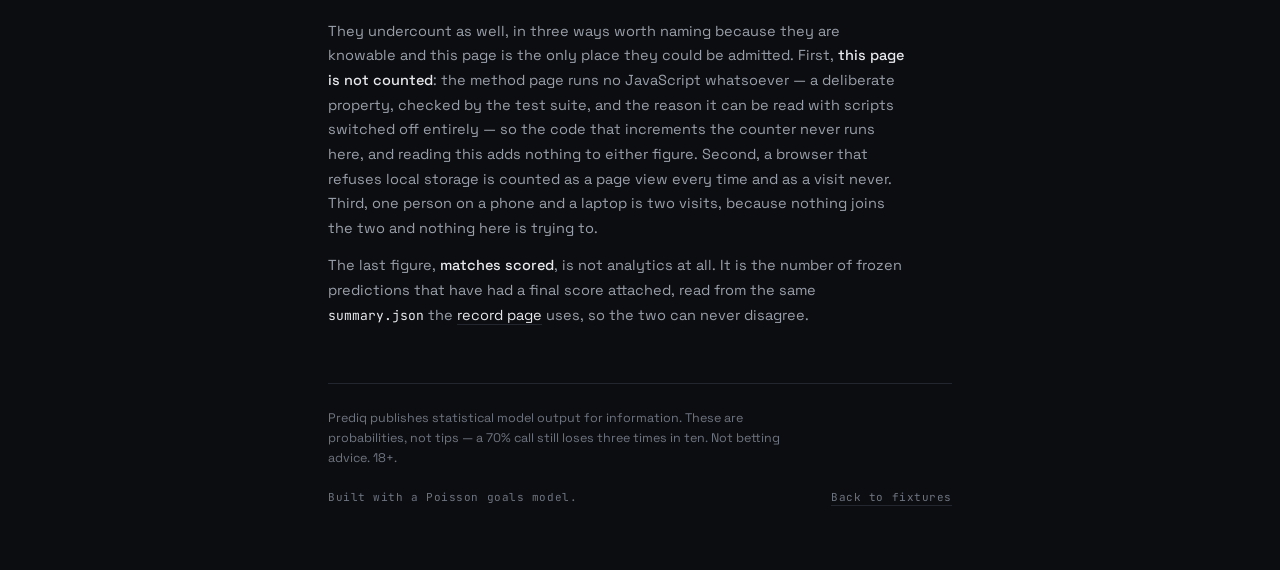
==== commit 1fc1f02a: "Count visits and page views in the footer Adds a traffic strip to the footer of all four pages: visi" ====
--- a/method.html
+++ b/method.html
@@ -58,9 +58,14 @@
 
       <p class="copy">
         Everything is computed in your browser the moment you open the page.
-        There is no Prediq server, no database, no account, and nothing recorded
-        about you. Close the tab and nothing of yours persists except a cache
-        you can clear.
+        There is no Prediq server, no account, and nothing describing you is
+        recorded anywhere. Two things qualify that rather than contradict it, and
+        both have a section of their own: the settled record is kept in a
+        database, because a prediction nobody wrote down before kickoff is not a
+        prediction (<a href="#record">section 6</a>), and the footer counts visits
+        and page loads (<a href="#counted">section 9</a>). Close the tab and
+        nothing of yours persists except a cache you can clear and one date this
+        browser keeps so that it is not counted twice in a day.
       </p>
       <p class="copy">
         Match data comes from ESPN's public football endpoints. For each of the
@@ -546,6 +551,80 @@
       </p>
     </section>
 
+    <!-- ================= 9. WHAT IS COUNTED ================= -->
+    <section class="sec" id="counted">
+      <h2 class="sec-h">9 &middot; What is counted</h2>
+
+      <p class="copy">
+        Two figures, both in the footer. <b>Page views</b> counts loads of the
+        fixtures, record and ratings pages. <b>Visits</b> counts one per browser
+        per day, however many of those pages that browser opens. When one of them
+        finishes loading it sends a single request that adds <b>1</b> to a running
+        total and <b>1</b> to that day's total; on a second load the same day it
+        adds a view but not a visit. Each of the two documents that request
+        touches holds those two whole numbers and nothing else &mdash; no page
+        name, no referrer, no country, no device, no session.
+      </p>
+      <p class="copy">
+        Telling a second page load apart from a second reader needs something
+        remembered on your machine, so one thing is: <b>today's date</b>, stored
+        under the key <code>prediq:visit</code> in this browser's local storage.
+        That is the whole of it. A date, and the same date every other reader who
+        came today has, so it identifies nobody, cannot recognise you tomorrow,
+        and means nothing on any other site. It is never sent to Firestore or
+        anywhere else &mdash; it is read locally to decide whether the visit
+        counter goes up by 1 or by 0. Being local storage rather than a cookie, it
+        never rides along with a request, and clearing this site's data removes
+        it. Past that one date: <b>no cookies, no accounts, no personal data, no
+        cross-site tracking</b>.
+      </p>
+      <p class="copy">
+        There is no analytics company involved. The request goes to the same
+        Google Cloud project that mirrors the prediction archive, and the rules
+        governing it are in <code>firestore.rules</code> in the repository, where
+        anyone can read them: they permit those two fields and no others, refuse
+        any write that is not exactly one more view and at most one more visit,
+        and refuse deletes outright. Every request carries the sender's IP address
+        because that is how the internet works; none is recorded here.
+      </p>
+      <p class="copy">
+        Underneath the totals the footer prints the last
+        <b data-cfg="VITALS_DAYS">7</b> days of page views, a figure per day, and
+        those daily documents are readable by anyone &mdash; a number only we can
+        check is not published in any useful sense. A day from before the counter
+        existed is left out rather than drawn as zero, so the row never asserts
+        traffic it has no record of.
+      </p>
+      <p class="copy">
+        <b>Treat these as indications, not measurements.</b> The database rules
+        can check the <em>shape</em> of that write &mdash; they refuse anything
+        that is not one more view &mdash; but they cannot limit how often it
+        arrives, so anyone willing to open a browser console can inflate the
+        totals. Preventing that needs a server in front of the database, and
+        Prediq deliberately has no server at all. The alternative was to publish
+        nothing, and a soft number labelled as soft seemed better than a silent
+        one.
+      </p>
+      <p class="copy">
+        They undercount as well, in three ways worth naming because they are
+        knowable and this page is the only place they could be admitted. First,
+        <b>this page is not counted</b>: the method page runs no JavaScript
+        whatsoever &mdash; a deliberate property, checked by the test suite, and
+        the reason it can be read with scripts switched off entirely &mdash; so
+        the code that increments the counter never runs here, and reading this
+        adds nothing to either figure. Second, a browser that refuses local
+        storage is counted as a page view every time and as a visit never. Third,
+        one person on a phone and a laptop is two visits, because nothing joins
+        the two and nothing here is trying to.
+      </p>
+      <p class="copy">
+        The last figure, <b>matches scored</b>, is not analytics at all. It is the
+        number of frozen predictions that have had a final score attached, read
+        from the same <code>summary.json</code> the
+        <a href="record.html">record page</a> uses, so the two can never disagree.
+      </p>
+    </section>
+
   </main>
 
   <footer class="foot">
@@ -558,6 +637,20 @@
       <span>Built with a Poisson goals model.</span>
       <a href="index.html">Back to fixtures</a>
     </p>
+
+    <!-- Both filled in by vitals.js: visits, page views and matches scored on
+         the first line, the last week of daily traffic on the second. Either
+         stays empty if its request fails, and both stay empty wherever no script
+         runs -- the stylesheet hides an empty row, so the footer closes up
+         rather than leaving a band of whitespace. That is also what method.html
+         does permanently, since it loads no script and so counts nothing,
+         including itself.
+
+         Leave the tags empty exactly as written: CSS `:empty` treats
+         whitespace as content, so a newline between them would defeat the rule
+         that hides them. -->
+    <p class="foot-vitals" id="vitals"></p>
+    <p class="foot-days" id="vitals-days"></p>
   </footer>
 
 </div>
--- a/assets/css/style.css
+++ b/assets/css/style.css
@@ -1,9 +1,16 @@
 /* ==========================================================================
    Prediq — stylesheet
-   Order: tokens → reset → layout → masthead → status → match card → form strip
-          → outcomes → readout → insights → day dividers → blank card
-          → notices → skeleton → method page → ratings table → footer
-          → responsive → reduced motion
+
+   Sections, in order. Kept accurate because h1 checks it against the section
+   headers below — a list of contents that has drifted from its contents is
+   worse than none, since it is trusted for exactly as long as it takes someone
+   to act on it. (It had already lost "the record" before that check existed.)
+
+   Order: Design tokens → Reset → Layout → The bar → Status strip → Match card
+          → Recent form strip → Outcome rows → Readout: confidence + markets
+          → Insights → Day dividers → Fixtures with no prediction → Notices
+          → Loading skeleton → Method page → Ratings table → The fixture pager
+          → The record → Footer → Responsive → Reduced motion
    ========================================================================== */
 
 /* --- 1. Design tokens ---------------------------------------------------- */
@@ -884,14 +891,22 @@
 .rt.is-skeleton .rt-row:hover { background: none; }
 
 /* The scale switch. Amber is reserved for data, so the selected side is marked
-   by weight and a raised background rather than by the accent. */
-.toggle {
+   by weight and a raised background rather than by the accent.
+
+   The frame is shared with the fixture pager in section 17: one hairline border,
+   square-cornered children clipped by the parent's radius. Grouped here rather
+   than written out twice — two near-identical blocks are how a border ends up
+   1px on one control and 2px on the other, and they are meant to read as the
+   same kind of thing. Spacing is not shared: each sits under something
+   different, so each sets its own margin below. */
+.toggle,
+.pager {
   display: inline-flex;
-  margin-top: 1.75rem;
   border: 1px solid var(--line);
   border-radius: var(--radius);
   overflow: hidden;
 }
+.toggle { margin-top: 1.75rem; }
 .toggle-b {
   margin: 0;
   padding: 0.45rem 0.9rem;
@@ -914,7 +929,7 @@
 
 /* Seven day tabs have to fit a 42rem page, so they are narrower than the
    two-item scale switch: less horizontal padding, and the weekday drops out
-   under 34rem (see section 19).
+   under 34rem (see section 20).
 
    Named for what they are rather than for the page they started on: the fixtures
    list and the record share one strip, and a class called .lg-tab on the
@@ -952,7 +967,93 @@
 .daytab.is-today .daytab-wd { color: var(--dim); font-weight: 500; }
 .daytab.is-on.is-today .daytab-wd { color: var(--text); }
 
-/* --- 17. The record ------------------------------------------------------
+/* --- 17. The fixture pager -----------------------------------------------
+   Under the last card of the page: a back chevron, a count, a forward chevron.
+
+   The frame is the scale switch's, grouped with it in section 16 rather than
+   restated here. Deliberately, and not out of laziness: the day strip and the
+   pager are the only two controls on the fixtures page, they are the same kind
+   of thing — pick which matches to look at — and giving the second one a look of
+   its own would imply it did something different in kind.
+
+   Left-aligned, sharing the strip's left edge rather than centred under the
+   list. The two controls then line up vertically with each other, one at the top
+   of the list and one at the bottom, which is a true description of what they
+   are. A centred pager would be the only centred element on the site.
+--------------------------------------------------------------------------- */
+.pager {
+  /* `align-self`, and it is not optional. .fixtures is a column flex container,
+     which blockifies its children: the inherited `inline-flex` alone is ignored
+     there and the pill stretches the full width of the page, hairline border and
+     all, with the count marooned beside a chevron at the far left. Shrink to fit
+     and sit at the leading edge. */
+  align-self: flex-start;
+  align-items: stretch;   /* so the label's dividers run the full height */
+  /* Small because it is not the whole gap: .fixtures already puts 1.25rem
+     between its children, so this reads as 2.25rem under the last card. */
+  margin-top: 1rem;
+}
+
+/* Mostly .toggle-b, but not shared with it: that button holds mono text and this
+   one holds a 15px drawing, so the padding, the typography and the disabled
+   state all differ. Only the frame above is genuinely the same. */
+.pager-b {
+  display: flex;
+  align-items: center;
+  margin: 0;
+  padding: 0.45rem 0.85rem;
+  background: none;
+  border: 0;
+  color: var(--mute);
+  cursor: pointer;
+  transition: color 0.15s ease, background 0.15s ease;
+}
+.pager-b:hover:not(:disabled) { color: var(--text); background: var(--line); }
+
+/* The end of the list is shown, not removed. A chevron that vanishes on the last
+   page changes the pill's width and slides the count sideways, which reads as
+   the control having broken rather than as having run out of matches. Disabled
+   is also the accessible answer: the button keeps its place and announces itself
+   as unavailable instead of disappearing from under the reader's cursor.
+
+   Receding to exactly the border colour is the point — an arrow that has become
+   part of the frame is inert at a glance. It fails colour contrast against the
+   page, which is correct here and should not be "fixed": WCAG exempts inactive
+   controls, and the whole job of this state is to not look pressable. */
+.pager-b:disabled { color: var(--line); cursor: default; }
+
+/* Geometry comes from dom.js; everything presentational is here, because these
+   are CSS properties on SVG and not attributes. `fill: none` is load-bearing —
+   a path fills black by default, so without it each chevron renders as a solid
+   wedge rather than a stroked arrow. */
+.pager-i {
+  width: 15px;
+  height: 15px;
+  fill: none;
+  stroke: currentColor;
+  stroke-width: 2;
+  stroke-linecap: round;
+  stroke-linejoin: round;
+}
+
+/* "6–10 of 23". The count is why the pager can be trusted: it says how much list
+   there is, which the endlessly scrolling version never did.
+   Tabular figures, and after the font shorthand rather than before it — `font`
+   resets font-variant-numeric, so the other order silently drops them and the
+   pill twitches by a pixel or two on every press. */
+.pager-n {
+  display: flex;
+  align-items: center;
+  padding: 0 0.9rem;
+  border-left: 1px solid var(--line);
+  border-right: 1px solid var(--line);
+  color: var(--mute);
+  font: 400 11px/1 var(--mono);
+  letter-spacing: 0.06em;
+  font-variant-numeric: tabular-nums;
+}
+
+/* --- 18. The record ------------------------------------------------------
    One row per match: what was claimed on the left, what happened on the right.
    Built as a grid rather than a table because the cells stack two deep and a
    table cell holding its own two-line block fights the row's baseline.
@@ -1140,7 +1241,7 @@
 .lg-row.is-skeleton { pointer-events: none; }
 .lg-row.is-skeleton:hover { background: none; }
 
-/* --- 18. Footer --------------------------------------------------------- */
+/* --- 19. Footer --------------------------------------------------------- */
 .foot {
   margin-top: 3.5rem;
   padding-top: 1.5rem;
@@ -1175,7 +1276,102 @@
   border-bottom-color: var(--warm);
 }
 
-/* --- 19. Responsive ----------------------------------------------------- */
+/* The visitor strip, centred on its own line under the meta row.
+
+   It cannot live inside .foot-meta: that row is justify-content: space-between,
+   which pins its first child left and its last child right, so a third item
+   would be centred only by the accident of the other two being equally wide.
+
+   :empty is doing real work. vitals.js appends nothing when none of the figures
+   could be fetched, and on method.html — which runs no JavaScript at all — nothing
+   ever fills it in. Without this rule those pages would carry a 1.25rem margin and an
+   11px line box of empty space above the fold of the footer. The markup has to
+   stay written as <p …></p> with nothing between the tags for it to match, since
+   :empty counts whitespace as content; that is why all four pages carry the
+   element on one line and why a1 asserts they do. */
+.foot-vitals {
+  display: flex;
+  justify-content: center;
+  gap: 1.4rem;
+  flex-wrap: wrap;
+  margin-top: 1.25rem;
+  font: 400 11px/1 var(--mono);
+  /* After the shorthand, never before it: `font` resets font-variant-numeric to
+     normal, so a tabular-nums declaration above this line would be discarded and
+     the page-view count would jitter its digit widths as it grew. */
+  font-variant-numeric: tabular-nums;
+  letter-spacing: 0.05em;
+  color: var(--mute);
+}
+.foot-vitals:empty { display: none; }
+
+.foot-vitals span {
+  display: inline-flex;
+  align-items: center;
+  gap: 0.45rem;
+}
+.foot-vitals b {
+  font-weight: 500;
+  color: var(--dim);
+}
+
+/* fill: none is load-bearing, not tidiness — an SVG path fills black by default,
+   so without it these are two solid blobs on a dark panel. */
+.foot-i {
+  width: 13px;
+  height: 13px;
+  flex: none;
+  fill: none;
+  stroke: currentColor;
+  stroke-width: 2;
+  stroke-linecap: round;
+  stroke-linejoin: round;
+}
+
+/* The daily traffic row, directly under the strip.
+
+   Why a second element rather than more spans inside .foot-vitals: the two lines
+   have independent failure modes. The totals come back from the counter write;
+   the series comes from a separate read that can fail on its own, and legitimately
+   returns nothing on the first day the counter exists. Two elements means :empty
+   can hide one while the other still prints, which one flex row could not.
+
+   The gap is smaller because there are eight items rather than three. Seven days
+   plus the icon is the most that holds one line at the 42rem measure — that is
+   what sets VITALS_DAYS, and raising it wraps this into a ragged second row. */
+.foot-days {
+  display: flex;
+  justify-content: center;
+  align-items: center;
+  gap: 0.85rem;
+  flex-wrap: wrap;
+  margin-top: 0.55rem;
+  font: 400 11px/1 var(--mono);
+  font-variant-numeric: tabular-nums;   /* after the shorthand — see above */
+  letter-spacing: 0.05em;
+  color: var(--mute);
+}
+.foot-days:empty { display: none; }
+
+.foot-days span {
+  display: inline-flex;
+  align-items: center;
+  gap: 0.3rem;
+}
+
+/* <i> is the shortest tag that keeps the weekday and the figure as two
+   addressable children of the span. It is a label, not emphasis, so the italic
+   the tag would otherwise bring is turned back off. */
+.foot-days i {
+  font-style: normal;
+  color: var(--mute);
+}
+.foot-days b {
+  font-weight: 500;
+  color: var(--dim);
+}
+
+/* --- 20. Responsive ----------------------------------------------------- */
 @media (max-width: 34rem) {
   .shell { padding: calc(var(--bar-h) + 1.5rem) 1.15rem 3rem; }
   .topbar-in { padding: 0 1.15rem; }
@@ -1280,7 +1476,7 @@
   .lg-said { font-size: 11px; }
 }
 
-/* --- 20. Reduced motion ------------------------------------------------- */
+/* --- 21. Reduced motion ------------------------------------------------- */
 @media (prefers-reduced-motion: reduce) {
   /* This list is explicit rather than a blanket `* { animation: none }`, so
      every new animation has to be added here by hand. Adding one and forgetting
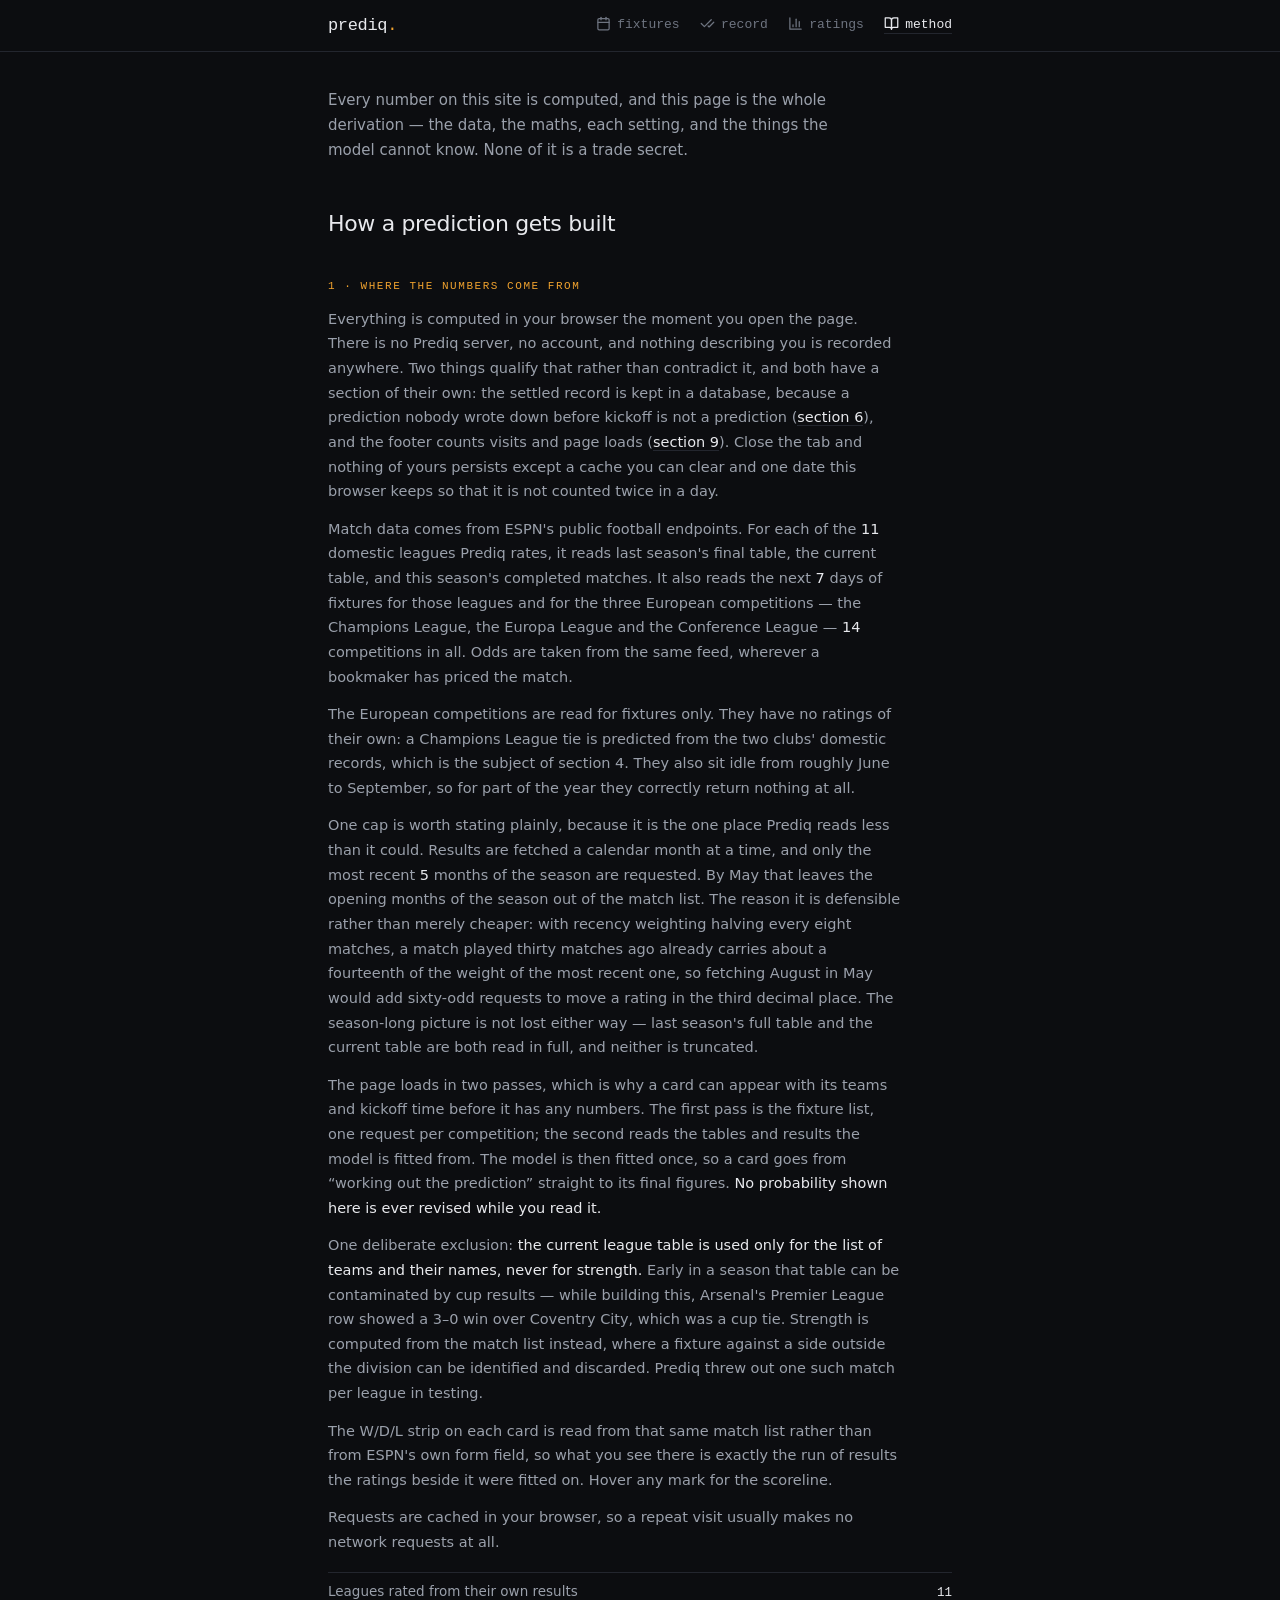
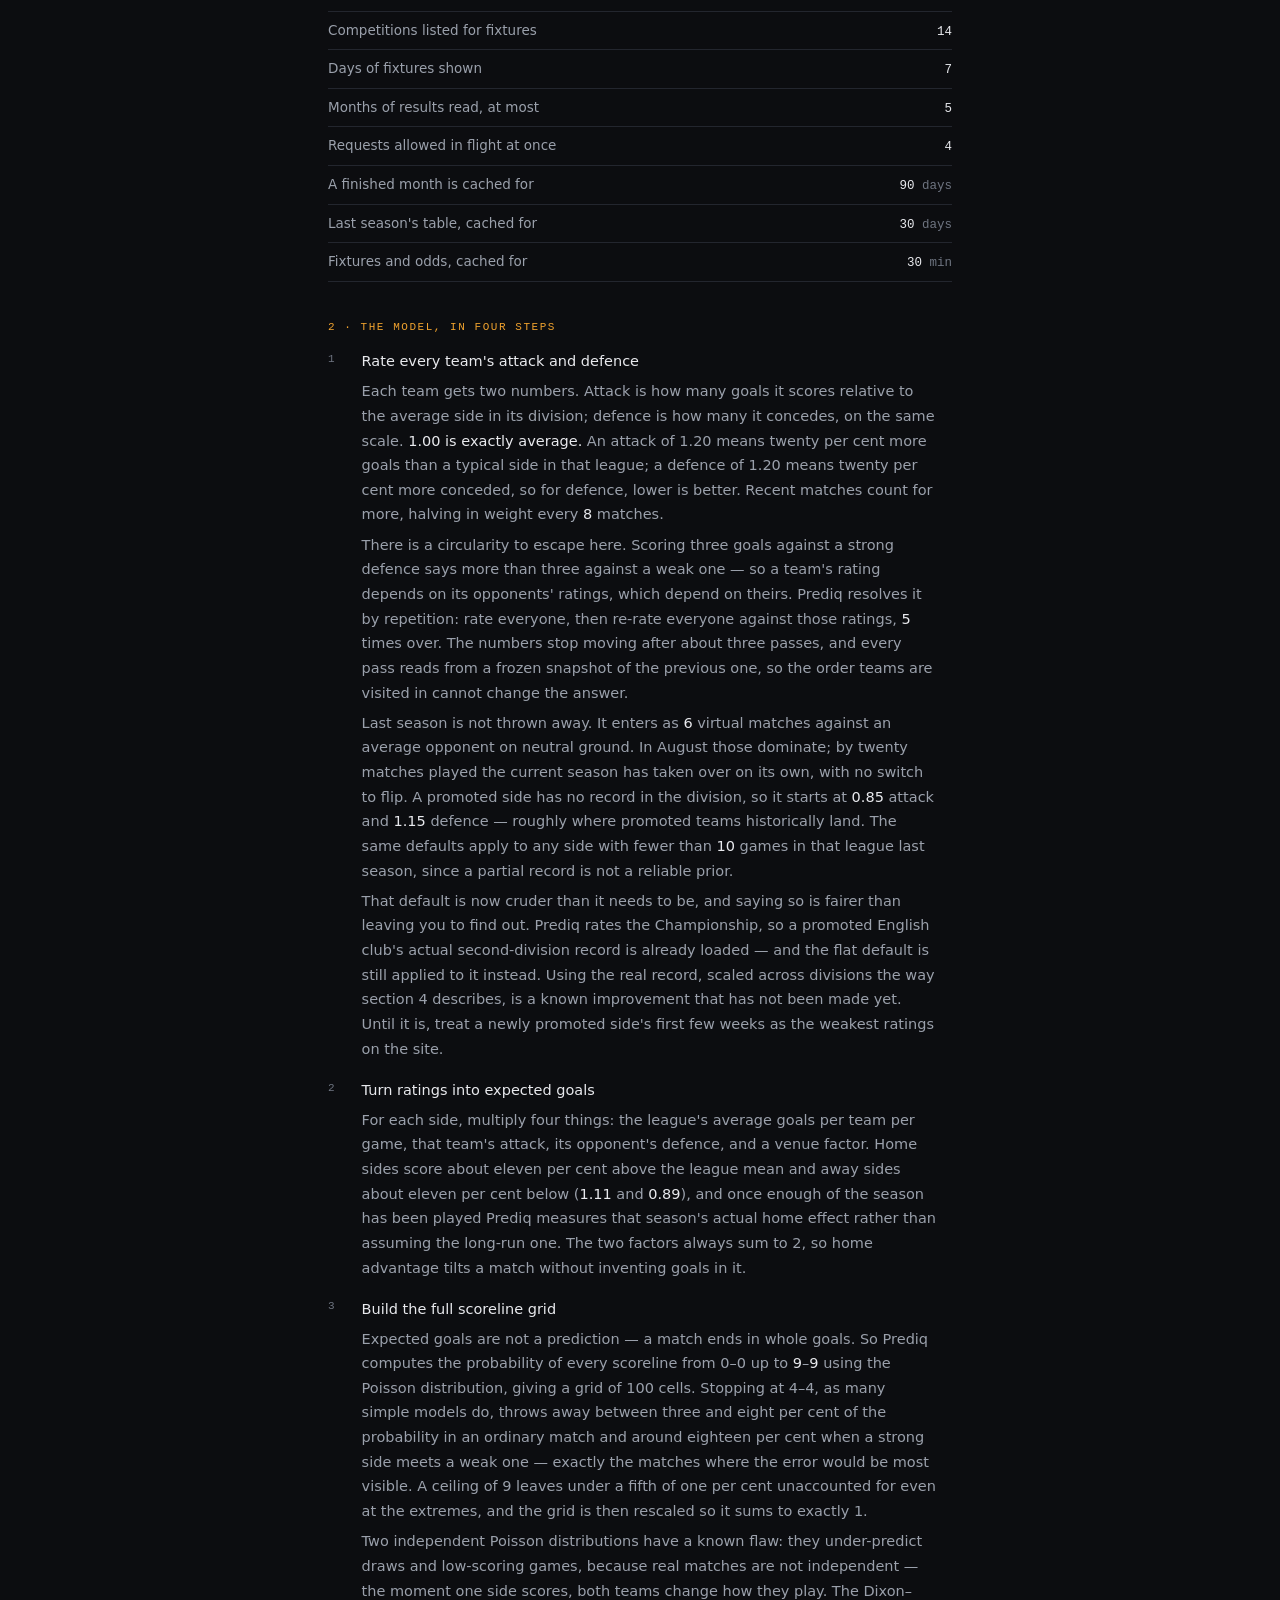
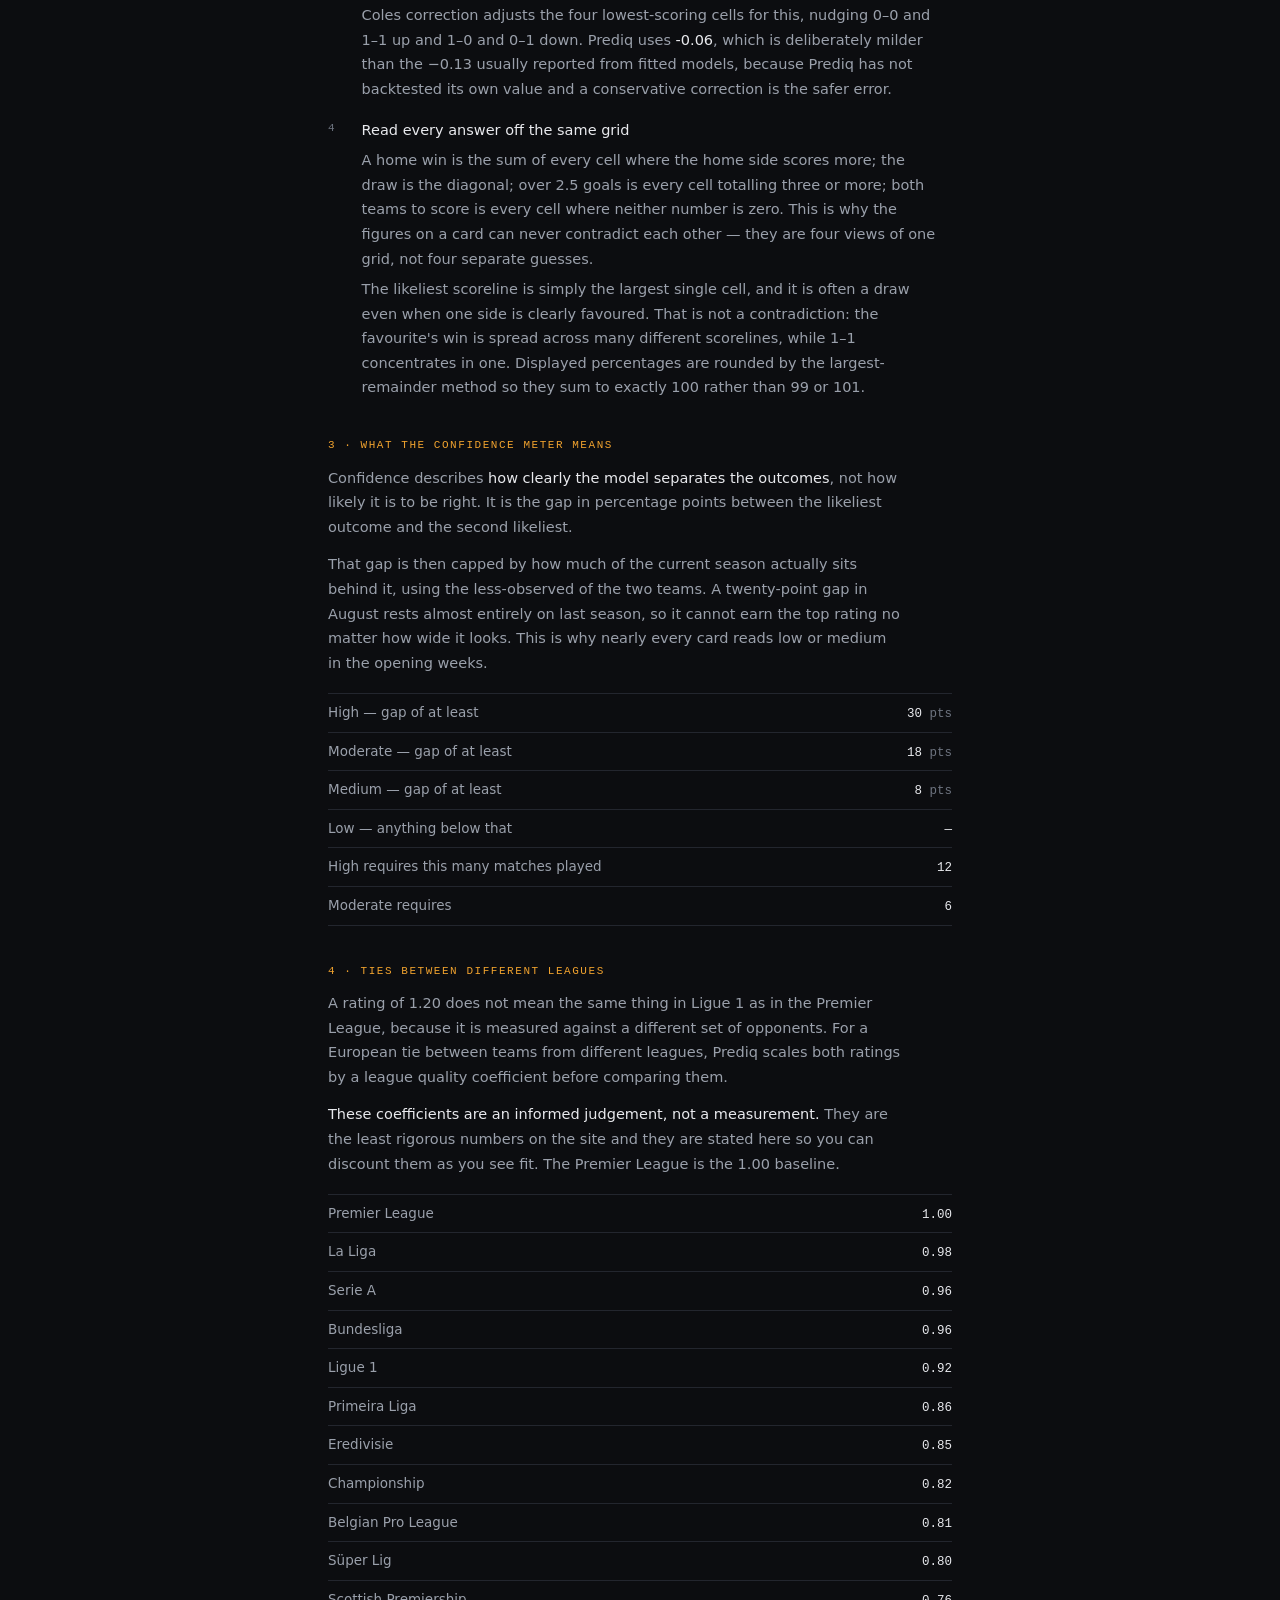
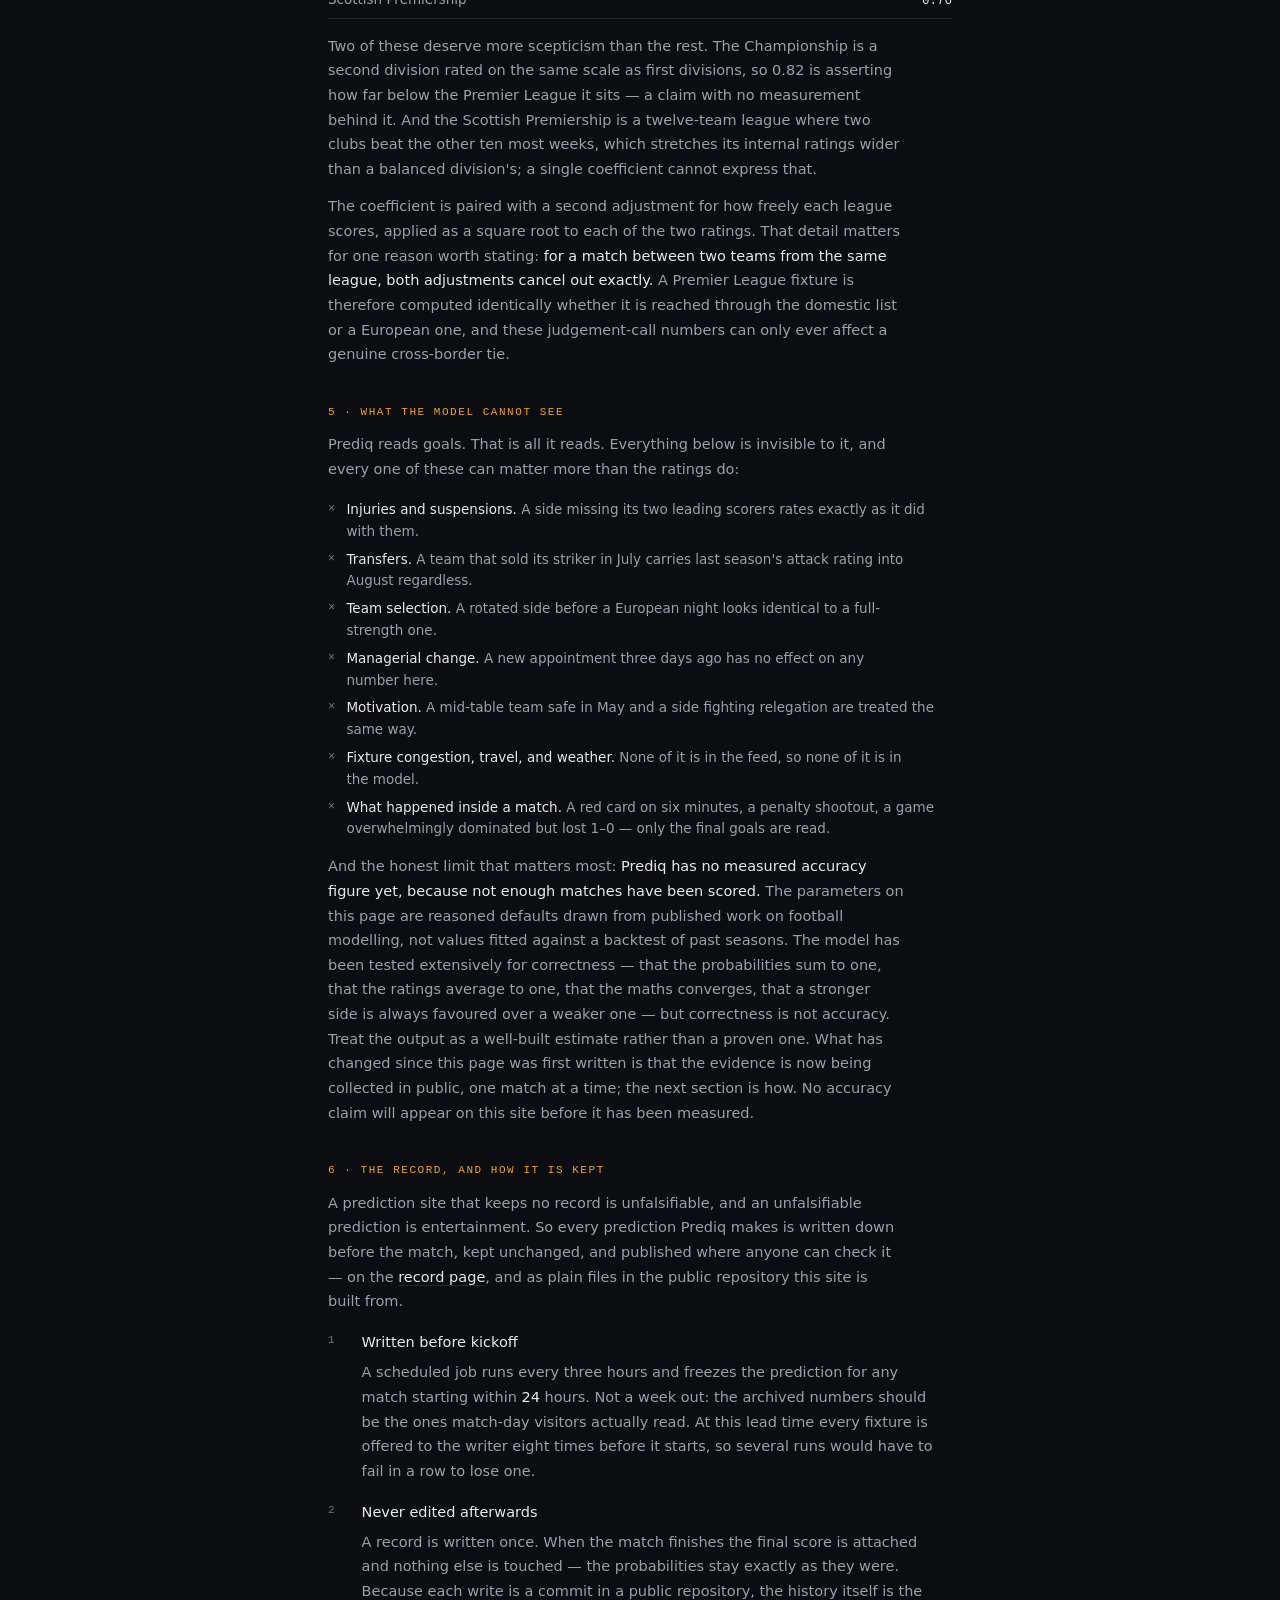
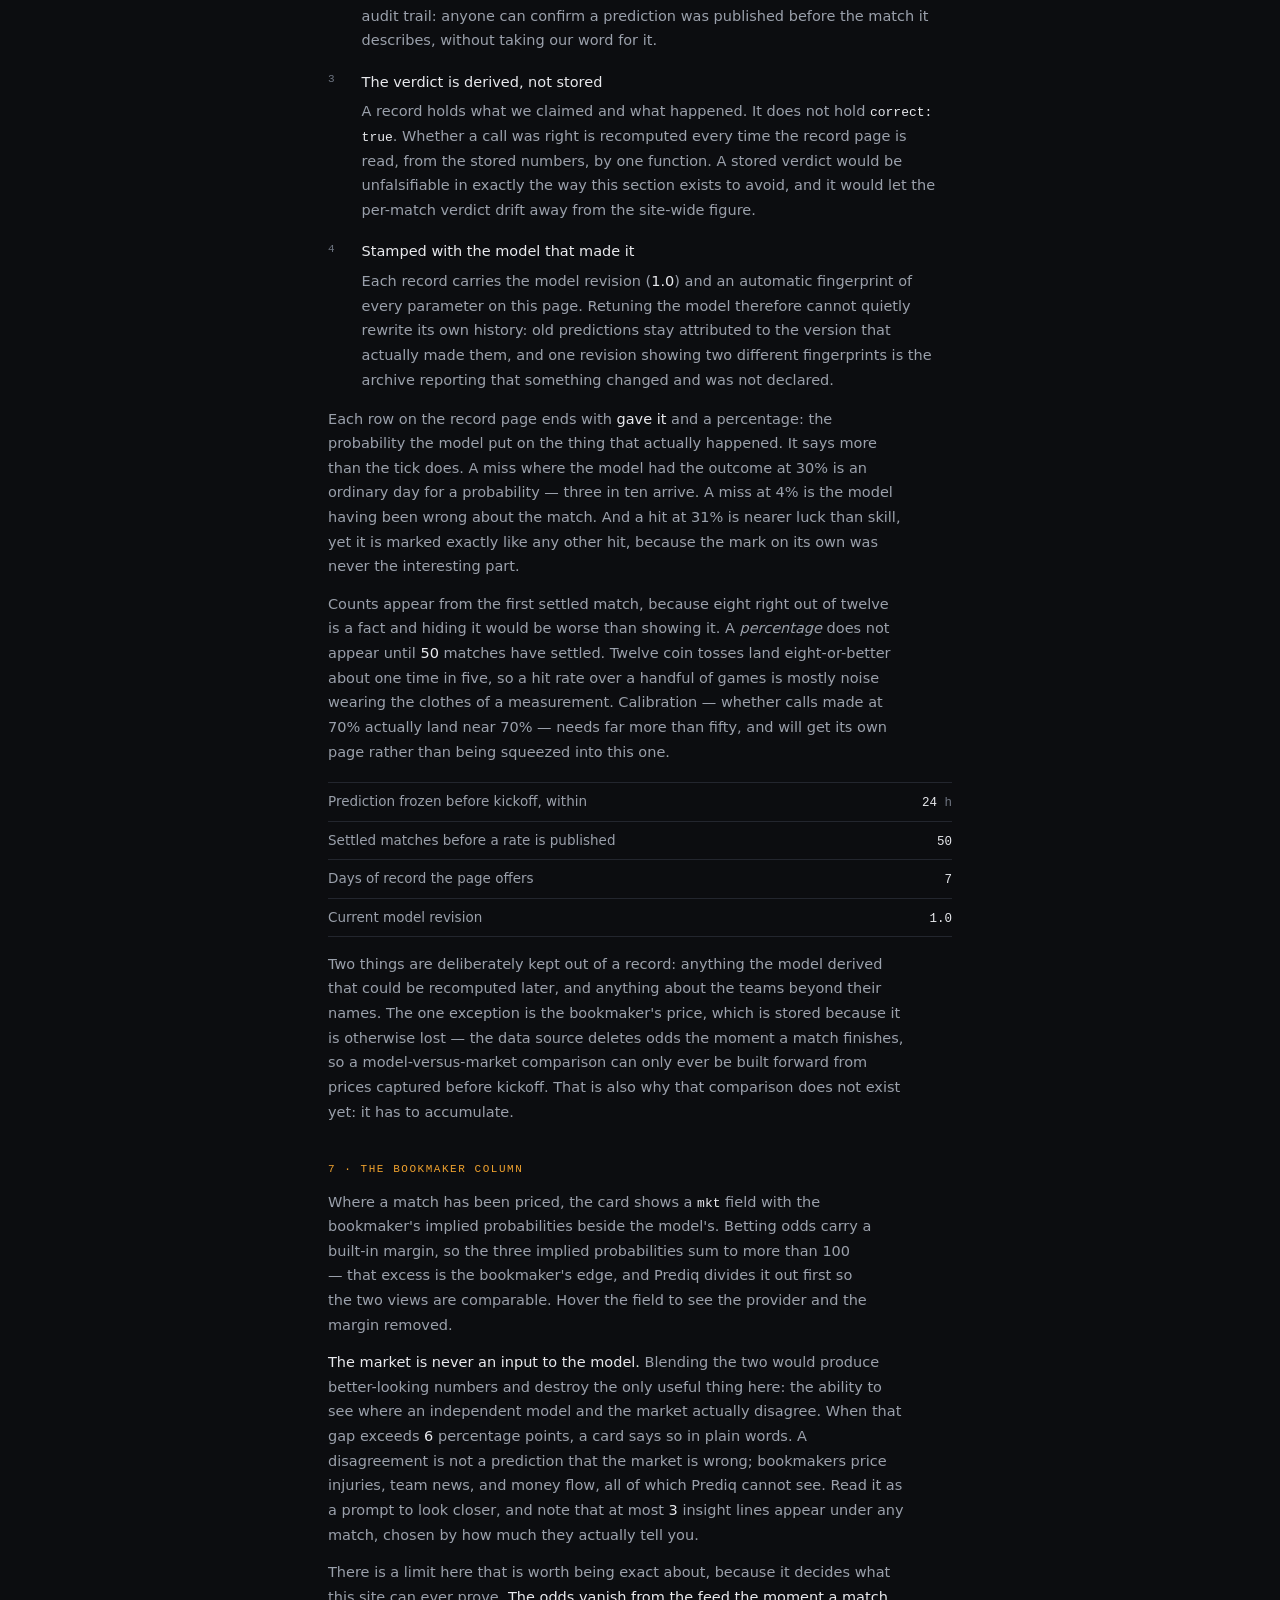
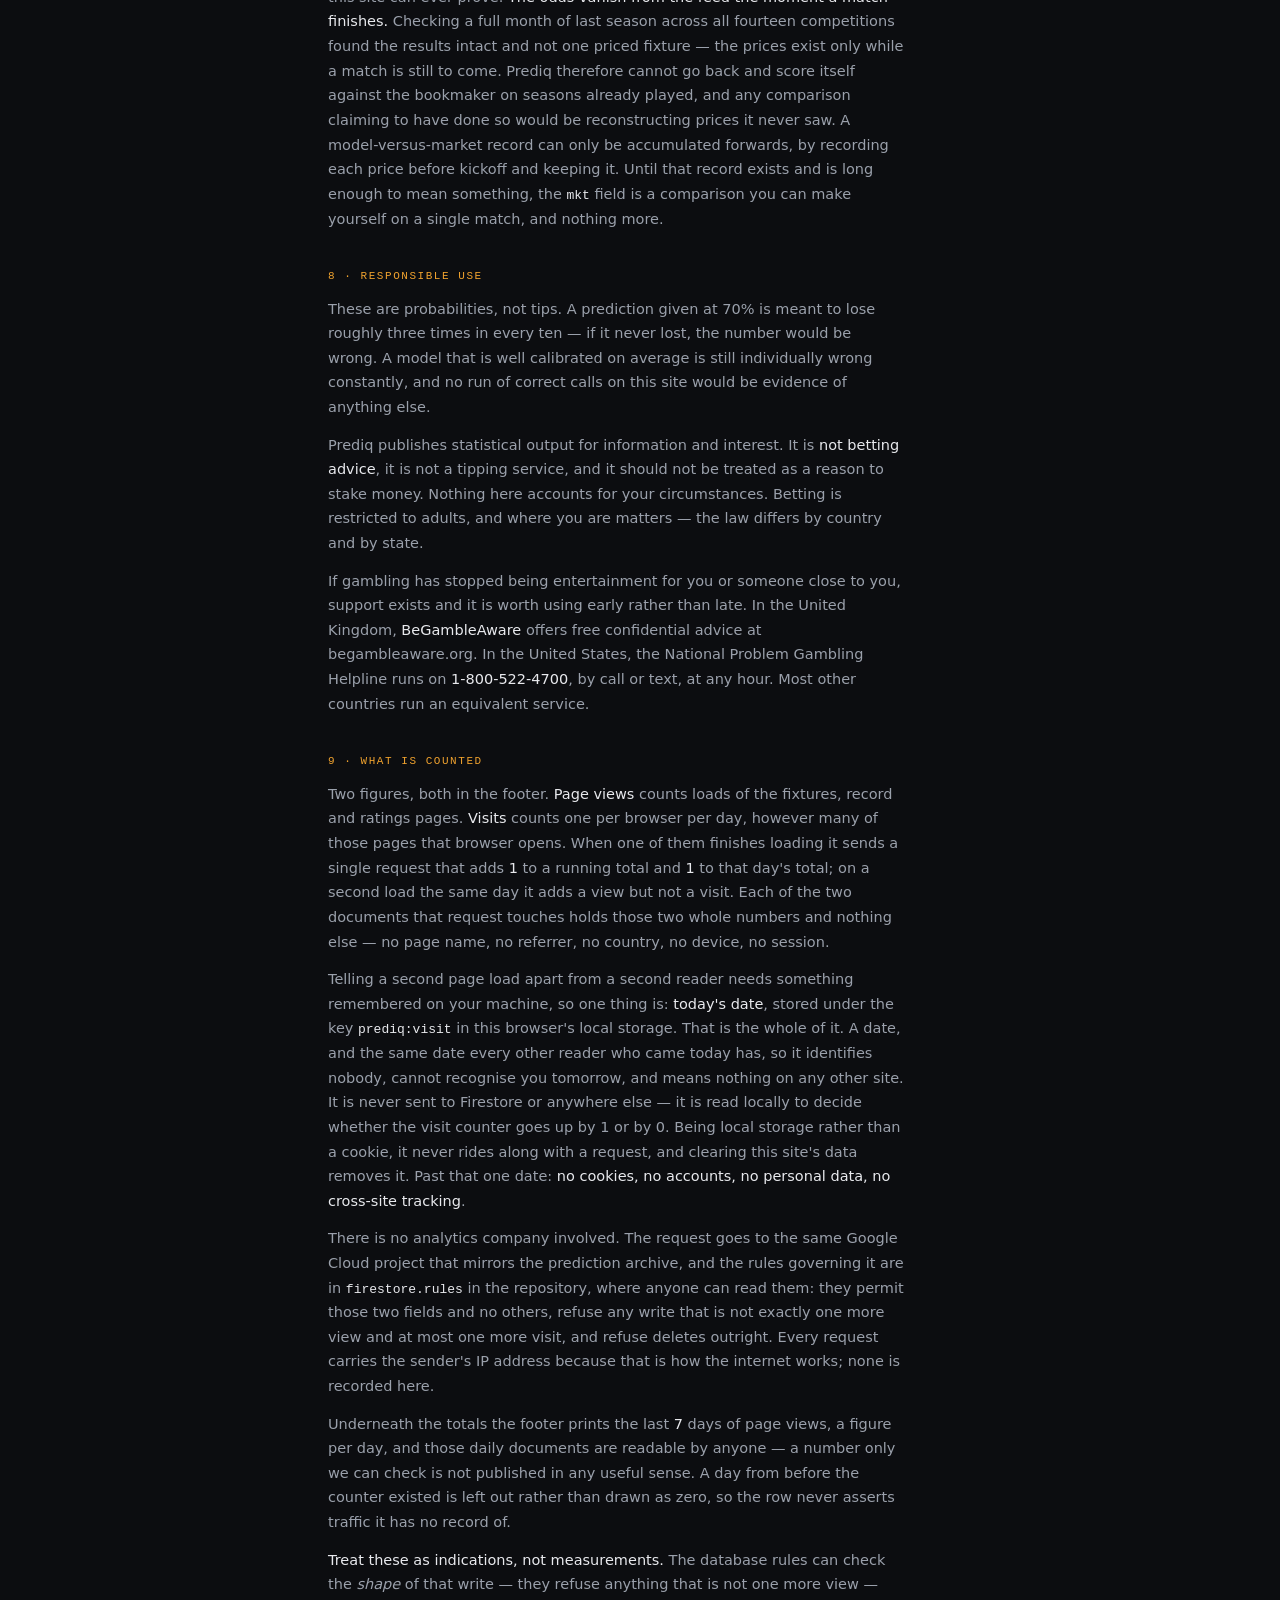
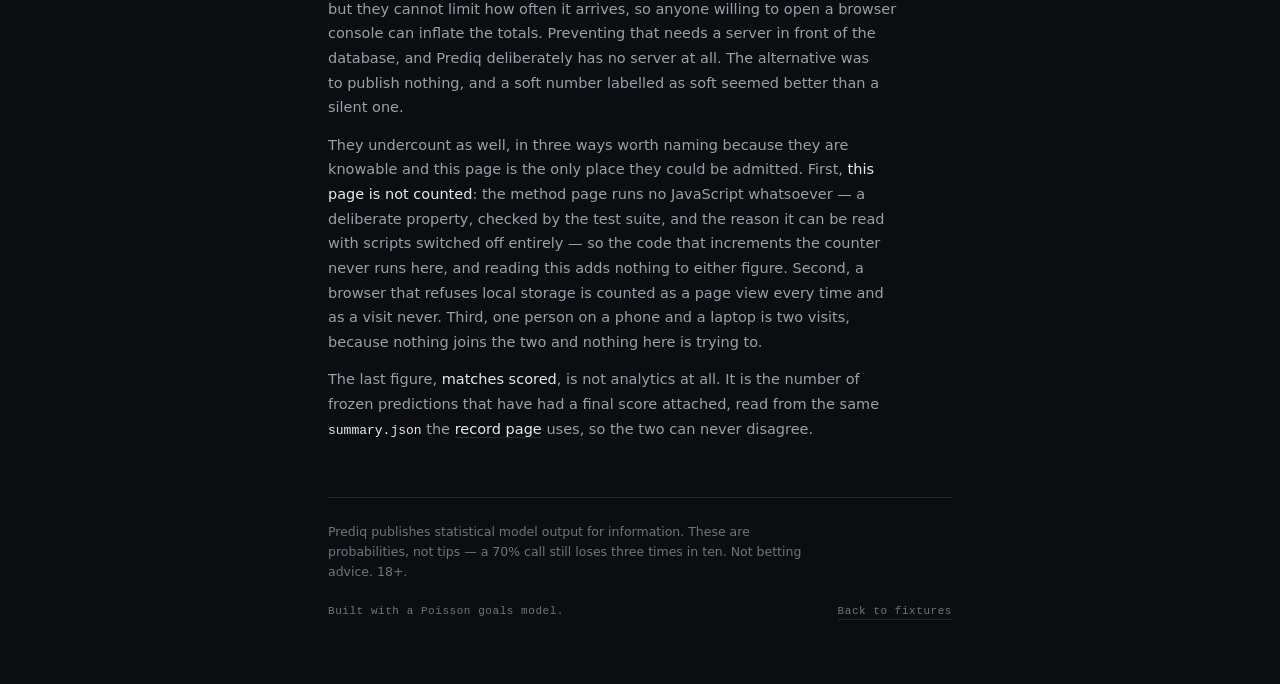
==== commit 10be0d91: "Serve both fonts from the repository, not from Google Every page carried three link tags to fonts.go" ====
--- a/method.html
+++ b/method.html
@@ -6,9 +6,27 @@
 <title>Method — how Prediq builds a prediction</title>
 <meta name="description" content="The full method behind Prediq's football predictions: the data, the Poisson goals model, every parameter, how each prediction is frozen before kickoff and scored afterwards, and the things the model cannot know.">
 
-<link rel="preconnect" href="https://fonts.googleapis.com">
-<link rel="preconnect" href="https://fonts.gstatic.com" crossorigin>
-<link href="https://fonts.googleapis.com/css2?family=Space+Grotesk:wght@400;500;700&family=JetBrains+Mono:wght@400;500&display=swap" rel="stylesheet">
+<!-- Favicon, kept as local copies rather than hotlinked to the image host.
+     A remote icon makes every visitor's browser fetch a file from a third party on
+     every page load, handing that third party an IP address and a user agent --
+     which is precisely the cross-site request method.html promises this site does
+     not make. It is also the one asset whose disappearance nobody would notice:
+     free image hosts expire, and a 404 favicon fails silently.
+
+     Three files rather than one, because at these sizes each is a different
+     picture and not merely a smaller one. The source is over half margin, which
+     downscaled to 16px leaves the "p" about seven pixels tall and unreadable, so
+     the 16px is cropped in close and given its own corner radius. Both tab icons
+     have transparent corners so the rounded square reads on a light tab bar as
+     well as a dark one. The Apple one is the opposite on purpose -- opaque and
+     full bleed -- because iOS applies its own rounded mask, and an icon that
+     arrives already rounded gets its corners clipped twice. -->
+<link rel="icon" type="image/png" sizes="32x32" href="assets/favicon.png">
+<link rel="icon" type="image/png" sizes="16x16" href="assets/favicon-16.png">
+<link rel="apple-touch-icon" href="assets/apple-touch-icon.png">
+
+<!-- Tints the browser chrome on mobile. Must match --ink in style.css. -->
+<meta name="theme-color" content="#0C0D10">
 
 <link rel="stylesheet" href="assets/css/style.css">
 </head>
--- a/assets/css/style.css
+++ b/assets/css/style.css
@@ -6,14 +6,57 @@
    worse than none, since it is trusted for exactly as long as it takes someone
    to act on it. (It had already lost "the record" before that check existed.)
 
-   Order: Design tokens → Reset → Layout → The bar → Status strip → Match card
-          → Recent form strip → Outcome rows → Readout: confidence + markets
-          → Insights → Day dividers → Fixtures with no prediction → Notices
-          → Loading skeleton → Method page → Ratings table → The fixture pager
-          → The record → Footer → Responsive → Reduced motion
+   Order: Web fonts → Design tokens → Reset → Layout → The bar
+          → Status strip → Match card → Recent form strip → Outcome rows
+          → Readout: confidence + markets → Insights → Day dividers
+          → Fixtures with no prediction → Notices → Loading skeleton
+          → Method page → Ratings table → The fixture pager → The record
+          → Footer → Responsive → Reduced motion
    ========================================================================== */
 
-/* --- 1. Design tokens ---------------------------------------------------- */
+/* --- 1. Web fonts -------------------------------------------------------- */
+/* Served out of this repository rather than from fonts.googleapis.com.
+
+   The three link tags that used to sit in every <head> made a third-party request
+   on every page load, handing Google an IP address and a user agent before a
+   single pixel was drawn. No cookie and no identifier, so not tracking in the
+   strict sense -- but the footer and section 9 of method.html promise "no
+   cross-site tracking", and a promise the site breaks while loading is worse than
+   no promise at all. It is also precisely the leak that was refused for the
+   favicon, and refusing it there while allowing it here would be arbitrary.
+
+   Both families are variable fonts subset to Latin, so two files cover all five
+   weights the stylesheet asks for, and the weight ranges below are the ranges the
+   files actually carry rather than optimistic ones. Both are under the SIL Open
+   Font License 1.1, which permits redistribution; assets/fonts/OFL.txt travels
+   with them because it requires that.
+
+   WOFF rather than WOFF2, which would be about a quarter smaller: WOFF2
+   compression is brotli by definition, and the environment these were cut in had
+   no brotli. Dropping .woff2 files in later needs nothing changed but the two
+   format hints.
+
+   font-display: swap preserves the behaviour the Google Fonts link had. Text
+   paints immediately in the fallback stack and reflows when the file lands, so a
+   slow font never leaves a reader looking at invisible text -- which is what the
+   default does. The fallback stacks are in --sans and --mono in the next
+   section, and they are load-bearing, not decoration. */
+@font-face {
+  font-family: 'Space Grotesk';
+  src: url('../fonts/space-grotesk-latin.woff') format('woff');
+  font-weight: 300 700;
+  font-style: normal;
+  font-display: swap;
+}
+@font-face {
+  font-family: 'JetBrains Mono';
+  src: url('../fonts/jetbrains-mono-latin.woff') format('woff');
+  font-weight: 400 500;
+  font-style: normal;
+  font-display: swap;
+}
+
+/* --- 2. Design tokens ---------------------------------------------------- */
 :root {
   /* Palette. Near-black page, one amber accent, everything else grey.
      The amber only ever encodes data — never decoration. */
@@ -51,7 +94,7 @@
   color-scheme: dark;
 }
 
-/* --- 2. Reset ------------------------------------------------------------ */
+/* --- 3. Reset ------------------------------------------------------------ */
 *, *::before, *::after { box-sizing: border-box; }
 
 html {
@@ -115,7 +158,7 @@
   color: var(--mute);
 }
 
-/* --- 3. Layout ---------------------------------------------------------- */
+/* --- 4. Layout ---------------------------------------------------------- */
 .shell {
   max-width: var(--measure);
   margin: 0 auto;
@@ -125,7 +168,7 @@
   padding: calc(var(--bar-h) + 2.25rem) 1.5rem 4rem;
 }
 
-/* --- 4. The bar --------------------------------------------------------- */
+/* --- 5. The bar --------------------------------------------------------- */
 /* Fixed rather than sticky. Sticky would need an ancestor tall enough to stick
    within and would stop working the moment any ancestor gained an overflow
    value; fixed is answerable to nothing but the viewport. The cost is that it
@@ -225,7 +268,7 @@
   text-wrap: pretty;
 }
 
-/* --- 5. Status strip ---------------------------------------------------- */
+/* --- 6. Status strip ---------------------------------------------------- */
 .status {
   display: flex;
   align-items: center;
@@ -247,7 +290,7 @@
 .status-sep { color: var(--line); }
 .status-mute { color: var(--warm); }
 
-/* --- 6. Match card ------------------------------------------------------ */
+/* --- 7. Match card ------------------------------------------------------ */
 .fixtures {
   display: flex;
   flex-direction: column;
@@ -292,7 +335,7 @@
   font-variant-numeric: tabular-nums;
 }
 
-/* --- 7. Recent form strip ------------------------------------------------ */
+/* --- 8. Recent form strip ------------------------------------------------ */
 /* One line per side: team name, then five crest-and-scoreline units, most
    recent first. Both lines are left-aligned and share one label column width,
    so the crests form a column you can read down and compare — mirroring the
@@ -381,7 +424,7 @@
   color: var(--mute);
 }
 
-/* --- 8. Outcome rows ---------------------------------------------------- */
+/* --- 9. Outcome rows ---------------------------------------------------- */
 .outcomes {
   display: flex;
   flex-direction: column;
@@ -443,7 +486,7 @@
 .outcome.is-pick .outcome-pct  { color: var(--warm); }
 .outcome.is-pick .outcome-bar > i { background: var(--warm); }
 
-/* --- 9. Readout: confidence + markets ----------------------------------- */
+/* --- 10. Readout: confidence + markets ---------------------------------- */
 .readout {
   display: flex;
   align-items: center;
@@ -502,7 +545,7 @@
   font-variant-numeric: tabular-nums;
 }
 
-/* --- 10. Insights -------------------------------------------------------- */
+/* --- 11. Insights -------------------------------------------------------- */
 .insights {
   display: flex;
   flex-direction: column;
@@ -535,7 +578,7 @@
   font-variant-numeric: tabular-nums;
 }
 
-/* --- 11. Day dividers ---------------------------------------------------- */
+/* --- 12. Day dividers ---------------------------------------------------- */
 /* A week across six competitions is a long list. These are the cheapest
    possible way to make it scannable: a hairline and a small-caps label. */
 .day {
@@ -557,7 +600,7 @@
   background: var(--line);
 }
 
-/* --- 12. Fixtures with no prediction ------------------------------------- */
+/* --- 13. Fixtures with no prediction ------------------------------------- */
 /* A fixture the model refuses to price still gets a card. Hiding it would
    misrepresent what is actually on this week. */
 .match.is-blank { border-style: dashed; }
@@ -593,7 +636,7 @@
   animation: pulse 1.4s ease-in-out infinite;
 }
 
-/* --- 13. Notices --------------------------------------------------------- */
+/* --- 14. Notices --------------------------------------------------------- */
 .notice {
   padding: 1.35rem 1.5rem;
   background: var(--panel);
@@ -615,7 +658,7 @@
   text-wrap: pretty;
 }
 
-/* --- 14. Loading skeleton ------------------------------------------------ */
+/* --- 15. Loading skeleton ------------------------------------------------ */
 /* Shown only during the first load, so the page never sits blank looking
    broken. aria-hidden, because there is nothing here to read. */
 .match.is-skeleton { animation: none; }
@@ -637,7 +680,7 @@
   50%      { opacity: 0.22; }
 }
 
-/* --- 15. Method page ----------------------------------------------------- */
+/* --- 16. Method page ----------------------------------------------------- */
 /* Prose in the same voice as the cards: one narrow column, small-caps section
    labels, and dense two-column rows for anything numeric. No diagrams — a
    labelled row says the same thing in a tenth of the height. */
@@ -759,7 +802,7 @@
 }
 .limits b { color: var(--text); }
 
-/* --- 16. Ratings table --------------------------------------------------- */
+/* --- 17. Ratings table --------------------------------------------------- */
 /* A real table, because this is real tabular data. Every width is fixed, so
    the league tables stacked down the page share one grid rather than each
    finding its own and making the eye re-learn the layout six times. Everything
@@ -967,7 +1010,7 @@
 .daytab.is-today .daytab-wd { color: var(--dim); font-weight: 500; }
 .daytab.is-on.is-today .daytab-wd { color: var(--text); }
 
-/* --- 17. The fixture pager -----------------------------------------------
+/* --- 18. The fixture pager -----------------------------------------------
    Under the last card of the page: a back chevron, a count, a forward chevron.
 
    The frame is the scale switch's, grouped with it in section 16 rather than
@@ -1053,7 +1096,7 @@
   font-variant-numeric: tabular-nums;
 }
 
-/* --- 18. The record ------------------------------------------------------
+/* --- 19. The record ------------------------------------------------------
    One row per match: what was claimed on the left, what happened on the right.
    Built as a grid rather than a table because the cells stack two deep and a
    table cell holding its own two-line block fights the row's baseline.
@@ -1241,7 +1284,7 @@
 .lg-row.is-skeleton { pointer-events: none; }
 .lg-row.is-skeleton:hover { background: none; }
 
-/* --- 19. Footer --------------------------------------------------------- */
+/* --- 20. Footer --------------------------------------------------------- */
 .foot {
   margin-top: 3.5rem;
   padding-top: 1.5rem;
@@ -1371,7 +1414,7 @@
   color: var(--dim);
 }
 
-/* --- 20. Responsive ----------------------------------------------------- */
+/* --- 21. Responsive ----------------------------------------------------- */
 @media (max-width: 34rem) {
   .shell { padding: calc(var(--bar-h) + 1.5rem) 1.15rem 3rem; }
   .topbar-in { padding: 0 1.15rem; }
@@ -1476,7 +1519,7 @@
   .lg-said { font-size: 11px; }
 }
 
-/* --- 21. Reduced motion ------------------------------------------------- */
+/* --- 22. Reduced motion ------------------------------------------------- */
 @media (prefers-reduced-motion: reduce) {
   /* This list is explicit rather than a blanket `* { animation: none }`, so
      every new animation has to be added here by hand. Adding one and forgetting
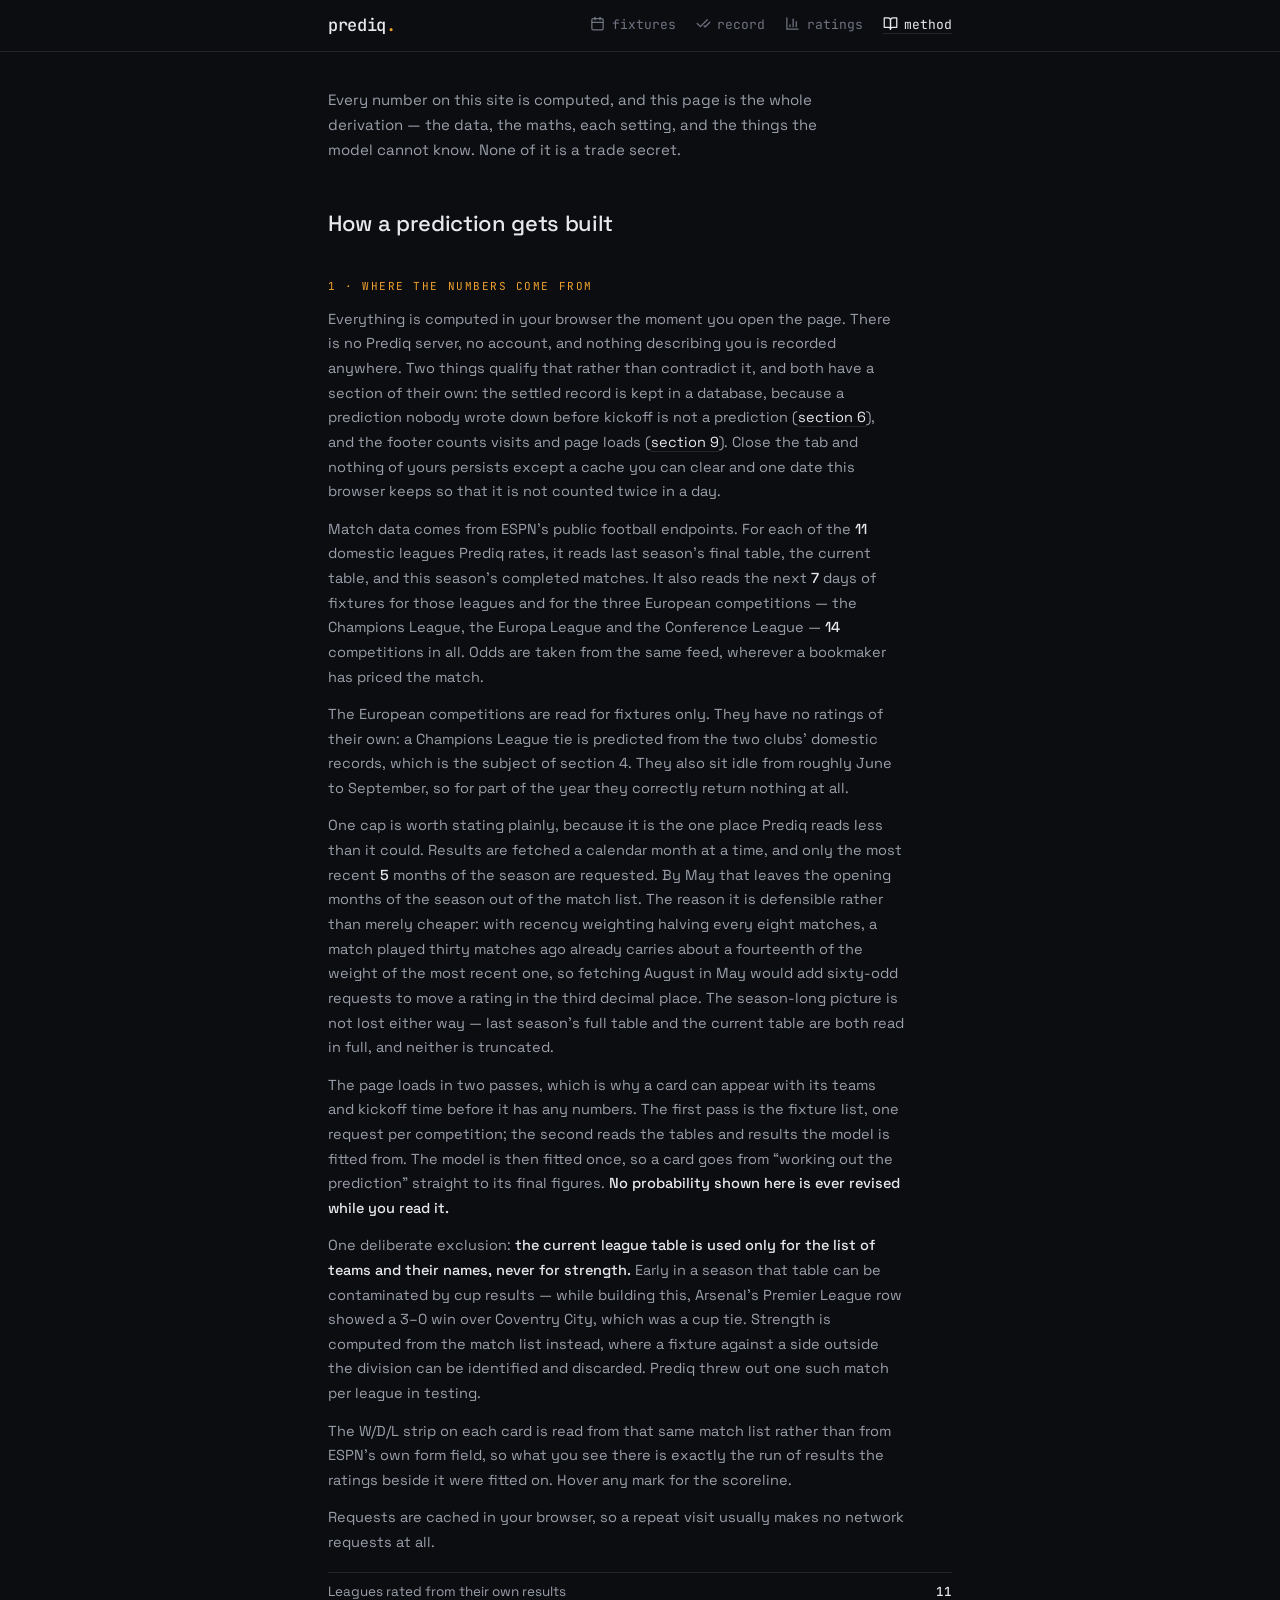
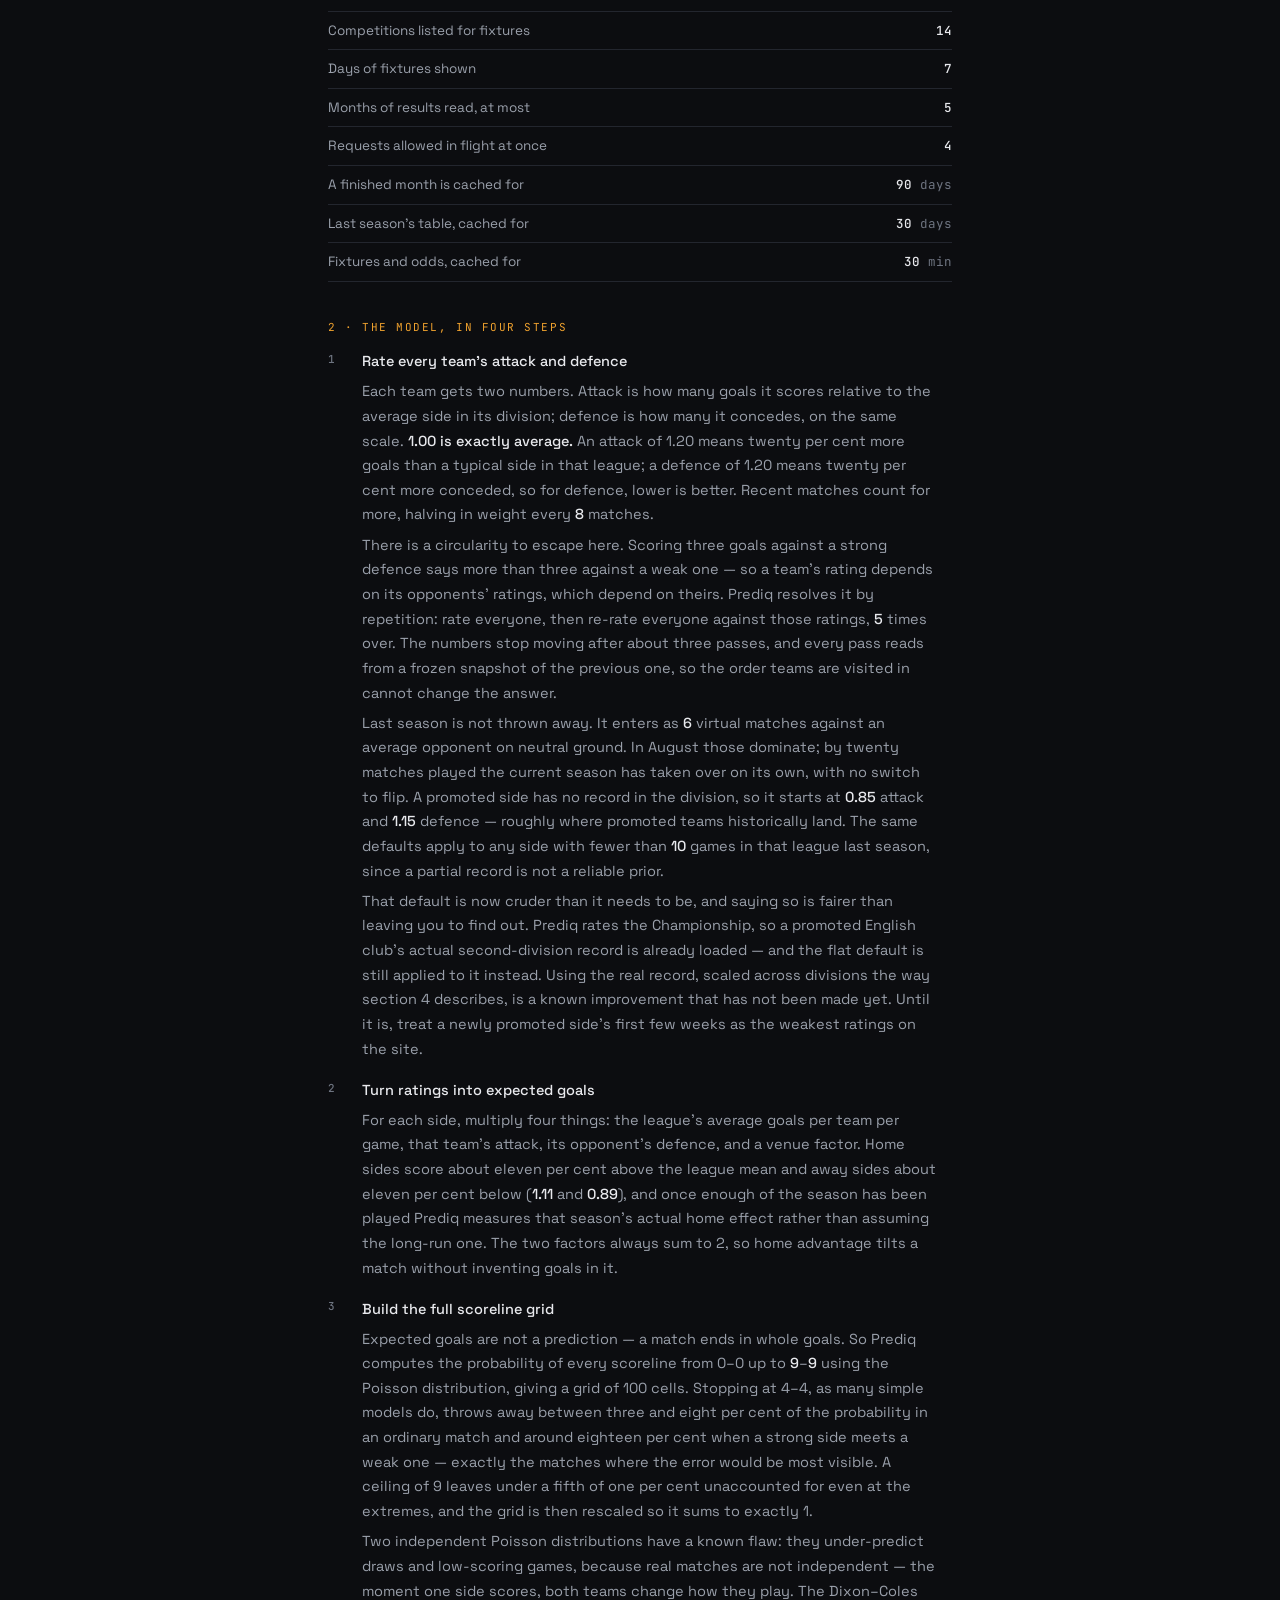
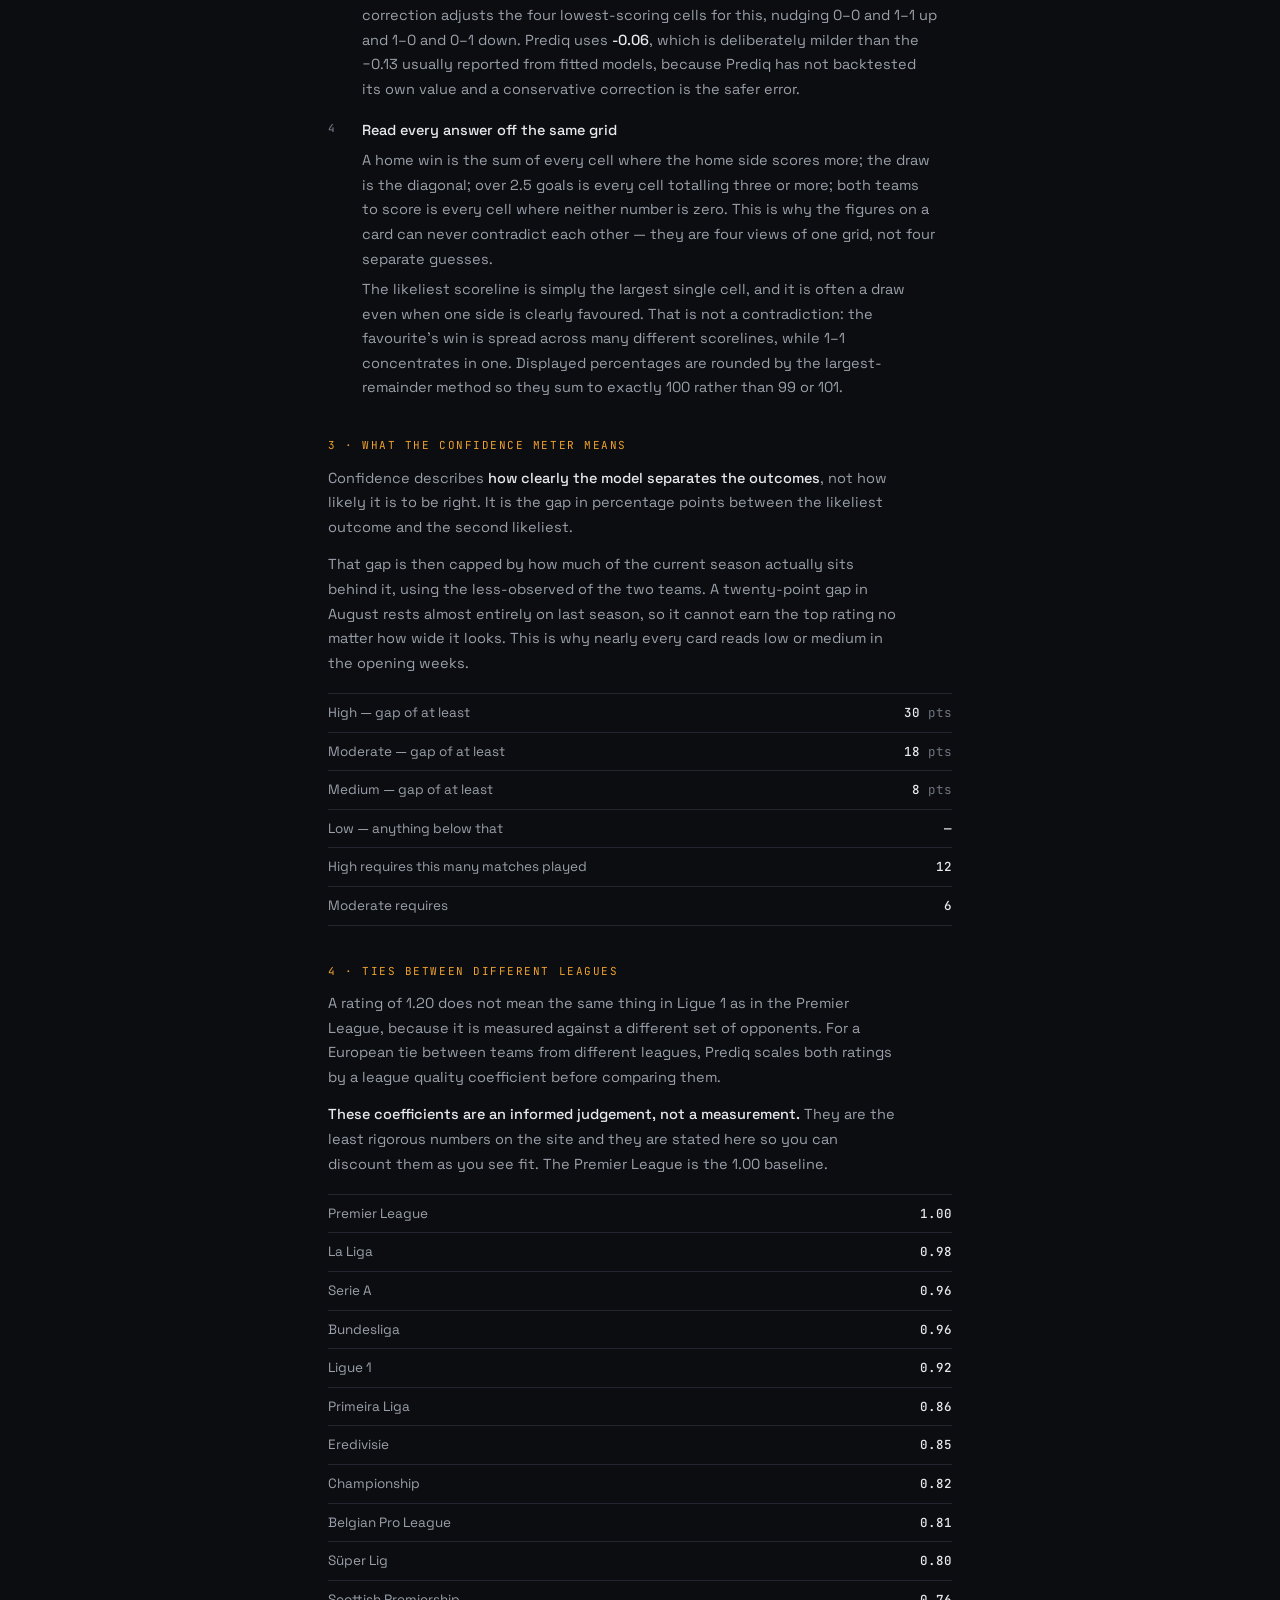
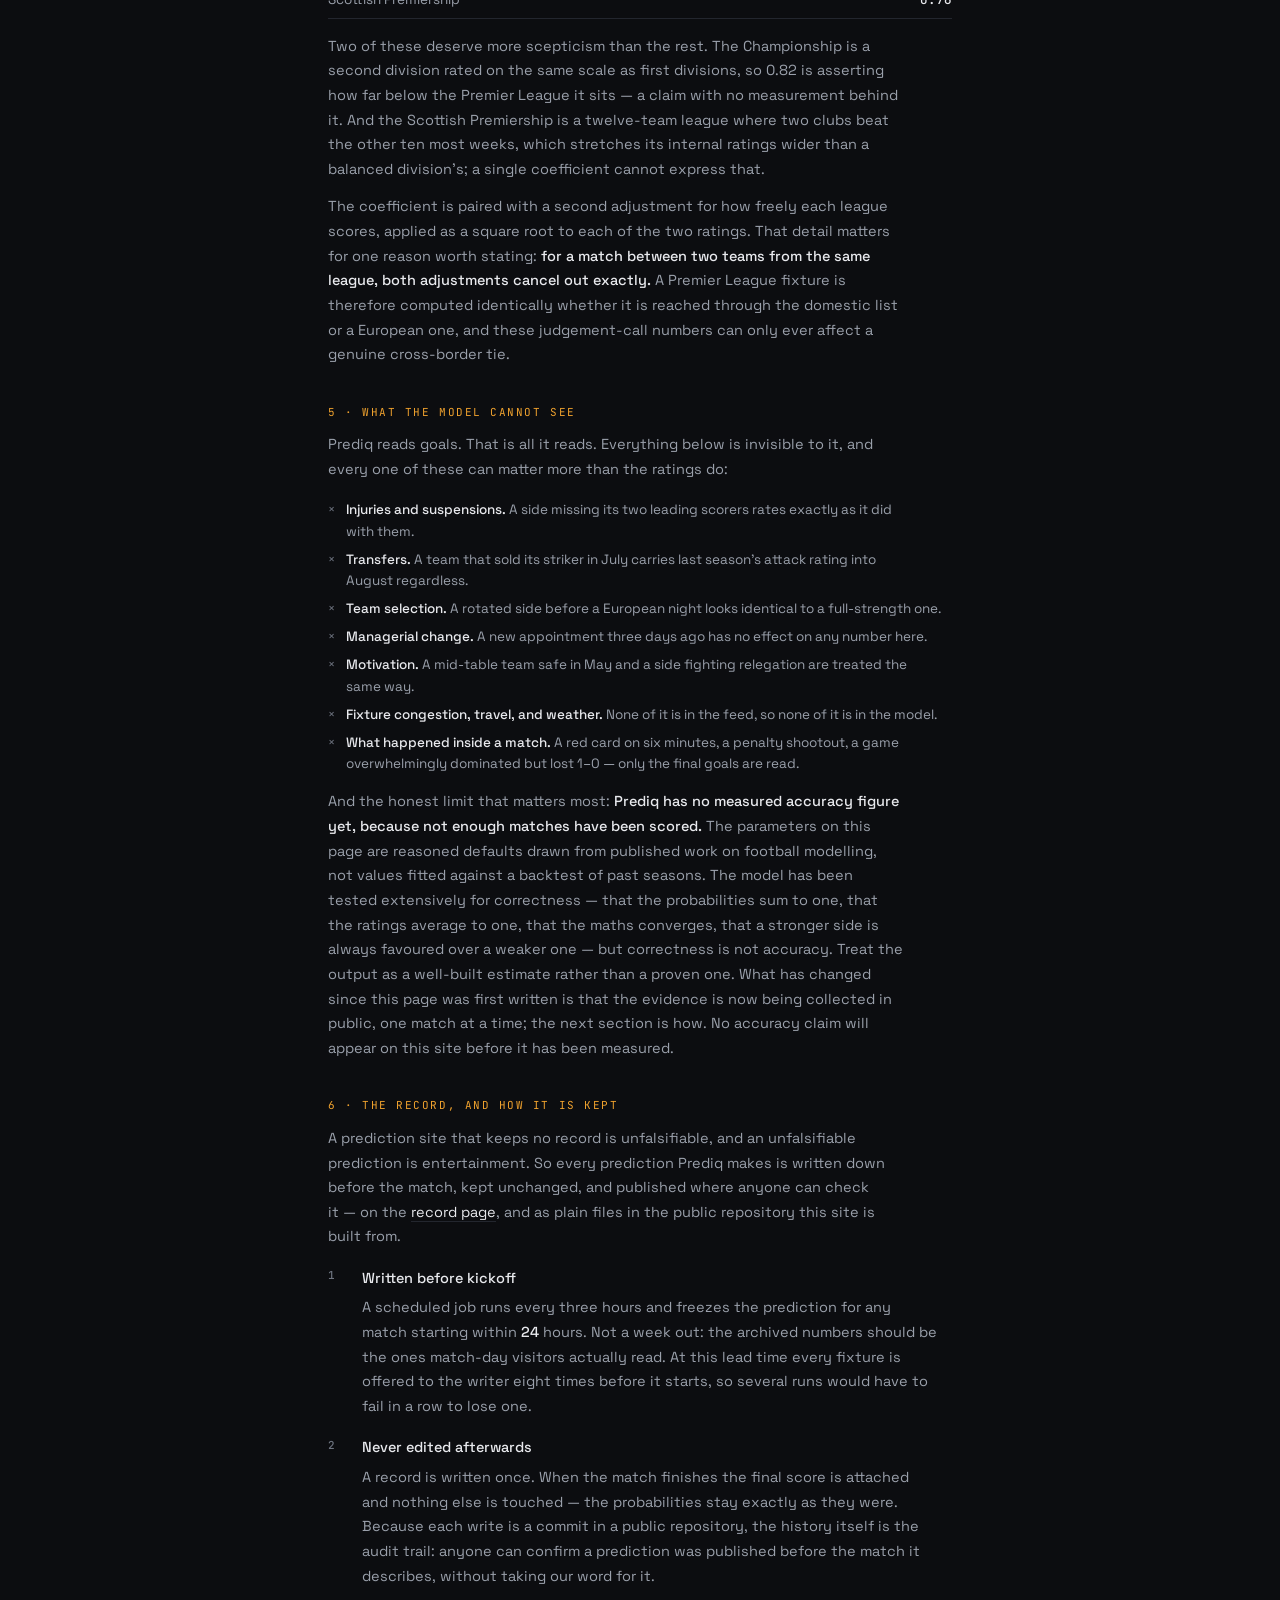
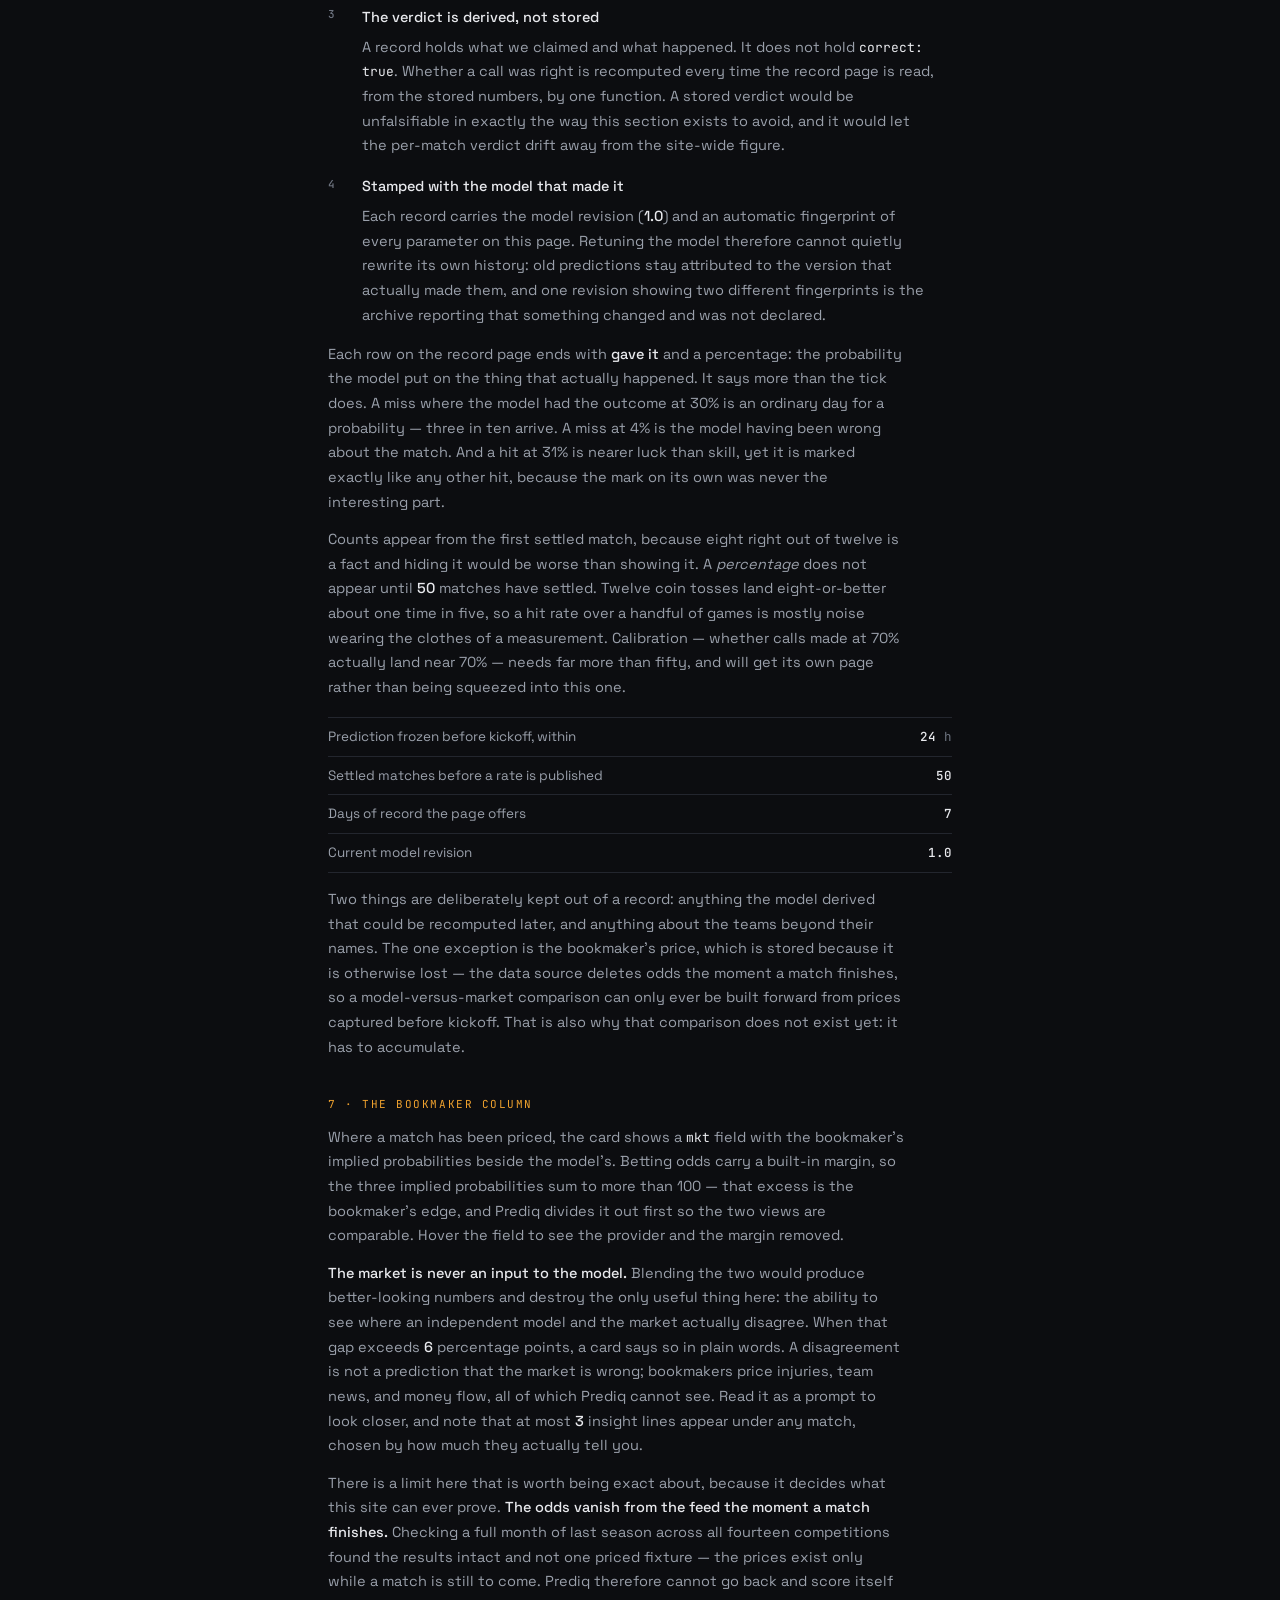
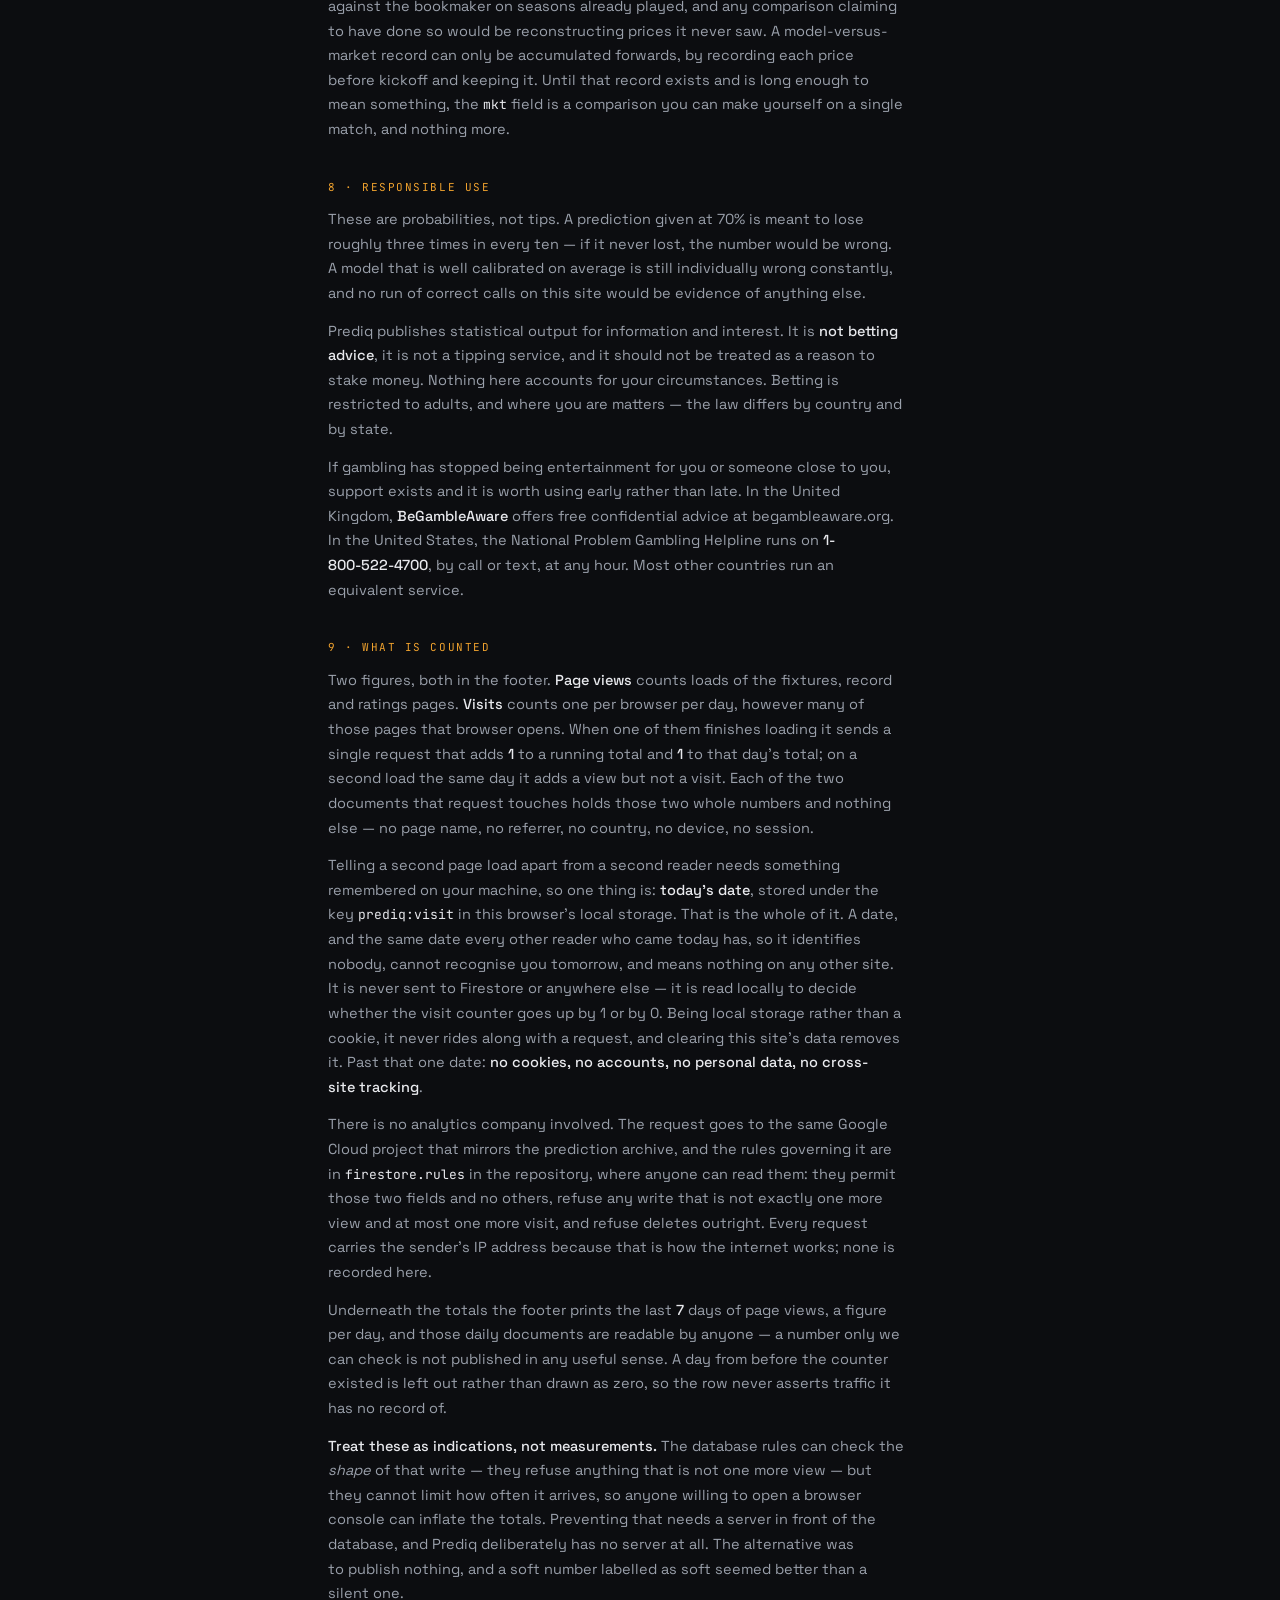
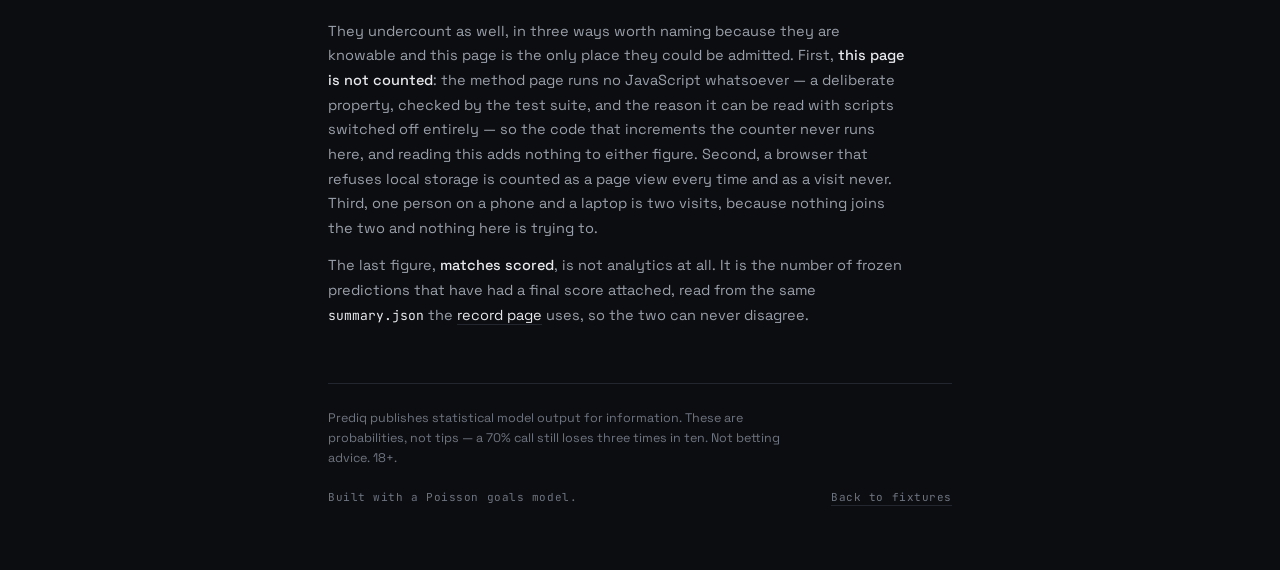
==== commit a857256a: "Revert "Serve both fonts from the repository, not from Google" This reverts commit 10be0d9158e437c2a" ====
--- a/method.html
+++ b/method.html
@@ -27,6 +27,10 @@
 
 <!-- Tints the browser chrome on mobile. Must match --ink in style.css. -->
 <meta name="theme-color" content="#0C0D10">
+
+<link rel="preconnect" href="https://fonts.googleapis.com">
+<link rel="preconnect" href="https://fonts.gstatic.com" crossorigin>
+<link href="https://fonts.googleapis.com/css2?family=Space+Grotesk:wght@400;500;700&family=JetBrains+Mono:wght@400;500&display=swap" rel="stylesheet">
 
 <link rel="stylesheet" href="assets/css/style.css">
 </head>
--- a/assets/css/style.css
+++ b/assets/css/style.css
@@ -6,57 +6,14 @@
    worse than none, since it is trusted for exactly as long as it takes someone
    to act on it. (It had already lost "the record" before that check existed.)
 
-   Order: Web fonts → Design tokens → Reset → Layout → The bar
-          → Status strip → Match card → Recent form strip → Outcome rows
-          → Readout: confidence + markets → Insights → Day dividers
-          → Fixtures with no prediction → Notices → Loading skeleton
-          → Method page → Ratings table → The fixture pager → The record
-          → Footer → Responsive → Reduced motion
+   Order: Design tokens → Reset → Layout → The bar → Status strip → Match card
+          → Recent form strip → Outcome rows → Readout: confidence + markets
+          → Insights → Day dividers → Fixtures with no prediction → Notices
+          → Loading skeleton → Method page → Ratings table → The fixture pager
+          → The record → Footer → Responsive → Reduced motion
    ========================================================================== */
 
-/* --- 1. Web fonts -------------------------------------------------------- */
-/* Served out of this repository rather than from fonts.googleapis.com.
-
-   The three link tags that used to sit in every <head> made a third-party request
-   on every page load, handing Google an IP address and a user agent before a
-   single pixel was drawn. No cookie and no identifier, so not tracking in the
-   strict sense -- but the footer and section 9 of method.html promise "no
-   cross-site tracking", and a promise the site breaks while loading is worse than
-   no promise at all. It is also precisely the leak that was refused for the
-   favicon, and refusing it there while allowing it here would be arbitrary.
-
-   Both families are variable fonts subset to Latin, so two files cover all five
-   weights the stylesheet asks for, and the weight ranges below are the ranges the
-   files actually carry rather than optimistic ones. Both are under the SIL Open
-   Font License 1.1, which permits redistribution; assets/fonts/OFL.txt travels
-   with them because it requires that.
-
-   WOFF rather than WOFF2, which would be about a quarter smaller: WOFF2
-   compression is brotli by definition, and the environment these were cut in had
-   no brotli. Dropping .woff2 files in later needs nothing changed but the two
-   format hints.
-
-   font-display: swap preserves the behaviour the Google Fonts link had. Text
-   paints immediately in the fallback stack and reflows when the file lands, so a
-   slow font never leaves a reader looking at invisible text -- which is what the
-   default does. The fallback stacks are in --sans and --mono in the next
-   section, and they are load-bearing, not decoration. */
-@font-face {
-  font-family: 'Space Grotesk';
-  src: url('../fonts/space-grotesk-latin.woff') format('woff');
-  font-weight: 300 700;
-  font-style: normal;
-  font-display: swap;
-}
-@font-face {
-  font-family: 'JetBrains Mono';
-  src: url('../fonts/jetbrains-mono-latin.woff') format('woff');
-  font-weight: 400 500;
-  font-style: normal;
-  font-display: swap;
-}
-
-/* --- 2. Design tokens ---------------------------------------------------- */
+/* --- 1. Design tokens ---------------------------------------------------- */
 :root {
   /* Palette. Near-black page, one amber accent, everything else grey.
      The amber only ever encodes data — never decoration. */
@@ -94,7 +51,7 @@
   color-scheme: dark;
 }
 
-/* --- 3. Reset ------------------------------------------------------------ */
+/* --- 2. Reset ------------------------------------------------------------ */
 *, *::before, *::after { box-sizing: border-box; }
 
 html {
@@ -158,7 +115,7 @@
   color: var(--mute);
 }
 
-/* --- 4. Layout ---------------------------------------------------------- */
+/* --- 3. Layout ---------------------------------------------------------- */
 .shell {
   max-width: var(--measure);
   margin: 0 auto;
@@ -168,7 +125,7 @@
   padding: calc(var(--bar-h) + 2.25rem) 1.5rem 4rem;
 }
 
-/* --- 5. The bar --------------------------------------------------------- */
+/* --- 4. The bar --------------------------------------------------------- */
 /* Fixed rather than sticky. Sticky would need an ancestor tall enough to stick
    within and would stop working the moment any ancestor gained an overflow
    value; fixed is answerable to nothing but the viewport. The cost is that it
@@ -268,7 +225,7 @@
   text-wrap: pretty;
 }
 
-/* --- 6. Status strip ---------------------------------------------------- */
+/* --- 5. Status strip ---------------------------------------------------- */
 .status {
   display: flex;
   align-items: center;
@@ -290,7 +247,7 @@
 .status-sep { color: var(--line); }
 .status-mute { color: var(--warm); }
 
-/* --- 7. Match card ------------------------------------------------------ */
+/* --- 6. Match card ------------------------------------------------------ */
 .fixtures {
   display: flex;
   flex-direction: column;
@@ -335,7 +292,7 @@
   font-variant-numeric: tabular-nums;
 }
 
-/* --- 8. Recent form strip ------------------------------------------------ */
+/* --- 7. Recent form strip ------------------------------------------------ */
 /* One line per side: team name, then five crest-and-scoreline units, most
    recent first. Both lines are left-aligned and share one label column width,
    so the crests form a column you can read down and compare — mirroring the
@@ -424,7 +381,7 @@
   color: var(--mute);
 }
 
-/* --- 9. Outcome rows ---------------------------------------------------- */
+/* --- 8. Outcome rows ---------------------------------------------------- */
 .outcomes {
   display: flex;
   flex-direction: column;
@@ -486,7 +443,7 @@
 .outcome.is-pick .outcome-pct  { color: var(--warm); }
 .outcome.is-pick .outcome-bar > i { background: var(--warm); }
 
-/* --- 10. Readout: confidence + markets ---------------------------------- */
+/* --- 9. Readout: confidence + markets ----------------------------------- */
 .readout {
   display: flex;
   align-items: center;
@@ -545,7 +502,7 @@
   font-variant-numeric: tabular-nums;
 }
 
-/* --- 11. Insights -------------------------------------------------------- */
+/* --- 10. Insights -------------------------------------------------------- */
 .insights {
   display: flex;
   flex-direction: column;
@@ -578,7 +535,7 @@
   font-variant-numeric: tabular-nums;
 }
 
-/* --- 12. Day dividers ---------------------------------------------------- */
+/* --- 11. Day dividers ---------------------------------------------------- */
 /* A week across six competitions is a long list. These are the cheapest
    possible way to make it scannable: a hairline and a small-caps label. */
 .day {
@@ -600,7 +557,7 @@
   background: var(--line);
 }
 
-/* --- 13. Fixtures with no prediction ------------------------------------- */
+/* --- 12. Fixtures with no prediction ------------------------------------- */
 /* A fixture the model refuses to price still gets a card. Hiding it would
    misrepresent what is actually on this week. */
 .match.is-blank { border-style: dashed; }
@@ -636,7 +593,7 @@
   animation: pulse 1.4s ease-in-out infinite;
 }
 
-/* --- 14. Notices --------------------------------------------------------- */
+/* --- 13. Notices --------------------------------------------------------- */
 .notice {
   padding: 1.35rem 1.5rem;
   background: var(--panel);
@@ -658,7 +615,7 @@
   text-wrap: pretty;
 }
 
-/* --- 15. Loading skeleton ------------------------------------------------ */
+/* --- 14. Loading skeleton ------------------------------------------------ */
 /* Shown only during the first load, so the page never sits blank looking
    broken. aria-hidden, because there is nothing here to read. */
 .match.is-skeleton { animation: none; }
@@ -680,7 +637,7 @@
   50%      { opacity: 0.22; }
 }
 
-/* --- 16. Method page ----------------------------------------------------- */
+/* --- 15. Method page ----------------------------------------------------- */
 /* Prose in the same voice as the cards: one narrow column, small-caps section
    labels, and dense two-column rows for anything numeric. No diagrams — a
    labelled row says the same thing in a tenth of the height. */
@@ -802,7 +759,7 @@
 }
 .limits b { color: var(--text); }
 
-/* --- 17. Ratings table --------------------------------------------------- */
+/* --- 16. Ratings table --------------------------------------------------- */
 /* A real table, because this is real tabular data. Every width is fixed, so
    the league tables stacked down the page share one grid rather than each
    finding its own and making the eye re-learn the layout six times. Everything
@@ -1010,7 +967,7 @@
 .daytab.is-today .daytab-wd { color: var(--dim); font-weight: 500; }
 .daytab.is-on.is-today .daytab-wd { color: var(--text); }
 
-/* --- 18. The fixture pager -----------------------------------------------
+/* --- 17. The fixture pager -----------------------------------------------
    Under the last card of the page: a back chevron, a count, a forward chevron.
 
    The frame is the scale switch's, grouped with it in section 16 rather than
@@ -1096,7 +1053,7 @@
   font-variant-numeric: tabular-nums;
 }
 
-/* --- 19. The record ------------------------------------------------------
+/* --- 18. The record ------------------------------------------------------
    One row per match: what was claimed on the left, what happened on the right.
    Built as a grid rather than a table because the cells stack two deep and a
    table cell holding its own two-line block fights the row's baseline.
@@ -1284,7 +1241,7 @@
 .lg-row.is-skeleton { pointer-events: none; }
 .lg-row.is-skeleton:hover { background: none; }
 
-/* --- 20. Footer --------------------------------------------------------- */
+/* --- 19. Footer --------------------------------------------------------- */
 .foot {
   margin-top: 3.5rem;
   padding-top: 1.5rem;
@@ -1414,7 +1371,7 @@
   color: var(--dim);
 }
 
-/* --- 21. Responsive ----------------------------------------------------- */
+/* --- 20. Responsive ----------------------------------------------------- */
 @media (max-width: 34rem) {
   .shell { padding: calc(var(--bar-h) + 1.5rem) 1.15rem 3rem; }
   .topbar-in { padding: 0 1.15rem; }
@@ -1519,7 +1476,7 @@
   .lg-said { font-size: 11px; }
 }
 
-/* --- 22. Reduced motion ------------------------------------------------- */
+/* --- 21. Reduced motion ------------------------------------------------- */
 @media (prefers-reduced-motion: reduce) {
   /* This list is explicit rather than a blanket `* { animation: none }`, so
      every new animation has to be added here by hand. Adding one and forgetting
